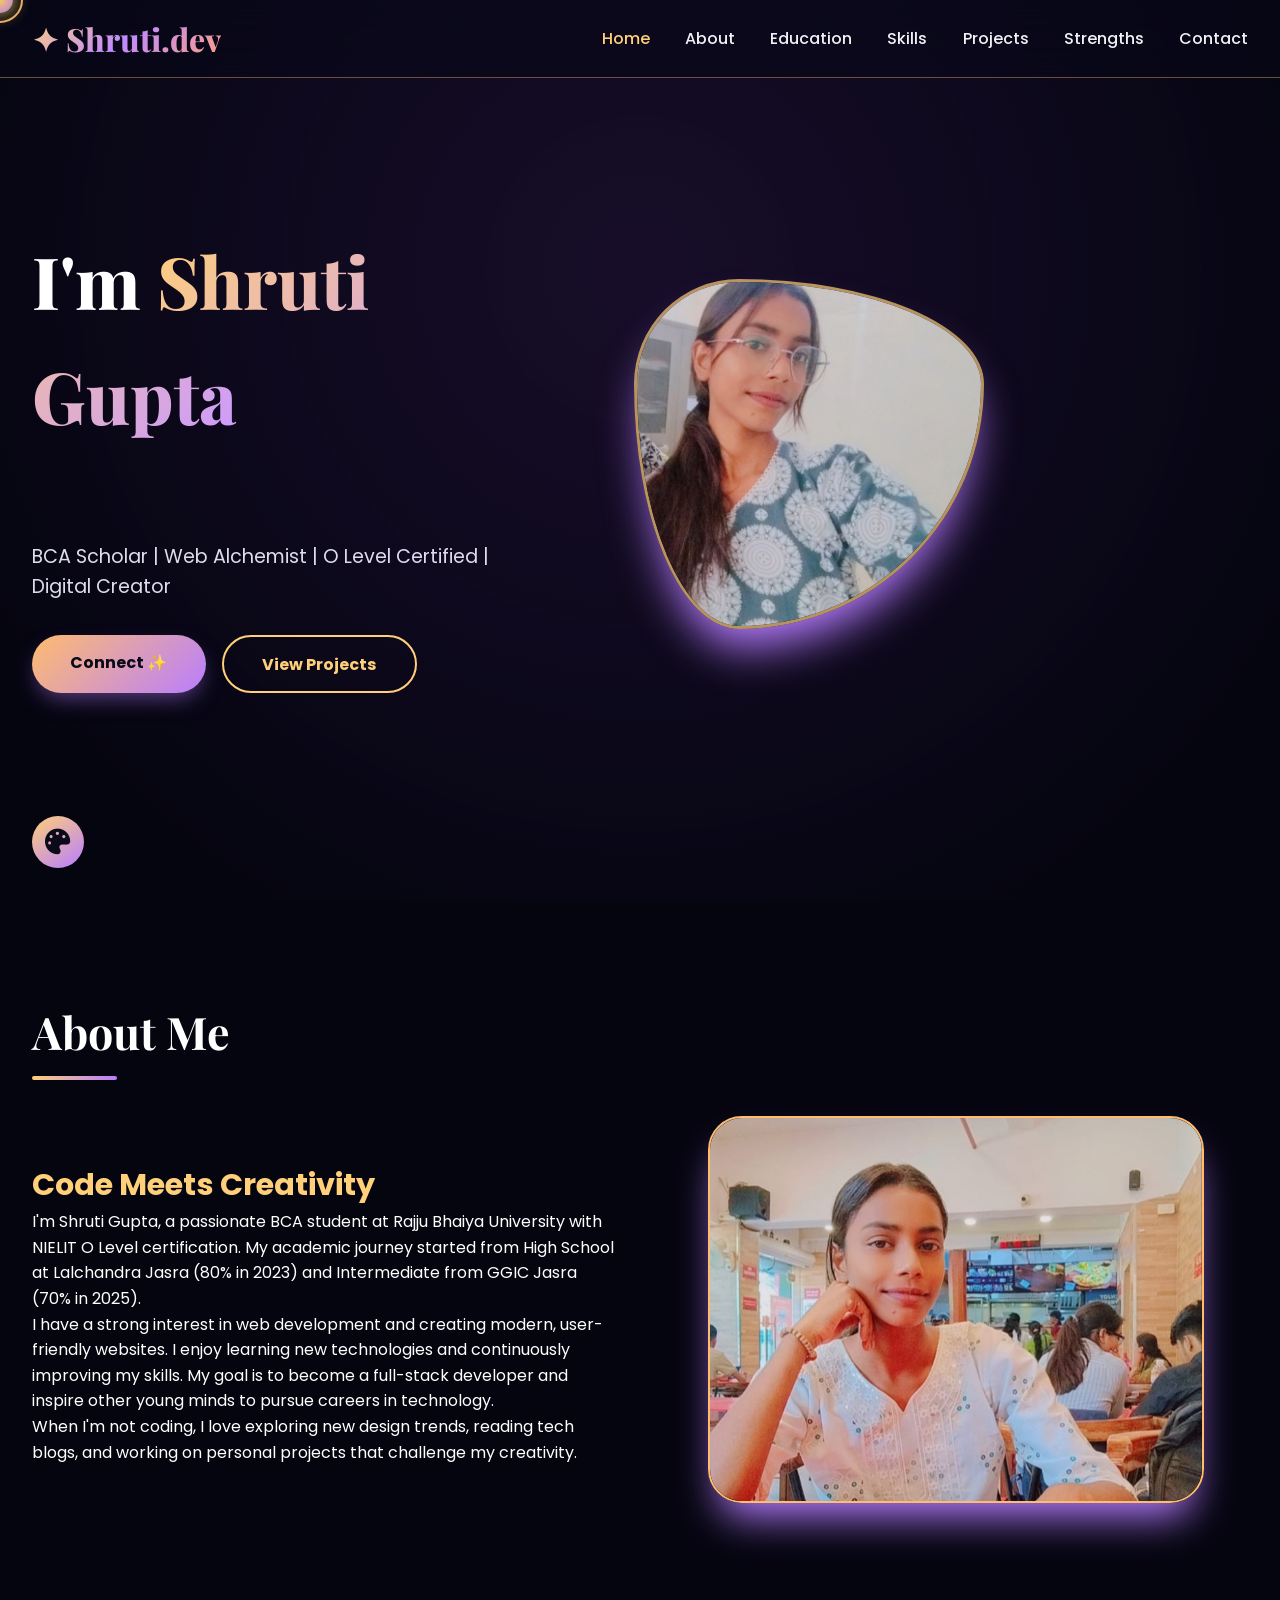
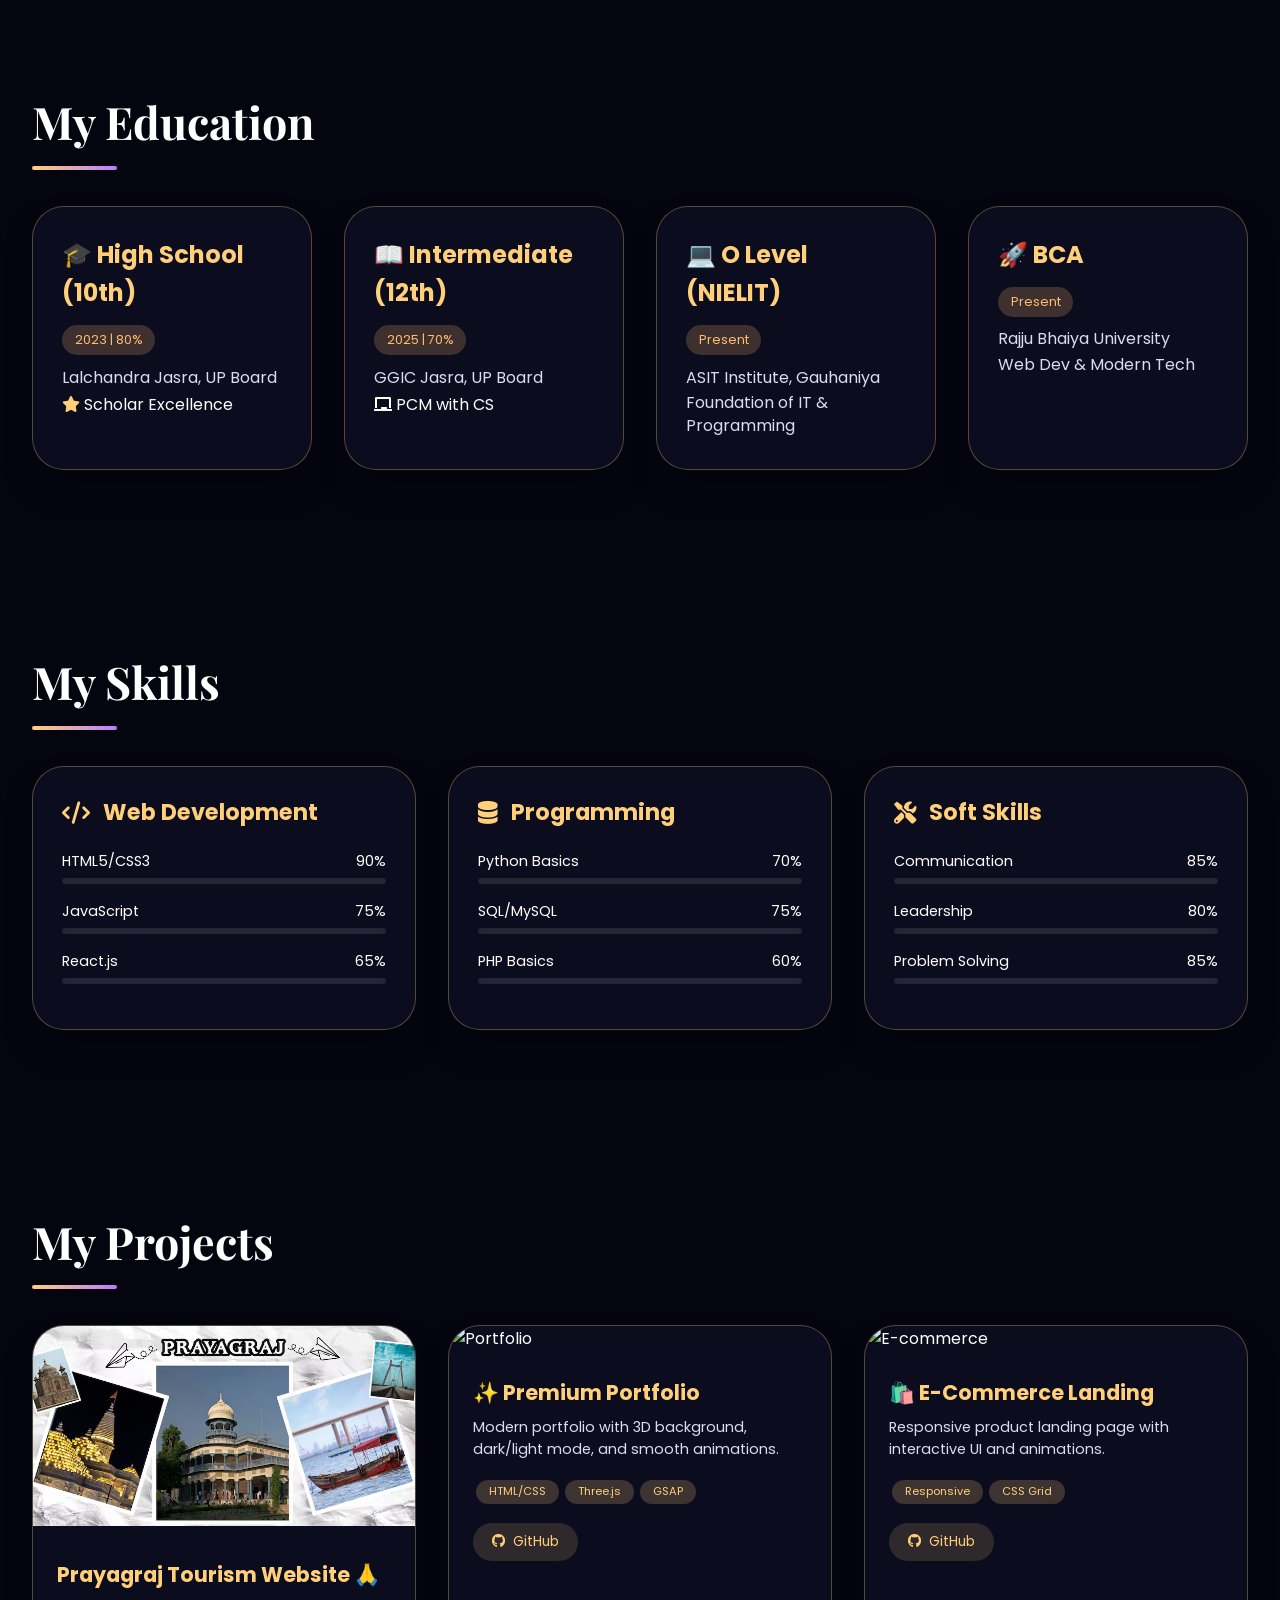
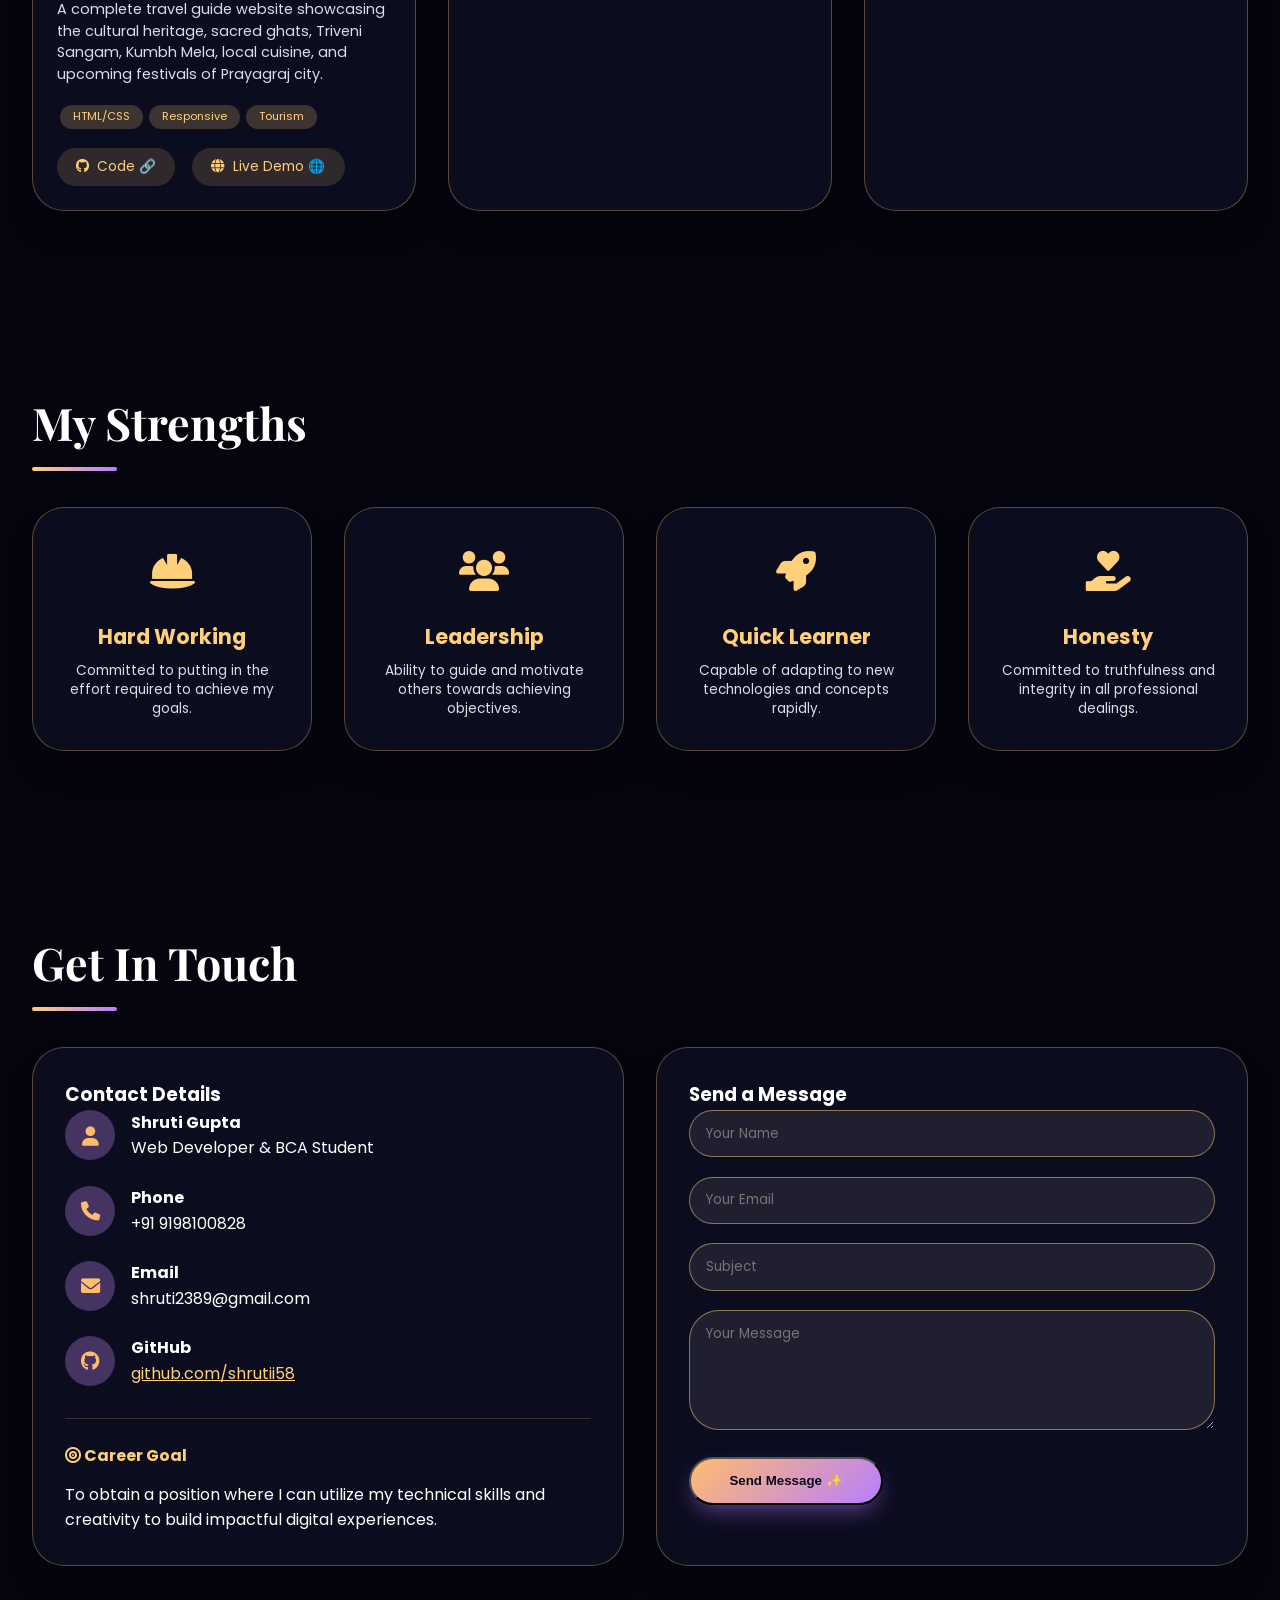
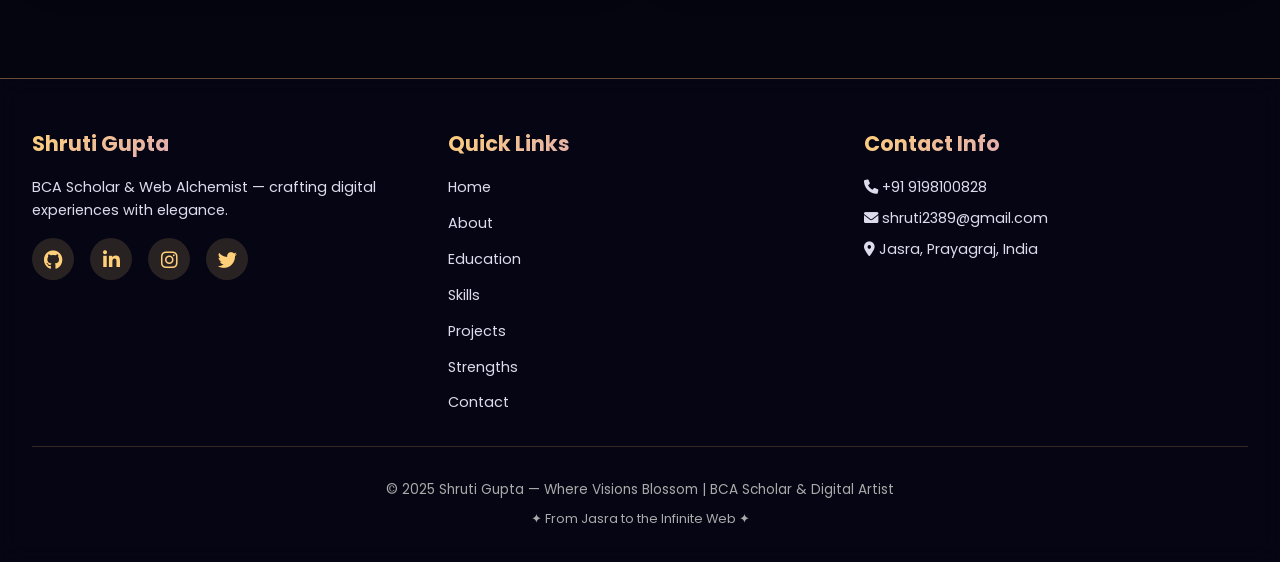
==== index.html @ 28ba69bd "Add files via upload" ====
<!DOCTYPE html>
<html lang="en">
<head>
    <meta charset="UTF-8">
    <meta name="viewport" content="width=device-width, initial-scale=1.0, viewport-fit=cover">
    <title>Shruti Gupta | BCA Scholar & Web Alchemist</title>
    <link href="https://fonts.googleapis.com/css2?family=Poppins:wght@300;400;500;600;700;800&family=Playfair+Display:wght@400;500;600;700&display=swap" rel="stylesheet">
    <link rel="stylesheet" href="https://cdnjs.cloudflare.com/ajax/libs/font-awesome/6.0.0-beta3/css/all.min.css">
    <script src="https://cdnjs.cloudflare.com/ajax/libs/three.js/r128/three.min.js"></script>
    <script src="https://cdnjs.cloudflare.com/ajax/libs/gsap/3.12.5/gsap.min.js"></script>
    <script src="https://cdnjs.cloudflare.com/ajax/libs/gsap/3.12.5/ScrollTrigger.min.js"></script>
    <style>
        * { margin: 0; padding: 0; box-sizing: border-box; }
        body {
            font-family: 'Poppins', sans-serif;
            background-color: #050510;
            color: #ffffff;
            overflow-x: hidden;
            line-height: 1.6;
        }
        #wave-bg-canvas {
            position: fixed;
            top: 0;
            left: 0;
            width: 100%;
            height: 100%;
            z-index: -2;
            display: block;
        }
        .ambient-glow {
            position: fixed;
            top: 0;
            left: 0;
            width: 100%;
            height: 100%;
            background: radial-gradient(circle at 50% 30%, rgba(80, 40, 120, 0.25) 0%, #050510 85%);
            z-index: -1;
            pointer-events: none;
        }
        .custom-cursor {
            position: fixed;
            width: 26px;
            height: 26px;
            border-radius: 50%;
            background: radial-gradient(circle, #ffcf7a, #b77dff);
            mix-blend-mode: difference;
            pointer-events: none;
            z-index: 9999;
            transform: translate(-50%, -50%);
            transition: transform 0.1s ease;
            box-shadow: 0 0 18px #ffd966;
        }
        .cursor-follower {
            position: fixed;
            width: 46px;
            height: 46px;
            border: 2px solid #ffbc6e;
            border-radius: 50%;
            pointer-events: none;
            z-index: 9998;
            transform: translate(-50%, -50%);
            transition: transform 0.2s cubic-bezier(0.2, 0.9, 0.4, 1.1), width 0.2s, height 0.2s;
            backdrop-filter: blur(3px);
        }
        @media (max-width: 768px) { .custom-cursor, .cursor-follower { display: none; } body { cursor: auto; } }
        
        header {
            padding: 0.8rem 2rem;
            position: fixed;
            top: 0;
            left: 0;
            right: 0;
            z-index: 100;
            backdrop-filter: blur(18px);
            background: rgba(8, 8, 25, 0.55);
            border-bottom: 1px solid rgba(255, 188, 110, 0.4);
        }
        .header-container { max-width: 1300px; margin: 0 auto; display: flex; justify-content: space-between; align-items: center; }
        .logo {
            font-size: 2rem;
            font-weight: 800;
            font-family: 'Playfair Display', serif;
            background: linear-gradient(135deg, #ffcf7a, #c08aff, #ff9f7c);
            -webkit-background-clip: text;
            background-clip: text;
            color: transparent;
        }
        .nav-links { display: flex; gap: 2.2rem; }
        .nav-links a { color: #f0f0f5; text-decoration: none; font-weight: 500; font-size: 1rem; transition: all 0.3s; position: relative; }
        .nav-links a:hover, .nav-links a.active { color: #ffcf7a; }
        .nav-links a::after { content: ''; position: absolute; bottom: -6px; left: 0; width: 0; height: 2px; background: linear-gradient(90deg, #ffbc6e, #bf8aff); transition: width 0.3s; }
        .nav-links a:hover::after { width: 100%; }
        .mobile-menu-btn { display: none; background: none; border: none; color: #ffbc6e; font-size: 1.8rem; cursor: pointer; }
        
        .container { max-width: 1300px; margin: 0 auto; padding: 0 2rem; position: relative; z-index: 2; }
        section { padding: 6rem 0 5rem; }
        .section-title {
            font-size: 2.8rem;
            font-weight: 700;
            font-family: 'Playfair Display', serif;
            margin-bottom: 3rem;
            position: relative;
            display: inline-block;
        }
        .section-title::after { content: ''; position: absolute; bottom: -12px; left: 0; width: 85px; height: 4px; background: linear-gradient(90deg, #ffcf7a, #b77dff); border-radius: 4px; }
        
        .hero { min-height: 100vh; display: flex; align-items: center; }
        .hero-row { display: flex; align-items: center; gap: 4rem; flex-wrap: wrap; }
        .hero-content { flex: 1; }
        .hero h1 { font-size: 4.5rem; font-weight: 800; font-family: 'Playfair Display', serif; margin-bottom: 0.8rem; }
        .hero h1 span { background: linear-gradient(135deg, #ffcf7a, #cc9aff); -webkit-background-clip: text; background-clip: text; color: transparent; }
        .typing-text { font-size: 1.5rem; color: #ffcf7a; margin-bottom: 1rem; min-height: 60px; font-weight: 500; }
        .hero p { font-size: 1.2rem; color: #dddcec; margin-bottom: 2rem; }
        
        .btn-group {
            display: flex;
            gap: 1rem;
            flex-wrap: wrap;
        }
        .btn {
            display: inline-block;
            padding: 0.9rem 2.4rem;
            background: linear-gradient(135deg, #ffbc6e, #b87eff);
            color: #0a0a1a;
            border-radius: 60px;
            text-decoration: none;
            font-weight: 700;
            transition: all 0.3s ease;
            box-shadow: 0 10px 22px -6px #b77dff80;
            text-align: center;
        }
        .btn:hover { transform: translateY(-4px); box-shadow: 0 18px 30px -6px #ffbc6ecc; }
        .btn-outline { background: transparent; border: 2px solid #ffcf7a; color: #ffcf7a; margin-left: 0; box-shadow: none; }
        .btn-outline:hover { background: #ffcf7a; color: #050510; }
        
        .hero-image { flex: 1; text-align: center; }
        /* SHAPE LIA SAURABH WALE CODE SE + HOVER EFFECT */
        .profile-img {
            width: 350px;
            height: 350px;
            object-fit: cover;
            border: 3px solid rgba(255, 207, 122, 0.7);
            box-shadow: 0 30px 45px -12px #b77dff;
            animation: floatGlow 7s infinite alternate;
            border-radius: 30% 70% 70% 30% / 30% 30% 70% 70%;
            transition: all 0.5s cubic-bezier(0.2, 0.9, 0.4, 1.1);
        }
        /* HOVER EFFECT - IMAGE PE HOVER KARNE PAR */
        .profile-img:hover {
            transform: scale(1.05);
            box-shadow: 0 40px 60px -15px #b77dff;
            border-color: rgba(255, 207, 122, 1);
        }
        @keyframes floatGlow { 0% { transform: translateY(0px); box-shadow: 0 20px 30px -10px #b77dff; } 100% { transform: translateY(-16px); box-shadow: 0 35px 50px -8px #ffbc6e; } }
        
        /* Cards */
        .education-card, .skill-category, .strength-card, .project-card, .contact-info, .contact-form {
            background: rgba(18, 18, 40, 0.65);
            backdrop-filter: blur(14px);
            border-radius: 32px;
            border: 1px solid rgba(255, 207, 122, 0.3);
            transition: all 0.4s ease;
            box-shadow: 0 20px 35px -12px rgba(0,0,0,0.5);
            overflow: hidden;
        }
        .education-card:hover, .skill-category:hover, .strength-card:hover, .project-card:hover { transform: translateY(-12px); border-color: #cc9aff; }
        
        .education-card { padding: 1.8rem; }
        .education-card h3 { font-size: 1.5rem; color: #ffcf7a; margin-bottom: 0.3rem; }
        .year-badge { display: inline-block; background: rgba(255, 188, 110, 0.2); color: #ffbc6e; padding: 0.3rem 0.8rem; border-radius: 50px; font-size: 0.8rem; margin: 0.5rem 0; width: fit-content; }
        .education-card p { color: #dddcec; margin: 0.2rem 0; line-height: 1.4; }
        
        .skill-category { padding: 1.8rem; }
        .skill-category h3 { font-size: 1.4rem; margin-bottom: 1.2rem; color: #ffcf7a; display: flex; align-items: center; gap: 0.8rem; }
        .skill-item { margin-bottom: 1rem; }
        .skill-info { display: flex; justify-content: space-between; margin-bottom: 0.3rem; font-size: 0.9rem; }
        .skill-bar { height: 6px; background: rgba(255, 255, 255, 0.1); border-radius: 3px; overflow: hidden; }
        .skill-progress { background: linear-gradient(90deg, #ffbc6e, #c08aff); height: 100%; border-radius: 3px; width: 0; transition: width 1.2s ease-out; }
        
        .project-img { width: 100%; height: 200px; object-fit: cover; }
        .project-content { padding: 1.5rem; }
        .project-content h3 { font-size: 1.3rem; margin-bottom: 0.5rem; color: #ffcf7a; }
        .project-content p { color: #dddcec; font-size: 0.9rem; margin-bottom: 1rem; line-height: 1.5; }
        .project-tag { background: rgba(255, 207, 122, 0.2); color: #ffcf7a; display: inline-block; padding: 0.2rem 0.8rem; border-radius: 20px; font-size: 0.7rem; margin: 0.2rem; }
        
        .strength-card { text-align: center; padding: 2rem; }
        .strength-icon { font-size: 2.5rem; color: #ffcf7a; margin-bottom: 1rem; }
        .strength-card h3 { font-size: 1.3rem; margin-bottom: 0.5rem; color: #ffcf7a; }
        .strength-card p { color: #dddcec; font-size: 0.85rem; line-height: 1.4; }
        
        .contact-item { display: flex; align-items: center; gap: 1rem; margin-bottom: 1.5rem; }
        .contact-icon { width: 50px; height: 50px; background: rgba(199, 138, 255, 0.3); border-radius: 50%; display: flex; align-items: center; justify-content: center; font-size: 1.2rem; color: #ffbc6e; }
        .career-box { margin-top: 2rem; padding-top: 1.5rem; border-top: 1px solid rgba(255, 188, 110, 0.2); }
        .career-box h4 { color: #ffcf7a; margin-bottom: 0.8rem; }
        
        .form-group { margin-bottom: 1.2rem; }
        .form-control {
            width: 100%;
            padding: 0.8rem 1rem;
            background: rgba(255, 255, 255, 0.08);
            border: 1px solid rgba(255, 207, 122, 0.5);
            border-radius: 60px;
            color: white;
            font-family: 'Poppins', sans-serif;
        }
        textarea.form-control { border-radius: 30px; min-height: 120px; resize: vertical; }
        .form-control:focus { outline: none; border-color: #ffbc6e; }
        
        /* Grid Layouts */
        .education-grid, .skills-container, .projects-grid, .strengths-grid, .contact-container {
            display: grid;
            gap: 2rem;
        }
        .education-grid { grid-template-columns: repeat(auto-fit, minmax(280px, 1fr)); }
        .skills-container { grid-template-columns: repeat(auto-fit, minmax(320px, 1fr)); }
        .projects-grid { grid-template-columns: repeat(auto-fit, minmax(330px, 1fr)); }
        .strengths-grid { grid-template-columns: repeat(auto-fit, minmax(240px, 1fr)); }
        .contact-container { grid-template-columns: repeat(auto-fit, minmax(340px, 1fr)); }
        
        /* Footer */
        footer {
            background: rgba(5, 5, 20, 0.8);
            backdrop-filter: blur(12px);
            border-top: 1px solid rgba(255, 188, 110, 0.4);
            padding: 3rem 0 2rem;
            margin-top: 2rem;
        }
        .footer-container { max-width: 1300px; margin: 0 auto; padding: 0 2rem; }
        .footer-grid { display: grid; grid-template-columns: repeat(auto-fit, minmax(250px, 1fr)); gap: 2rem; margin-bottom: 2rem; }
        .footer-col h3 { font-size: 1.3rem; margin-bottom: 1rem; background: linear-gradient(135deg, #ffcf7a, #b77dff); -webkit-background-clip: text; background-clip: text; color: transparent; }
        .footer-col p { color: #dddcec; font-size: 0.9rem; margin-bottom: 0.5rem; }
        .footer-links { display: flex; flex-direction: column; gap: 0.8rem; }
        .footer-links a { color: #dddcec; text-decoration: none; font-size: 0.9rem; transition: color 0.3s; }
        .footer-links a:hover { color: #ffcf7a; }
        
        .social-links { display: flex; gap: 1rem; margin-top: 1rem; flex-wrap: wrap; }
        .social-links a {
            width: 42px;
            height: 42px;
            border-radius: 50%;
            background: rgba(255, 207, 122, 0.15);
            display: inline-flex;
            align-items: center;
            justify-content: center;
            color: #ffcf7a;
            font-size: 1.2rem;
            transition: all 0.3s;
            text-decoration: none;
        }
        .social-links a:hover { background: #ffcf7a; color: #050510; transform: translateY(-3px); }
        
        .copyright { text-align: center; padding-top: 2rem; border-top: 1px solid rgba(255, 188, 110, 0.2); color: #aaa; font-size: 0.85rem; }
        
        .theme-toggle-btn {
            position: fixed;
            bottom: 2rem;
            left: 2rem;
            width: 52px;
            height: 52px;
            border-radius: 50%;
            background: linear-gradient(145deg, #ffcf7a, #b77dff);
            color: #0a0a1a;
            display: flex;
            align-items: center;
            justify-content: center;
            cursor: pointer;
            z-index: 1000;
            border: none;
            font-size: 1.6rem;
        }
        .scroll-indicator {
            position: fixed;
            bottom: 2rem;
            right: 2rem;
            width: 50px;
            height: 50px;
            background: #ffbc6e;
            border-radius: 50%;
            display: flex;
            align-items: center;
            justify-content: center;
            color: #050510;
            font-size: 1.4rem;
            cursor: pointer;
            opacity: 0;
            visibility: hidden;
            transition: 0.3s;
            z-index: 100;
        }
        .scroll-indicator.active { opacity: 1; visibility: visible; }
        
        /* ========== RESPONSIVE ========== */
        @media (max-width: 992px) {
            .hero-row { flex-direction: column; text-align: center; }
            .hero h1 { font-size: 3rem; }
            .profile-img { width: 260px; height: 260px; }
            .typing-text { font-size: 1.2rem; }
            .btn-group { justify-content: center; }
        }
        
        @media (max-width: 768px) {
            .nav-links {
                position: fixed;
                top: 0;
                right: -100%;
                width: 70%;
                height: 100vh;
                background: rgba(12,12,35,0.96);
                backdrop-filter: blur(28px);
                flex-direction: column;
                justify-content: center;
                transition: right 0.3s;
                z-index: 99;
            }
            .nav-links.active { right: 0; }
            .mobile-menu-btn { display: block; }
            .section-title { font-size: 2rem; }
            .footer-grid { grid-template-columns: 1fr; text-align: center; }
            .social-links { justify-content: center; }
            .education-grid, .skills-container, .projects-grid, .strengths-grid, .contact-container { gap: 1.5rem; }
            
            /* Buttons Mobile Stack */
            .btn-group {
                flex-direction: column;
                align-items: center;
                width: 100%;
            }
            .btn-group .btn {
                width: 100%;
                max-width: 250px;
            }
            .btn-group .btn-outline {
                margin-left: 0;
            }
            
            /* About Mobile - Image Pehle */
            .about-container {
                display: flex !important;
                flex-direction: column !important;
            }
            .about-container .about-image {
                order: 1 !important;
                margin-bottom: 1.5rem;
            }
            .about-container .about-text {
                order: 2 !important;
            }
        }
        
        /* Desktop About - Image Right Side */
        @media (min-width: 769px) {
            .about-container {
                display: grid !important;
                grid-template-columns: 1fr 1fr !important;
                gap: 3rem !important;
                align-items: center !important;
            }
            .about-container .about-image {
                order: 2 !important;
                text-align: center;
            }
            .about-container .about-image img {
                width: 85% !important;
            }
            .about-container .about-text {
                order: 1 !important;
            }
        }
        
        .about-image img {
            width: 90%;
            border-radius: 34px;
            box-shadow: 0 25px 40px -12px #b77dff;
            border: 2px solid #ffbc6e;
        }
    </style>
</head>
<body>
    <div class="custom-cursor"></div>
    <div class="cursor-follower"></div>
    <canvas id="wave-bg-canvas"></canvas>
    <div class="ambient-glow"></div>

    <button class="theme-toggle-btn" id="themeToggle"><i class="fas fa-palette"></i></button>
    <div class="scroll-indicator" id="scrollTop"><i class="fas fa-arrow-up"></i></div>

    <header>
        <div class="header-container">
            <a href="#" class="logo">✦ Shruti.dev</a>
            <nav class="nav-links" id="navLinks">
                <a href="#home" class="active">Home</a><a href="#about">About</a><a href="#education">Education</a>
                <a href="#skills">Skills</a><a href="#projects">Projects</a><a href="#strengths">Strengths</a><a href="#contact">Contact</a>
            </nav>
            <button class="mobile-menu-btn" id="menuToggle"><i class="fas fa-feather-alt"></i></button>
        </div>
    </header>

    <div class="container">
        <section class="hero" id="home">
            <div class="hero-row">
                <div class="hero-content">
                    <h1>I'm <span>Shruti Gupta</span></h1>
                    <div class="typing-text" id="typingText"></div>
                    <p>BCA Scholar | Web Alchemist | O Level Certified | Digital Creator</p>
                    <div class="btn-group">
                        <a href="#contact" class="btn">Connect ✨</a>
                        <a href="#projects" class="btn btn-outline">View Projects</a>
                    </div>
                </div>
                <div class="hero-image">
                    <img class="profile-img" src="shruti.jpg" alt="Shruti Gupta">
                </div>
            </div>
        </section>

        <section id="about">
            <h2 class="section-title">About Me</h2>
            <div class="about-container">
                <div class="about-image">
                    <img src="shruti2.jpg" alt="Shruti Gupta">
                </div>
                <div class="about-text">
                    <h3 style="color:#ffcf7a; font-size: 1.9rem;">Code Meets Creativity</h3>
                    <p>I'm Shruti Gupta, a passionate BCA student at Rajju Bhaiya University with NIELIT O Level certification. My academic journey started from High School at Lalchandra Jasra (80% in 2023) and Intermediate from GGIC Jasra (70% in 2025).</p>
                    <p>I have a strong interest in web development and creating modern, user-friendly websites. I enjoy learning new technologies and continuously improving my skills. My goal is to become a full-stack developer and inspire other young minds to pursue careers in technology.</p>
                    <p>When I'm not coding, I love exploring new design trends, reading tech blogs, and working on personal projects that challenge my creativity.</p>
                </div>
            </div>
        </section>

        <section id="education">
            <h2 class="section-title">My Education</h2>
            <div class="education-grid">
                <div class="education-card"><h3>🎓 High School (10th)</h3><span class="year-badge">2023 | 80%</span><p>Lalchandra Jasra, UP Board</p><i class="fas fa-star" style="color:#ffcf7a;"></i> Scholar Excellence</div>
                <div class="education-card"><h3>📖 Intermediate (12th)</h3><span class="year-badge">2025 | 70%</span><p>GGIC Jasra, UP Board</p><i class="fas fa-chalkboard"></i> PCM with CS</div>
                <div class="education-card"><h3>💻 O Level (NIELIT)</h3><span class="year-badge">Present</span><p>ASIT Institute, Gauhaniya</p><p>Foundation of IT & Programming</p></div>
                <div class="education-card"><h3>🚀 BCA</h3><span class="year-badge">Present</span><p>Rajju Bhaiya University</p><p>Web Dev & Modern Tech</p></div>
            </div>
        </section>

        <section id="skills">
            <h2 class="section-title">My Skills</h2>
            <div class="skills-container">
                <div class="skill-category"><h3><i class="fas fa-code"></i> Web Development</h3>
                    <div class="skill-item"><div class="skill-info"><span>HTML5/CSS3</span><span>90%</span></div><div class="skill-bar"><div class="skill-progress" data-width="90"></div></div></div>
                    <div class="skill-item"><div class="skill-info"><span>JavaScript</span><span>75%</span></div><div class="skill-bar"><div class="skill-progress" data-width="75"></div></div></div>
                    <div class="skill-item"><div class="skill-info"><span>React.js</span><span>65%</span></div><div class="skill-bar"><div class="skill-progress" data-width="65"></div></div></div>
                </div>
                <div class="skill-category"><h3><i class="fas fa-database"></i> Programming</h3>
                    <div class="skill-item"><div class="skill-info"><span>Python Basics</span><span>70%</span></div><div class="skill-bar"><div class="skill-progress" data-width="70"></div></div></div>
                    <div class="skill-item"><div class="skill-info"><span>SQL/MySQL</span><span>75%</span></div><div class="skill-bar"><div class="skill-progress" data-width="75"></div></div></div>
                    <div class="skill-item"><div class="skill-info"><span>PHP Basics</span><span>60%</span></div><div class="skill-bar"><div class="skill-progress" data-width="60"></div></div></div>
                </div>
                <div class="skill-category"><h3><i class="fas fa-tools"></i> Soft Skills</h3>
                    <div class="skill-item"><div class="skill-info"><span>Communication</span><span>85%</span></div><div class="skill-bar"><div class="skill-progress" data-width="85"></div></div></div>
                    <div class="skill-item"><div class="skill-info"><span>Leadership</span><span>80%</span></div><div class="skill-bar"><div class="skill-progress" data-width="80"></div></div></div>
                    <div class="skill-item"><div class="skill-info"><span>Problem Solving</span><span>85%</span></div><div class="skill-bar"><div class="skill-progress" data-width="85"></div></div></div>
                </div>
            </div>
        </section>

        <section id="projects">
            <h2 class="section-title">My Projects</h2>
            <div class="projects-grid">
                <div class="project-card">
                    <img class="project-img" src="img.jpg" alt="Prayagraj Tourism">
                    <div class="project-content">
                        <h3> Prayagraj Tourism Website 🙏</h3>
                        <p>A complete travel guide website showcasing the cultural heritage, sacred ghats, Triveni Sangam, Kumbh Mela, local cuisine, and upcoming festivals of Prayagraj city.</p>
                        <div><span class="project-tag">HTML/CSS</span><span class="project-tag">Responsive</span><span class="project-tag">Tourism</span></div>
                        <a href="https://github.com/shrutii58/prayagraj-tourism" target="_blank" style="display: inline-flex; align-items: center; gap: 0.5rem; margin-top: 1rem; margin-right: 0.8rem; padding: 0.5rem 1.2rem; background: rgba(255, 207, 122, 0.15); border-radius: 40px; color: #ffcf7a; text-decoration: none; font-size: 0.85rem;">
                            <i class="fab fa-github"></i> Code 🔗
                        </a>
                        <a href="https://shrutii58.github.io/prayagraj-tourism/" target="_blank" style="display: inline-flex; align-items: center; gap: 0.5rem; margin-top: 1rem; padding: 0.5rem 1.2rem; background: rgba(255, 207, 122, 0.15); border-radius: 40px; color: #ffcf7a; text-decoration: none; font-size: 0.85rem;">
                            <i class="fas fa-globe"></i> Live Demo 🌐
                        </a>
                    </div>
                </div>
                <div class="project-card">
                    <img class="project-img" src="https://images.pexels.com/photos/177598/pexels-photo-177598.jpeg?auto=compress&cs=tinysrgb&w=600" alt="Portfolio">
                    <div class="project-content">
                        <h3>✨ Premium Portfolio</h3>
                        <p>Modern portfolio with 3D background, dark/light mode, and smooth animations.</p>
                        <div><span class="project-tag">HTML/CSS</span><span class="project-tag">Three.js</span><span class="project-tag">GSAP</span></div>
                        <a href="#" target="_blank" style="display: inline-flex; align-items: center; gap: 0.5rem; margin-top: 1rem; padding: 0.5rem 1.2rem; background: rgba(255, 207, 122, 0.15); border-radius: 40px; color: #ffcf7a; text-decoration: none; font-size: 0.85rem;"><i class="fab fa-github"></i> GitHub</a>
                    </div>
                </div>
                <div class="project-card">
                    <img class="project-img" src="https://images.pexels.com/photos/3183150/pexels-photo-3183150.jpeg?auto=compress&cs=tinysrgb&w=600" alt="E-commerce">
                    <div class="project-content">
                        <h3>🛍️ E-Commerce Landing</h3>
                        <p>Responsive product landing page with interactive UI and animations.</p>
                        <div><span class="project-tag">Responsive</span><span class="project-tag">CSS Grid</span></div>
                        <a href="#" target="_blank" style="display: inline-flex; align-items: center; gap: 0.5rem; margin-top: 1rem; padding: 0.5rem 1.2rem; background: rgba(255, 207, 122, 0.15); border-radius: 40px; color: #ffcf7a; text-decoration: none; font-size: 0.85rem;"><i class="fab fa-github"></i> GitHub</a>
                    </div>
                </div>
            </div>
        </section>

        <section id="strengths">
            <h2 class="section-title">My Strengths</h2>
            <div class="strengths-grid">
                <div class="strength-card"><div class="strength-icon"><i class="fas fa-hard-hat"></i></div><h3>Hard Working</h3><p>Committed to putting in the effort required to achieve my goals.</p></div>
                <div class="strength-card"><div class="strength-icon"><i class="fas fa-users"></i></div><h3>Leadership</h3><p>Ability to guide and motivate others towards achieving objectives.</p></div>
                <div class="strength-card"><div class="strength-icon"><i class="fas fa-rocket"></i></div><h3>Quick Learner</h3><p>Capable of adapting to new technologies and concepts rapidly.</p></div>
                <div class="strength-card"><div class="strength-icon"><i class="fas fa-hand-holding-heart"></i></div><h3>Honesty</h3><p>Committed to truthfulness and integrity in all professional dealings.</p></div>
            </div>
        </section>

        <section id="contact">
            <h2 class="section-title">Get In Touch</h2>
            <div class="contact-container">
                <div class="contact-info" style="padding:2rem;">
                    <h3>Contact Details</h3>
                    <div class="contact-item"><div class="contact-icon"><i class="fas fa-user"></i></div><div><h4>Shruti Gupta</h4><p>Web Developer & BCA Student</p></div></div>
                    <div class="contact-item"><div class="contact-icon"><i class="fas fa-phone"></i></div><div><h4>Phone</h4><p>+91 9198100828</p></div></div>
                    <div class="contact-item"><div class="contact-icon"><i class="fas fa-envelope"></i></div><div><h4>Email</h4><p>shruti2389@gmail.com</p></div></div>
                    <div class="contact-item"><div class="contact-icon"><i class="fab fa-github"></i></div><div><h4>GitHub</h4><p><a href="https://github.com/shrutii58" target="_blank" style="color:#ffcf7a;">github.com/shrutii58</a></p></div></div>
                    <div class="career-box"><h4><i class="fas fa-bullseye"></i> Career Goal</h4><p>To obtain a position where I can utilize my technical skills and creativity to build impactful digital experiences.</p></div>
                </div>
                <div class="contact-form" style="padding:2rem;">
                    <h3>Send a Message</h3>
                    <form id="contactForm">
                        <div class="form-group"><input type="text" class="form-control" placeholder="Your Name" required></div>
                        <div class="form-group"><input type="email" class="form-control" placeholder="Your Email" required></div>
                        <div class="form-group"><input type="text" class="form-control" placeholder="Subject"></div>
                        <div class="form-group"><textarea class="form-control" placeholder="Your Message" required></textarea></div>
                        <button type="submit" class="btn">Send Message ✨</button>
                        <p id="formFeedback" style="margin-top:1rem"></p>
                    </form>
                </div>
            </div>
        </section>
    </div>

    <footer>
        <div class="footer-container">
            <div class="footer-grid">
                <div class="footer-col">
                    <h3>Shruti Gupta</h3>
                    <p>BCA Scholar & Web Alchemist — crafting digital experiences with elegance.</p>
                    <div class="social-links">
                        <a href="https://github.com/shrutii58" target="_blank"><i class="fab fa-github"></i></a>
                        <a href="#" target="_blank"><i class="fab fa-linkedin-in"></i></a>
                        <a href="#" target="_blank"><i class="fab fa-instagram"></i></a>
                        <a href="#" target="_blank"><i class="fab fa-twitter"></i></a>
                    </div>
                </div>
                <div class="footer-col">
                    <h3>Quick Links</h3>
                    <div class="footer-links">
                        <a href="#home">Home</a><a href="#about">About</a><a href="#education">Education</a>
                        <a href="#skills">Skills</a><a href="#projects">Projects</a><a href="#strengths">Strengths</a><a href="#contact">Contact</a>
                    </div>
                </div>
                <div class="footer-col">
                    <h3>Contact Info</h3>
                    <p><i class="fas fa-phone"></i> +91 9198100828</p>
                    <p><i class="fas fa-envelope"></i> shruti2389@gmail.com</p>
                    <p><i class="fas fa-map-marker-alt"></i> Jasra, Prayagraj, India</p>
                </div>
            </div>
            <div class="copyright">
                <p>© 2025 Shruti Gupta — Where Visions Blossom | BCA Scholar & Digital Artist</p>
                <p style="font-size:0.8rem; margin-top:0.5rem;">✦ From Jasra to the Infinite Web ✦</p>
            </div>
        </div>
    </footer>

    <script>
        // 3D WAVE BACKGROUND
        const bgCanvas = document.getElementById('wave-bg-canvas');
        const scene = new THREE.Scene();
        scene.background = null;
        const camera = new THREE.PerspectiveCamera(60, window.innerWidth / window.innerHeight, 0.2, 1000);
        camera.position.set(0, 2, 12);
        camera.lookAt(0, 0, 0);
        const renderer = new THREE.WebGLRenderer({ canvas: bgCanvas, alpha: true });
        renderer.setSize(window.innerWidth, window.innerHeight);
        renderer.setPixelRatio(window.devicePixelRatio);
        renderer.setClearColor(0x000000, 0);

        const ambiance = new THREE.AmbientLight(0x332244);
        scene.add(ambiance);
        const light1 = new THREE.PointLight(0xffaa66, 0.9);
        light1.position.set(2, 3, 4);
        scene.add(light1);
        const light2 = new THREE.PointLight(0xaa88ff, 0.8);
        light2.position.set(-3, 2, 5);
        scene.add(light2);
        const backLight = new THREE.DirectionalLight(0xffdd99, 0.6);
        backLight.position.set(0, 2, -5);
        scene.add(backLight);

        const particleCountWave = 2800;
        const waveGeometry = new THREE.BufferGeometry();
        const positionsWave = new Float32Array(particleCountWave * 3);
        const colorsWave = new Float32Array(particleCountWave * 3);
        for (let i = 0; i < particleCountWave; i++) {
            const x = (Math.random() - 0.5) * 28;
            const y = (Math.random() - 0.5) * 12;
            const z = (Math.random() - 0.5) * 22 - 8;
            positionsWave[i*3] = x;
            positionsWave[i*3+1] = y;
            positionsWave[i*3+2] = z;
            const colorChoice = Math.random() > 0.6 ? 0xffbb77 : 0xc88aff;
            const r = ((colorChoice >> 16) & 255)/255;
            const g = ((colorChoice >> 8) & 255)/255;
            const b = (colorChoice & 255)/255;
            colorsWave[i*3] = r;
            colorsWave[i*3+1] = g;
            colorsWave[i*3+2] = b;
        }
        waveGeometry.setAttribute('position', new THREE.BufferAttribute(positionsWave, 3));
        waveGeometry.setAttribute('color', new THREE.BufferAttribute(colorsWave, 3));
        const particleMat = new THREE.PointsMaterial({ size: 0.12, vertexColors: true, transparent: true, opacity: 0.65, blending: THREE.AdditiveBlending });
        const waveParticles = new THREE.Points(waveGeometry, particleMat);
        scene.add(waveParticles);

        const ringGeo = new THREE.TorusGeometry(1.5, 0.07, 96, 200);
        const ringMat = new THREE.MeshStandardMaterial({ color: 0xffbc6e, emissive: 0x552200, metalness: 0.85 });
        const ringObj = new THREE.Mesh(ringGeo, ringMat);
        ringObj.position.set(2.2, -0.5, -3);
        scene.add(ringObj);
        
        const ring2Geo = new THREE.TorusGeometry(1.2, 0.06, 80, 160);
        const ringMat2 = new THREE.MeshStandardMaterial({ color: 0xbc8aff, emissive: 0x331166 });
        const ringObj2 = new THREE.Mesh(ring2Geo, ringMat2);
        ringObj2.position.set(-2, 1.2, -4);
        scene.add(ringObj2);

        const orbGroup = [];
        for (let i=0;i<60;i++) {
            const orbGeo = new THREE.SphereGeometry(0.07, 8, 8);
            const orbMat = new THREE.MeshStandardMaterial({ color: 0xffaa88, emissive: 0xaa55ff });
            const orb = new THREE.Mesh(orbGeo, orbMat);
            orb.position.set((Math.random() - 0.5)*12, (Math.random() - 0.5)*8, (Math.random() - 0.5)*12 - 5);
            scene.add(orb);
            orbGroup.push(orb);
        }

        let mouseWaveX = 0, mouseWaveY = 0;
        document.addEventListener('mousemove', (e) => {
            mouseWaveX = (e.clientX / window.innerWidth) * 2 - 1;
            mouseWaveY = (e.clientY / window.innerHeight) * 2 - 1;
        });

        let clock = 0;
        function animateWaveBG() {
            requestAnimationFrame(animateWaveBG);
            clock += 0.012;
            const positionsAttr = waveGeometry.attributes.position.array;
            for (let i = 0; i < particleCountWave; i++) {
                const origX = positionsWave[i*3];
                const origZ = positionsWave[i*3+2];
                const newY = Math.sin(origX * 0.7 + clock) * 0.42 + Math.cos(origZ * 0.6 + clock*0.8) * 0.38;
                positionsAttr[i*3+1] = newY;
            }
            waveGeometry.attributes.position.needsUpdate = true;
            ringObj.rotation.x += 0.008;
            ringObj.rotation.z += 0.005;
            ringObj2.rotation.y += 0.01;
            ringObj2.rotation.x = Math.sin(clock*0.6)*0.2;
            orbGroup.forEach((orb, idx) => { orb.position.y += Math.sin(clock + idx) * 0.003; orb.position.x += Math.cos(clock*0.7 + idx) * 0.002; });
            const targetCamX = mouseWaveX * 1.2;
            const targetCamY = mouseWaveY * 0.8;
            camera.position.x += (targetCamX - camera.position.x) * 0.05;
            camera.position.y += (targetCamY - camera.position.y) * 0.05;
            camera.lookAt(0, 0, 0);
            light1.intensity = 0.8 + Math.sin(clock*1.2)*0.3;
            renderer.render(scene, camera);
        }
        animateWaveBG();
        window.addEventListener('resize', () => { camera.aspect = window.innerWidth / window.innerHeight; camera.updateProjectionMatrix(); renderer.setSize(window.innerWidth, window.innerHeight); });

        // Typing Animation
        const roles = ["BCA Student 💻", "Web Developer ✨", "Tech Enthusiast 🚀", "Creative Designer 🎨"];
        let ri = 0, ci = 0, del = false;
        const typingSpan = document.getElementById('typingText');
        function typeEffect(){ 
            const curr = roles[ri]; 
            if(del){ typingSpan.textContent = curr.substring(0, ci-1); ci--; } 
            else { typingSpan.textContent = curr.substring(0, ci+1); ci++; } 
            if(!del && ci === curr.length){ del = true; setTimeout(typeEffect, 2000); return; } 
            if(del && ci === 0){ del = false; ri = (ri+1)%roles.length; setTimeout(typeEffect, 180); return; } 
            setTimeout(typeEffect, del ? 50 : 100); 
        } typeEffect();

        // Skill Bars Animation
        const skillObserver = new IntersectionObserver((entries) => {
            entries.forEach(entry => {
                if (entry.isIntersecting) {
                    document.querySelectorAll('.skill-progress').forEach(bar => {
                        const width = bar.getAttribute('data-width');
                        if (width) bar.style.width = width + '%';
                    });
                    skillObserver.unobserve(entry.target);
                }
            });
        }, { threshold: 0.5 });
        const skillsSec = document.querySelector('#skills');
        if (skillsSec) skillObserver.observe(skillsSec);

        // Theme Toggle
        const themeBtn = document.getElementById('themeToggle');
        let luxeMode = false;
        const overlayDiv = document.querySelector('.ambient-glow');
        themeBtn.addEventListener('click', () => {
            luxeMode = !luxeMode;
            document.body.style.backgroundColor = luxeMode ? '#faf3e8' : '#050510';
            overlayDiv.style.background = luxeMode ? 'radial-gradient(circle, rgba(255,200,130,0.2), #faf3e8)' : 'radial-gradient(circle at 50% 30%, rgba(80, 40, 120, 0.25) 0%, #050510 85%)';
            document.querySelectorAll('.education-card, .skill-category, .project-card, .strength-card, .contact-info, .contact-form').forEach(el => {
                el.style.backgroundColor = luxeMode ? 'rgba(250,240,225,0.75)' : 'rgba(18, 18, 40, 0.65)';
                el.style.color = luxeMode ? '#1f1a2e' : '#fff';
            });
        });

        // Cursor
        const cursor = document.querySelector('.custom-cursor'), follower = document.querySelector('.cursor-follower');
        document.addEventListener('mousemove',(e)=>{ cursor.style.left=e.clientX+'px'; cursor.style.top=e.clientY+'px'; gsap.to(follower,{x:e.clientX,y:e.clientY,duration:0.2}); });
        document.querySelectorAll('a, button, .btn, .education-card, .skill-category, .project-card, .strength-card').forEach(el => {
            el.addEventListener('mouseenter',()=>{ cursor.style.transform='scale(1.6)'; follower.style.width='34px'; follower.style.height='34px'; });
            el.addEventListener('mouseleave',()=>{ cursor.style.transform='scale(1)'; follower.style.width='46px'; follower.style.height='46px'; });
        });
        
        document.querySelectorAll('a[href^="#"]').forEach(anchor => { anchor.addEventListener('click', function(e) { e.preventDefault(); const target = document.querySelector(this.getAttribute('href')); if(target) window.scrollTo({ top: target.offsetTop-80, behavior:'smooth' }); navLinks.classList.remove('active'); }); });
        const menuToggleBtn = document.getElementById('menuToggle'), navLinks = document.getElementById('navLinks');
        menuToggleBtn.addEventListener('click',()=>navLinks.classList.toggle('active'));
        const scrollIndicator = document.getElementById('scrollTop');
        window.addEventListener('scroll',()=>scrollIndicator.classList.toggle('active',window.pageYOffset>300));
        scrollIndicator.addEventListener('click',()=>window.scrollTo({top:0,behavior:'smooth'}));
        
        const contactForm = document.getElementById('contactForm'), formFeedback = document.getElementById('formFeedback');
        contactForm.addEventListener('submit',(e)=>{ e.preventDefault(); formFeedback.innerHTML='✨ Thank you! Shruti will respond soon. ✨'; contactForm.reset(); setTimeout(()=>formFeedback.innerHTML='',4000); });
        
        gsap.from('.hero-content h1', { duration:1, y:50, opacity:0, ease:'power3' });
        gsap.from('.hero-image', { duration:1.2, scale:0.9, opacity:0, delay:0.2 });
        gsap.utils.toArray('section').forEach(section => { gsap.from(section, { scrollTrigger: { trigger: section, start: 'top 85%' }, y:50, opacity:0, duration:0.8 }); });
    </script>
</body>
</html>
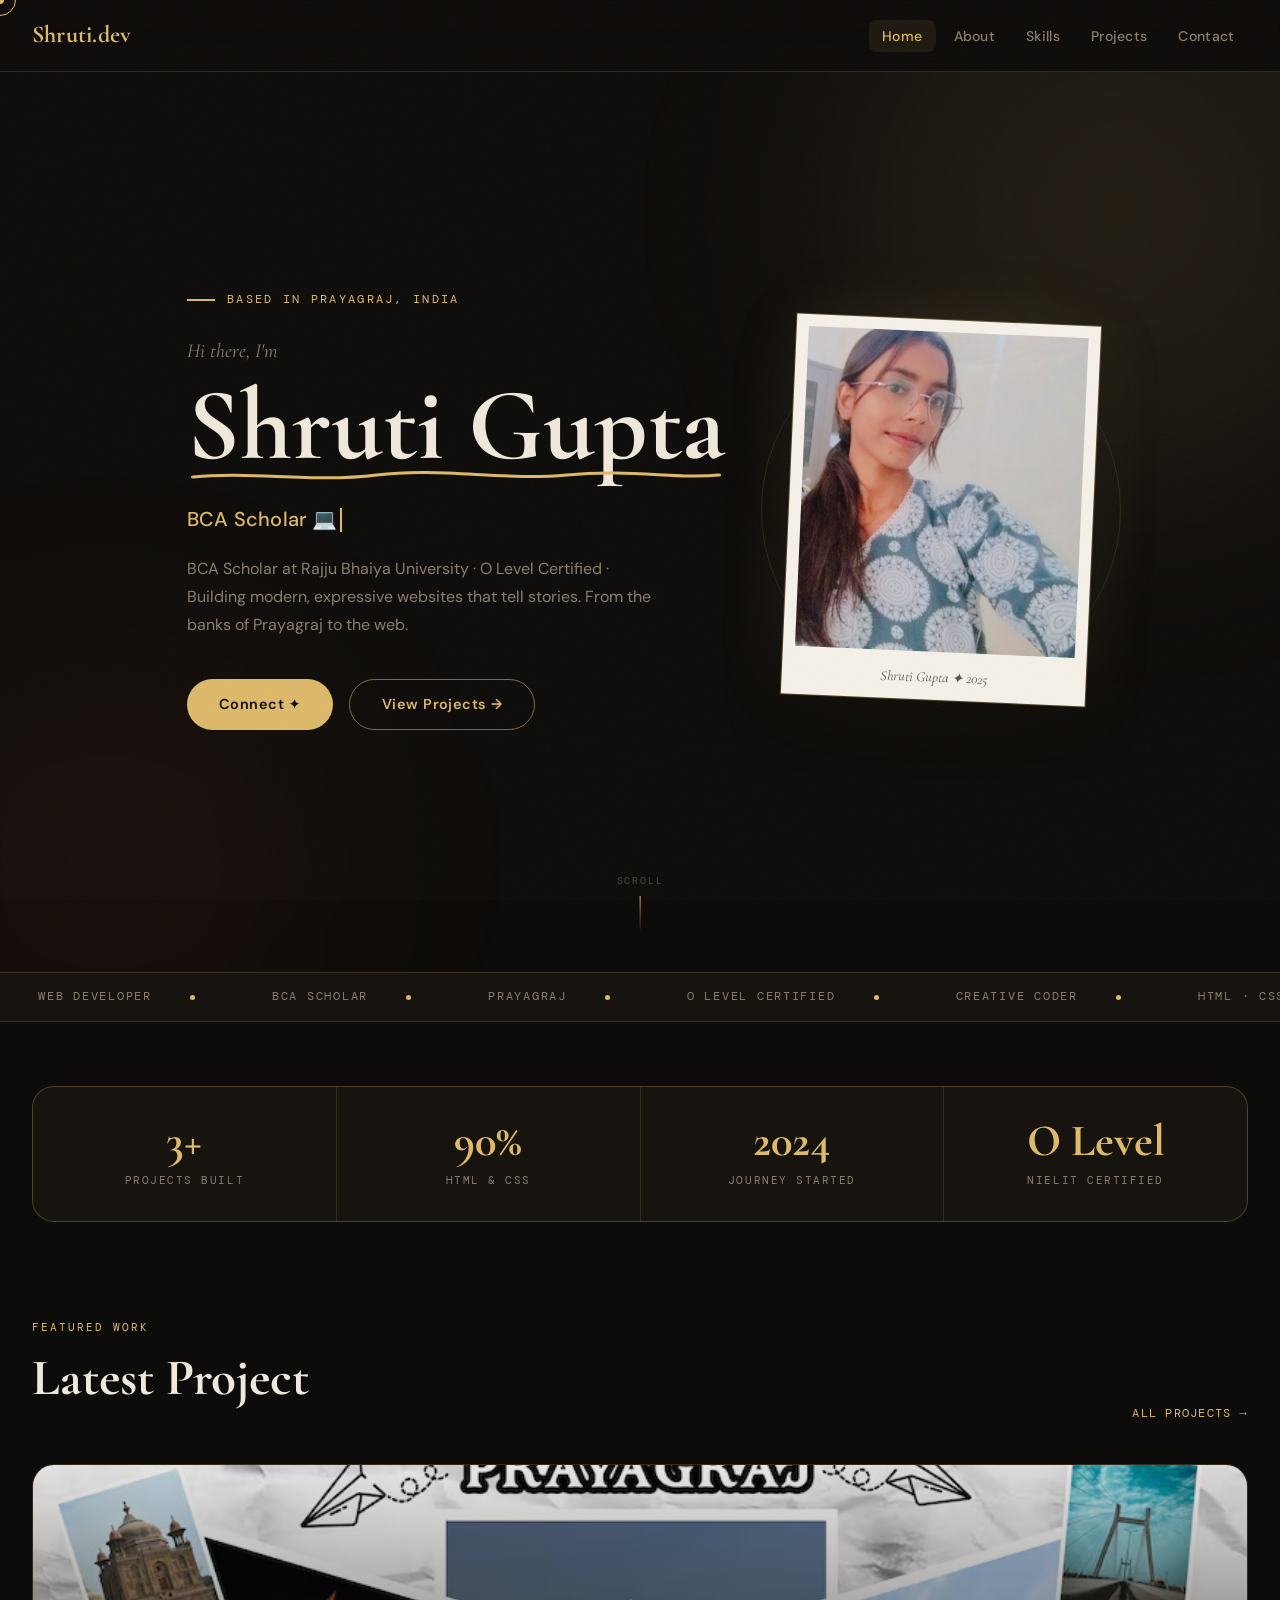
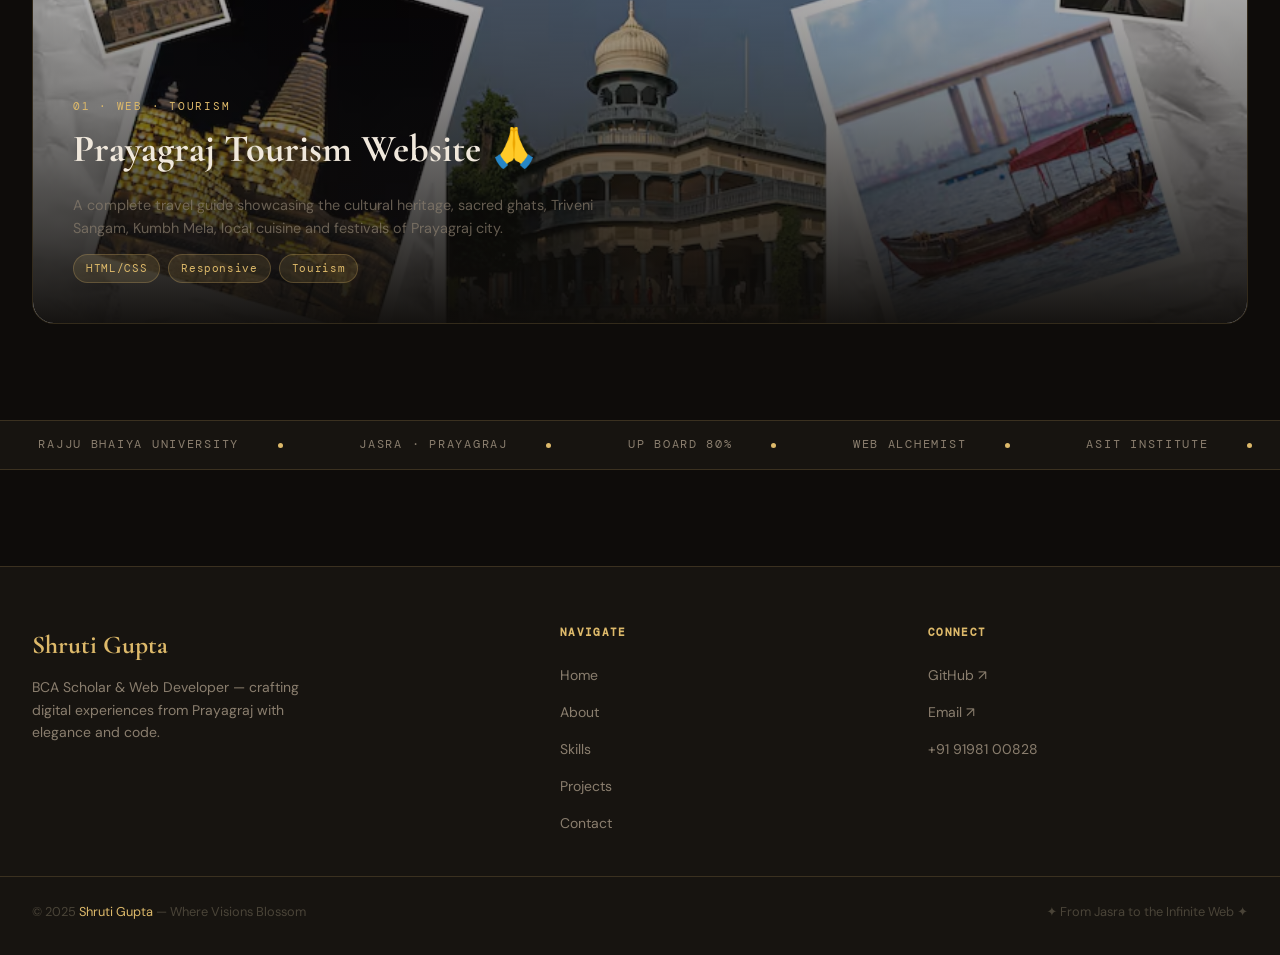
==== commit 957fb054: "feat: complete multi-page portfolio redesign - 5 separate pages: Home, About, Skills, Projects, Cont" ====
--- a/index.html
+++ b/index.html
@@ -1,741 +1,315 @@
 <!DOCTYPE html>
 <html lang="en">
 <head>
-    <meta charset="UTF-8">
-    <meta name="viewport" content="width=device-width, initial-scale=1.0, viewport-fit=cover">
-    <title>Shruti Gupta | BCA Scholar & Web Alchemist</title>
-    <link href="https://fonts.googleapis.com/css2?family=Poppins:wght@300;400;500;600;700;800&family=Playfair+Display:wght@400;500;600;700&display=swap" rel="stylesheet">
-    <link rel="stylesheet" href="https://cdnjs.cloudflare.com/ajax/libs/font-awesome/6.0.0-beta3/css/all.min.css">
-    <script src="https://cdnjs.cloudflare.com/ajax/libs/three.js/r128/three.min.js"></script>
-    <script src="https://cdnjs.cloudflare.com/ajax/libs/gsap/3.12.5/gsap.min.js"></script>
-    <script src="https://cdnjs.cloudflare.com/ajax/libs/gsap/3.12.5/ScrollTrigger.min.js"></script>
-    <style>
-        * { margin: 0; padding: 0; box-sizing: border-box; }
-        body {
-            font-family: 'Poppins', sans-serif;
-            background-color: #050510;
-            color: #ffffff;
-            overflow-x: hidden;
-            line-height: 1.6;
-        }
-        #wave-bg-canvas {
-            position: fixed;
-            top: 0;
-            left: 0;
-            width: 100%;
-            height: 100%;
-            z-index: -2;
-            display: block;
-        }
-        .ambient-glow {
-            position: fixed;
-            top: 0;
-            left: 0;
-            width: 100%;
-            height: 100%;
-            background: radial-gradient(circle at 50% 30%, rgba(80, 40, 120, 0.25) 0%, #050510 85%);
-            z-index: -1;
-            pointer-events: none;
-        }
-        .custom-cursor {
-            position: fixed;
-            width: 26px;
-            height: 26px;
-            border-radius: 50%;
-            background: radial-gradient(circle, #ffcf7a, #b77dff);
-            mix-blend-mode: difference;
-            pointer-events: none;
-            z-index: 9999;
-            transform: translate(-50%, -50%);
-            transition: transform 0.1s ease;
-            box-shadow: 0 0 18px #ffd966;
-        }
-        .cursor-follower {
-            position: fixed;
-            width: 46px;
-            height: 46px;
-            border: 2px solid #ffbc6e;
-            border-radius: 50%;
-            pointer-events: none;
-            z-index: 9998;
-            transform: translate(-50%, -50%);
-            transition: transform 0.2s cubic-bezier(0.2, 0.9, 0.4, 1.1), width 0.2s, height 0.2s;
-            backdrop-filter: blur(3px);
-        }
-        @media (max-width: 768px) { .custom-cursor, .cursor-follower { display: none; } body { cursor: auto; } }
-        
-        header {
-            padding: 0.8rem 2rem;
-            position: fixed;
-            top: 0;
-            left: 0;
-            right: 0;
-            z-index: 100;
-            backdrop-filter: blur(18px);
-            background: rgba(8, 8, 25, 0.55);
-            border-bottom: 1px solid rgba(255, 188, 110, 0.4);
-        }
-        .header-container { max-width: 1300px; margin: 0 auto; display: flex; justify-content: space-between; align-items: center; }
-        .logo {
-            font-size: 2rem;
-            font-weight: 800;
-            font-family: 'Playfair Display', serif;
-            background: linear-gradient(135deg, #ffcf7a, #c08aff, #ff9f7c);
-            -webkit-background-clip: text;
-            background-clip: text;
-            color: transparent;
-        }
-        .nav-links { display: flex; gap: 2.2rem; }
-        .nav-links a { color: #f0f0f5; text-decoration: none; font-weight: 500; font-size: 1rem; transition: all 0.3s; position: relative; }
-        .nav-links a:hover, .nav-links a.active { color: #ffcf7a; }
-        .nav-links a::after { content: ''; position: absolute; bottom: -6px; left: 0; width: 0; height: 2px; background: linear-gradient(90deg, #ffbc6e, #bf8aff); transition: width 0.3s; }
-        .nav-links a:hover::after { width: 100%; }
-        .mobile-menu-btn { display: none; background: none; border: none; color: #ffbc6e; font-size: 1.8rem; cursor: pointer; }
-        
-        .container { max-width: 1300px; margin: 0 auto; padding: 0 2rem; position: relative; z-index: 2; }
-        section { padding: 6rem 0 5rem; }
-        .section-title {
-            font-size: 2.8rem;
-            font-weight: 700;
-            font-family: 'Playfair Display', serif;
-            margin-bottom: 3rem;
-            position: relative;
-            display: inline-block;
-        }
-        .section-title::after { content: ''; position: absolute; bottom: -12px; left: 0; width: 85px; height: 4px; background: linear-gradient(90deg, #ffcf7a, #b77dff); border-radius: 4px; }
-        
-        .hero { min-height: 100vh; display: flex; align-items: center; }
-        .hero-row { display: flex; align-items: center; gap: 4rem; flex-wrap: wrap; }
-        .hero-content { flex: 1; }
-        .hero h1 { font-size: 4.5rem; font-weight: 800; font-family: 'Playfair Display', serif; margin-bottom: 0.8rem; }
-        .hero h1 span { background: linear-gradient(135deg, #ffcf7a, #cc9aff); -webkit-background-clip: text; background-clip: text; color: transparent; }
-        .typing-text { font-size: 1.5rem; color: #ffcf7a; margin-bottom: 1rem; min-height: 60px; font-weight: 500; }
-        .hero p { font-size: 1.2rem; color: #dddcec; margin-bottom: 2rem; }
-        
-        .btn-group {
-            display: flex;
-            gap: 1rem;
-            flex-wrap: wrap;
-        }
-        .btn {
-            display: inline-block;
-            padding: 0.9rem 2.4rem;
-            background: linear-gradient(135deg, #ffbc6e, #b87eff);
-            color: #0a0a1a;
-            border-radius: 60px;
-            text-decoration: none;
-            font-weight: 700;
-            transition: all 0.3s ease;
-            box-shadow: 0 10px 22px -6px #b77dff80;
-            text-align: center;
-        }
-        .btn:hover { transform: translateY(-4px); box-shadow: 0 18px 30px -6px #ffbc6ecc; }
-        .btn-outline { background: transparent; border: 2px solid #ffcf7a; color: #ffcf7a; margin-left: 0; box-shadow: none; }
-        .btn-outline:hover { background: #ffcf7a; color: #050510; }
-        
-        .hero-image { flex: 1; text-align: center; }
-        /* SHAPE LIA SAURABH WALE CODE SE + HOVER EFFECT */
-        .profile-img {
-            width: 350px;
-            height: 350px;
-            object-fit: cover;
-            border: 3px solid rgba(255, 207, 122, 0.7);
-            box-shadow: 0 30px 45px -12px #b77dff;
-            animation: floatGlow 7s infinite alternate;
-            border-radius: 30% 70% 70% 30% / 30% 30% 70% 70%;
-            transition: all 0.5s cubic-bezier(0.2, 0.9, 0.4, 1.1);
-        }
-        /* HOVER EFFECT - IMAGE PE HOVER KARNE PAR */
-        .profile-img:hover {
-            transform: scale(1.05);
-            box-shadow: 0 40px 60px -15px #b77dff;
-            border-color: rgba(255, 207, 122, 1);
-        }
-        @keyframes floatGlow { 0% { transform: translateY(0px); box-shadow: 0 20px 30px -10px #b77dff; } 100% { transform: translateY(-16px); box-shadow: 0 35px 50px -8px #ffbc6e; } }
-        
-        /* Cards */
-        .education-card, .skill-category, .strength-card, .project-card, .contact-info, .contact-form {
-            background: rgba(18, 18, 40, 0.65);
-            backdrop-filter: blur(14px);
-            border-radius: 32px;
-            border: 1px solid rgba(255, 207, 122, 0.3);
-            transition: all 0.4s ease;
-            box-shadow: 0 20px 35px -12px rgba(0,0,0,0.5);
-            overflow: hidden;
-        }
-        .education-card:hover, .skill-category:hover, .strength-card:hover, .project-card:hover { transform: translateY(-12px); border-color: #cc9aff; }
-        
-        .education-card { padding: 1.8rem; }
-        .education-card h3 { font-size: 1.5rem; color: #ffcf7a; margin-bottom: 0.3rem; }
-        .year-badge { display: inline-block; background: rgba(255, 188, 110, 0.2); color: #ffbc6e; padding: 0.3rem 0.8rem; border-radius: 50px; font-size: 0.8rem; margin: 0.5rem 0; width: fit-content; }
-        .education-card p { color: #dddcec; margin: 0.2rem 0; line-height: 1.4; }
-        
-        .skill-category { padding: 1.8rem; }
-        .skill-category h3 { font-size: 1.4rem; margin-bottom: 1.2rem; color: #ffcf7a; display: flex; align-items: center; gap: 0.8rem; }
-        .skill-item { margin-bottom: 1rem; }
-        .skill-info { display: flex; justify-content: space-between; margin-bottom: 0.3rem; font-size: 0.9rem; }
-        .skill-bar { height: 6px; background: rgba(255, 255, 255, 0.1); border-radius: 3px; overflow: hidden; }
-        .skill-progress { background: linear-gradient(90deg, #ffbc6e, #c08aff); height: 100%; border-radius: 3px; width: 0; transition: width 1.2s ease-out; }
-        
-        .project-img { width: 100%; height: 200px; object-fit: cover; }
-        .project-content { padding: 1.5rem; }
-        .project-content h3 { font-size: 1.3rem; margin-bottom: 0.5rem; color: #ffcf7a; }
-        .project-content p { color: #dddcec; font-size: 0.9rem; margin-bottom: 1rem; line-height: 1.5; }
-        .project-tag { background: rgba(255, 207, 122, 0.2); color: #ffcf7a; display: inline-block; padding: 0.2rem 0.8rem; border-radius: 20px; font-size: 0.7rem; margin: 0.2rem; }
-        
-        .strength-card { text-align: center; padding: 2rem; }
-        .strength-icon { font-size: 2.5rem; color: #ffcf7a; margin-bottom: 1rem; }
-        .strength-card h3 { font-size: 1.3rem; margin-bottom: 0.5rem; color: #ffcf7a; }
-        .strength-card p { color: #dddcec; font-size: 0.85rem; line-height: 1.4; }
-        
-        .contact-item { display: flex; align-items: center; gap: 1rem; margin-bottom: 1.5rem; }
-        .contact-icon { width: 50px; height: 50px; background: rgba(199, 138, 255, 0.3); border-radius: 50%; display: flex; align-items: center; justify-content: center; font-size: 1.2rem; color: #ffbc6e; }
-        .career-box { margin-top: 2rem; padding-top: 1.5rem; border-top: 1px solid rgba(255, 188, 110, 0.2); }
-        .career-box h4 { color: #ffcf7a; margin-bottom: 0.8rem; }
-        
-        .form-group { margin-bottom: 1.2rem; }
-        .form-control {
-            width: 100%;
-            padding: 0.8rem 1rem;
-            background: rgba(255, 255, 255, 0.08);
-            border: 1px solid rgba(255, 207, 122, 0.5);
-            border-radius: 60px;
-            color: white;
-            font-family: 'Poppins', sans-serif;
-        }
-        textarea.form-control { border-radius: 30px; min-height: 120px; resize: vertical; }
-        .form-control:focus { outline: none; border-color: #ffbc6e; }
-        
-        /* Grid Layouts */
-        .education-grid, .skills-container, .projects-grid, .strengths-grid, .contact-container {
-            display: grid;
-            gap: 2rem;
-        }
-        .education-grid { grid-template-columns: repeat(auto-fit, minmax(280px, 1fr)); }
-        .skills-container { grid-template-columns: repeat(auto-fit, minmax(320px, 1fr)); }
-        .projects-grid { grid-template-columns: repeat(auto-fit, minmax(330px, 1fr)); }
-        .strengths-grid { grid-template-columns: repeat(auto-fit, minmax(240px, 1fr)); }
-        .contact-container { grid-template-columns: repeat(auto-fit, minmax(340px, 1fr)); }
-        
-        /* Footer */
-        footer {
-            background: rgba(5, 5, 20, 0.8);
-            backdrop-filter: blur(12px);
-            border-top: 1px solid rgba(255, 188, 110, 0.4);
-            padding: 3rem 0 2rem;
-            margin-top: 2rem;
-        }
-        .footer-container { max-width: 1300px; margin: 0 auto; padding: 0 2rem; }
-        .footer-grid { display: grid; grid-template-columns: repeat(auto-fit, minmax(250px, 1fr)); gap: 2rem; margin-bottom: 2rem; }
-        .footer-col h3 { font-size: 1.3rem; margin-bottom: 1rem; background: linear-gradient(135deg, #ffcf7a, #b77dff); -webkit-background-clip: text; background-clip: text; color: transparent; }
-        .footer-col p { color: #dddcec; font-size: 0.9rem; margin-bottom: 0.5rem; }
-        .footer-links { display: flex; flex-direction: column; gap: 0.8rem; }
-        .footer-links a { color: #dddcec; text-decoration: none; font-size: 0.9rem; transition: color 0.3s; }
-        .footer-links a:hover { color: #ffcf7a; }
-        
-        .social-links { display: flex; gap: 1rem; margin-top: 1rem; flex-wrap: wrap; }
-        .social-links a {
-            width: 42px;
-            height: 42px;
-            border-radius: 50%;
-            background: rgba(255, 207, 122, 0.15);
-            display: inline-flex;
-            align-items: center;
-            justify-content: center;
-            color: #ffcf7a;
-            font-size: 1.2rem;
-            transition: all 0.3s;
-            text-decoration: none;
-        }
-        .social-links a:hover { background: #ffcf7a; color: #050510; transform: translateY(-3px); }
-        
-        .copyright { text-align: center; padding-top: 2rem; border-top: 1px solid rgba(255, 188, 110, 0.2); color: #aaa; font-size: 0.85rem; }
-        
-        .theme-toggle-btn {
-            position: fixed;
-            bottom: 2rem;
-            left: 2rem;
-            width: 52px;
-            height: 52px;
-            border-radius: 50%;
-            background: linear-gradient(145deg, #ffcf7a, #b77dff);
-            color: #0a0a1a;
-            display: flex;
-            align-items: center;
-            justify-content: center;
-            cursor: pointer;
-            z-index: 1000;
-            border: none;
-            font-size: 1.6rem;
-        }
-        .scroll-indicator {
-            position: fixed;
-            bottom: 2rem;
-            right: 2rem;
-            width: 50px;
-            height: 50px;
-            background: #ffbc6e;
-            border-radius: 50%;
-            display: flex;
-            align-items: center;
-            justify-content: center;
-            color: #050510;
-            font-size: 1.4rem;
-            cursor: pointer;
-            opacity: 0;
-            visibility: hidden;
-            transition: 0.3s;
-            z-index: 100;
-        }
-        .scroll-indicator.active { opacity: 1; visibility: visible; }
-        
-        /* ========== RESPONSIVE ========== */
-        @media (max-width: 992px) {
-            .hero-row { flex-direction: column; text-align: center; }
-            .hero h1 { font-size: 3rem; }
-            .profile-img { width: 260px; height: 260px; }
-            .typing-text { font-size: 1.2rem; }
-            .btn-group { justify-content: center; }
-        }
-        
-        @media (max-width: 768px) {
-            .nav-links {
-                position: fixed;
-                top: 0;
-                right: -100%;
-                width: 70%;
-                height: 100vh;
-                background: rgba(12,12,35,0.96);
-                backdrop-filter: blur(28px);
-                flex-direction: column;
-                justify-content: center;
-                transition: right 0.3s;
-                z-index: 99;
-            }
-            .nav-links.active { right: 0; }
-            .mobile-menu-btn { display: block; }
-            .section-title { font-size: 2rem; }
-            .footer-grid { grid-template-columns: 1fr; text-align: center; }
-            .social-links { justify-content: center; }
-            .education-grid, .skills-container, .projects-grid, .strengths-grid, .contact-container { gap: 1.5rem; }
-            
-            /* Buttons Mobile Stack */
-            .btn-group {
-                flex-direction: column;
-                align-items: center;
-                width: 100%;
-            }
-            .btn-group .btn {
-                width: 100%;
-                max-width: 250px;
-            }
-            .btn-group .btn-outline {
-                margin-left: 0;
-            }
-            
-            /* About Mobile - Image Pehle */
-            .about-container {
-                display: flex !important;
-                flex-direction: column !important;
-            }
-            .about-container .about-image {
-                order: 1 !important;
-                margin-bottom: 1.5rem;
-            }
-            .about-container .about-text {
-                order: 2 !important;
-            }
-        }
-        
-        /* Desktop About - Image Right Side */
-        @media (min-width: 769px) {
-            .about-container {
-                display: grid !important;
-                grid-template-columns: 1fr 1fr !important;
-                gap: 3rem !important;
-                align-items: center !important;
-            }
-            .about-container .about-image {
-                order: 2 !important;
-                text-align: center;
-            }
-            .about-container .about-image img {
-                width: 85% !important;
-            }
-            .about-container .about-text {
-                order: 1 !important;
-            }
-        }
-        
-        .about-image img {
-            width: 90%;
-            border-radius: 34px;
-            box-shadow: 0 25px 40px -12px #b77dff;
-            border: 2px solid #ffbc6e;
-        }
-    </style>
+  <meta charset="UTF-8">
+  <meta name="viewport" content="width=device-width, initial-scale=1.0">
+  <title>Shruti Gupta — Web Developer & BCA Scholar</title>
+  <meta name="description" content="Portfolio of Shruti Gupta — BCA Scholar, Web Developer & Digital Creator from Prayagraj.">
+
+  <link rel="stylesheet" href="css/global.css">
+  <link rel="stylesheet" href="css/home.css">
 </head>
 <body>
-    <div class="custom-cursor"></div>
-    <div class="cursor-follower"></div>
-    <canvas id="wave-bg-canvas"></canvas>
-    <div class="ambient-glow"></div>
-
-    <button class="theme-toggle-btn" id="themeToggle"><i class="fas fa-palette"></i></button>
-    <div class="scroll-indicator" id="scrollTop"><i class="fas fa-arrow-up"></i></div>
-
-    <header>
-        <div class="header-container">
-            <a href="#" class="logo">✦ Shruti.dev</a>
-            <nav class="nav-links" id="navLinks">
-                <a href="#home" class="active">Home</a><a href="#about">About</a><a href="#education">Education</a>
-                <a href="#skills">Skills</a><a href="#projects">Projects</a><a href="#strengths">Strengths</a><a href="#contact">Contact</a>
-            </nav>
-            <button class="mobile-menu-btn" id="menuToggle"><i class="fas fa-feather-alt"></i></button>
+
+  <!-- Scroll Progress -->
+  <div id="scroll-progress"></div>
+
+  <!-- Custom Cursor -->
+  <div id="cursor-dot"></div>
+  <div id="cursor-ring"></div>
+
+  <!-- Page Transition Overlay -->
+  <div id="page-overlay"></div>
+
+  <!-- ======== NAV ======== -->
+  <nav class="nav">
+    <div class="nav-inner">
+      <a href="index.html" class="nav-logo">Shruti.dev</a>
+      <ul class="nav-links">
+        <li><a href="index.html">Home</a></li>
+        <li><a href="about.html">About</a></li>
+        <li><a href="skills.html">Skills</a></li>
+        <li><a href="projects.html">Projects</a></li>
+        <li><a href="contact.html">Contact</a></li>
+      </ul>
+      <button class="nav-hamburger" aria-label="Menu">&#9776;</button>
+    </div>
+  </nav>
+
+  <!-- Mobile Drawer -->
+  <div class="nav-backdrop"></div>
+  <div class="nav-drawer">
+    <button class="nav-drawer-close" aria-label="Close">&#10005;</button>
+    <ul>
+      <li><a href="index.html">Home</a></li>
+      <li><a href="about.html">About</a></li>
+      <li><a href="skills.html">Skills</a></li>
+      <li><a href="projects.html">Projects</a></li>
+      <li><a href="contact.html">Contact</a></li>
+    </ul>
+  </div>
+
+  <!-- ======== MAIN ======== -->
+  <main class="page-main">
+
+    <!-- ---- HERO ---- -->
+    <section class="hero">
+      <!-- Floating petals -->
+      <div class="petals-wrap">
+        <div class="petal"></div><div class="petal"></div>
+        <div class="petal"></div><div class="petal"></div>
+        <div class="petal"></div><div class="petal"></div>
+        <div class="petal"></div><div class="petal"></div>
+      </div>
+
+      <!-- Ambient blobs -->
+      <div class="ambient-blob hero-blob-1"></div>
+      <div class="ambient-blob hero-blob-2"></div>
+
+      <div class="container">
+        <div class="hero-inner">
+
+          <!-- Left: content -->
+          <div class="hero-content">
+            <div class="hero-eyebrow">
+              <span class="hero-eyebrow-line"></span>
+              <span class="hero-eyebrow-text">Based in Prayagraj, India</span>
+            </div>
+
+            <p class="hero-greeting">Hi there, I'm</p>
+
+            <!-- Name with ink underline -->
+            <h1 class="hero-name" id="hero-name">
+              Shruti Gupta
+              <svg viewBox="0 0 340 18" preserveAspectRatio="none" aria-hidden="true">
+                <path class="ink-svg-path"
+                  d="M4,10 C40,4 80,16 120,8 C160,0 200,14 240,8 C280,2 310,12 336,8"
+                  stroke-dasharray="400"
+                  stroke-dashoffset="400"/>
+              </svg>
+            </h1>
+
+            <!-- Typewriter -->
+            <div class="hero-roles">
+              <span id="typewriter-text"></span><span class="cursor-blink"></span>
+            </div>
+
+            <p class="hero-bio">
+              BCA Scholar at Rajju Bhaiya University · O Level Certified · Building modern,
+              expressive websites that tell stories. From the banks of Prayagraj to the web.
+            </p>
+
+            <div class="hero-cta">
+              <a href="contact.html" class="btn btn-primary">Connect ✦</a>
+              <a href="projects.html" class="btn btn-outline">View Projects →</a>
+            </div>
+          </div>
+
+          <!-- Right: Polaroid photo -->
+          <div class="hero-photo-wrap">
+            <div class="hero-photo-ring"></div>
+            <div class="hero-polaroid cursor-expand">
+              <img src="assets/shruti.jpg" alt="Shruti Gupta">
+              <span class="hero-polaroid-caption">Shruti Gupta ✦ 2025</span>
+            </div>
+          </div>
+
         </div>
-    </header>
-
-    <div class="container">
-        <section class="hero" id="home">
-            <div class="hero-row">
-                <div class="hero-content">
-                    <h1>I'm <span>Shruti Gupta</span></h1>
-                    <div class="typing-text" id="typingText"></div>
-                    <p>BCA Scholar | Web Alchemist | O Level Certified | Digital Creator</p>
-                    <div class="btn-group">
-                        <a href="#contact" class="btn">Connect ✨</a>
-                        <a href="#projects" class="btn btn-outline">View Projects</a>
-                    </div>
-                </div>
-                <div class="hero-image">
-                    <img class="profile-img" src="shruti.jpg" alt="Shruti Gupta">
-                </div>
-            </div>
-        </section>
-
-        <section id="about">
-            <h2 class="section-title">About Me</h2>
-            <div class="about-container">
-                <div class="about-image">
-                    <img src="shruti2.jpg" alt="Shruti Gupta">
-                </div>
-                <div class="about-text">
-                    <h3 style="color:#ffcf7a; font-size: 1.9rem;">Code Meets Creativity</h3>
-                    <p>I'm Shruti Gupta, a passionate BCA student at Rajju Bhaiya University with NIELIT O Level certification. My academic journey started from High School at Lalchandra Jasra (80% in 2023) and Intermediate from GGIC Jasra (70% in 2025).</p>
-                    <p>I have a strong interest in web development and creating modern, user-friendly websites. I enjoy learning new technologies and continuously improving my skills. My goal is to become a full-stack developer and inspire other young minds to pursue careers in technology.</p>
-                    <p>When I'm not coding, I love exploring new design trends, reading tech blogs, and working on personal projects that challenge my creativity.</p>
-                </div>
-            </div>
-        </section>
-
-        <section id="education">
-            <h2 class="section-title">My Education</h2>
-            <div class="education-grid">
-                <div class="education-card"><h3>🎓 High School (10th)</h3><span class="year-badge">2023 | 80%</span><p>Lalchandra Jasra, UP Board</p><i class="fas fa-star" style="color:#ffcf7a;"></i> Scholar Excellence</div>
-                <div class="education-card"><h3>📖 Intermediate (12th)</h3><span class="year-badge">2025 | 70%</span><p>GGIC Jasra, UP Board</p><i class="fas fa-chalkboard"></i> PCM with CS</div>
-                <div class="education-card"><h3>💻 O Level (NIELIT)</h3><span class="year-badge">Present</span><p>ASIT Institute, Gauhaniya</p><p>Foundation of IT & Programming</p></div>
-                <div class="education-card"><h3>🚀 BCA</h3><span class="year-badge">Present</span><p>Rajju Bhaiya University</p><p>Web Dev & Modern Tech</p></div>
-            </div>
-        </section>
-
-        <section id="skills">
-            <h2 class="section-title">My Skills</h2>
-            <div class="skills-container">
-                <div class="skill-category"><h3><i class="fas fa-code"></i> Web Development</h3>
-                    <div class="skill-item"><div class="skill-info"><span>HTML5/CSS3</span><span>90%</span></div><div class="skill-bar"><div class="skill-progress" data-width="90"></div></div></div>
-                    <div class="skill-item"><div class="skill-info"><span>JavaScript</span><span>75%</span></div><div class="skill-bar"><div class="skill-progress" data-width="75"></div></div></div>
-                    <div class="skill-item"><div class="skill-info"><span>React.js</span><span>65%</span></div><div class="skill-bar"><div class="skill-progress" data-width="65"></div></div></div>
-                </div>
-                <div class="skill-category"><h3><i class="fas fa-database"></i> Programming</h3>
-                    <div class="skill-item"><div class="skill-info"><span>Python Basics</span><span>70%</span></div><div class="skill-bar"><div class="skill-progress" data-width="70"></div></div></div>
-                    <div class="skill-item"><div class="skill-info"><span>SQL/MySQL</span><span>75%</span></div><div class="skill-bar"><div class="skill-progress" data-width="75"></div></div></div>
-                    <div class="skill-item"><div class="skill-info"><span>PHP Basics</span><span>60%</span></div><div class="skill-bar"><div class="skill-progress" data-width="60"></div></div></div>
-                </div>
-                <div class="skill-category"><h3><i class="fas fa-tools"></i> Soft Skills</h3>
-                    <div class="skill-item"><div class="skill-info"><span>Communication</span><span>85%</span></div><div class="skill-bar"><div class="skill-progress" data-width="85"></div></div></div>
-                    <div class="skill-item"><div class="skill-info"><span>Leadership</span><span>80%</span></div><div class="skill-bar"><div class="skill-progress" data-width="80"></div></div></div>
-                    <div class="skill-item"><div class="skill-info"><span>Problem Solving</span><span>85%</span></div><div class="skill-bar"><div class="skill-progress" data-width="85"></div></div></div>
-                </div>
-            </div>
-        </section>
-
-        <section id="projects">
-            <h2 class="section-title">My Projects</h2>
-            <div class="projects-grid">
-                <div class="project-card">
-                    <img class="project-img" src="img.jpg" alt="Prayagraj Tourism">
-                    <div class="project-content">
-                        <h3> Prayagraj Tourism Website 🙏</h3>
-                        <p>A complete travel guide website showcasing the cultural heritage, sacred ghats, Triveni Sangam, Kumbh Mela, local cuisine, and upcoming festivals of Prayagraj city.</p>
-                        <div><span class="project-tag">HTML/CSS</span><span class="project-tag">Responsive</span><span class="project-tag">Tourism</span></div>
-                        <a href="https://github.com/shrutii58/prayagraj-tourism" target="_blank" style="display: inline-flex; align-items: center; gap: 0.5rem; margin-top: 1rem; margin-right: 0.8rem; padding: 0.5rem 1.2rem; background: rgba(255, 207, 122, 0.15); border-radius: 40px; color: #ffcf7a; text-decoration: none; font-size: 0.85rem;">
-                            <i class="fab fa-github"></i> Code 🔗
-                        </a>
-                        <a href="https://shrutii58.github.io/prayagraj-tourism/" target="_blank" style="display: inline-flex; align-items: center; gap: 0.5rem; margin-top: 1rem; padding: 0.5rem 1.2rem; background: rgba(255, 207, 122, 0.15); border-radius: 40px; color: #ffcf7a; text-decoration: none; font-size: 0.85rem;">
-                            <i class="fas fa-globe"></i> Live Demo 🌐
-                        </a>
-                    </div>
-                </div>
-                <div class="project-card">
-                    <img class="project-img" src="https://images.pexels.com/photos/177598/pexels-photo-177598.jpeg?auto=compress&cs=tinysrgb&w=600" alt="Portfolio">
-                    <div class="project-content">
-                        <h3>✨ Premium Portfolio</h3>
-                        <p>Modern portfolio with 3D background, dark/light mode, and smooth animations.</p>
-                        <div><span class="project-tag">HTML/CSS</span><span class="project-tag">Three.js</span><span class="project-tag">GSAP</span></div>
-                        <a href="#" target="_blank" style="display: inline-flex; align-items: center; gap: 0.5rem; margin-top: 1rem; padding: 0.5rem 1.2rem; background: rgba(255, 207, 122, 0.15); border-radius: 40px; color: #ffcf7a; text-decoration: none; font-size: 0.85rem;"><i class="fab fa-github"></i> GitHub</a>
-                    </div>
-                </div>
-                <div class="project-card">
-                    <img class="project-img" src="https://images.pexels.com/photos/3183150/pexels-photo-3183150.jpeg?auto=compress&cs=tinysrgb&w=600" alt="E-commerce">
-                    <div class="project-content">
-                        <h3>🛍️ E-Commerce Landing</h3>
-                        <p>Responsive product landing page with interactive UI and animations.</p>
-                        <div><span class="project-tag">Responsive</span><span class="project-tag">CSS Grid</span></div>
-                        <a href="#" target="_blank" style="display: inline-flex; align-items: center; gap: 0.5rem; margin-top: 1rem; padding: 0.5rem 1.2rem; background: rgba(255, 207, 122, 0.15); border-radius: 40px; color: #ffcf7a; text-decoration: none; font-size: 0.85rem;"><i class="fab fa-github"></i> GitHub</a>
-                    </div>
-                </div>
-            </div>
-        </section>
-
-        <section id="strengths">
-            <h2 class="section-title">My Strengths</h2>
-            <div class="strengths-grid">
-                <div class="strength-card"><div class="strength-icon"><i class="fas fa-hard-hat"></i></div><h3>Hard Working</h3><p>Committed to putting in the effort required to achieve my goals.</p></div>
-                <div class="strength-card"><div class="strength-icon"><i class="fas fa-users"></i></div><h3>Leadership</h3><p>Ability to guide and motivate others towards achieving objectives.</p></div>
-                <div class="strength-card"><div class="strength-icon"><i class="fas fa-rocket"></i></div><h3>Quick Learner</h3><p>Capable of adapting to new technologies and concepts rapidly.</p></div>
-                <div class="strength-card"><div class="strength-icon"><i class="fas fa-hand-holding-heart"></i></div><h3>Honesty</h3><p>Committed to truthfulness and integrity in all professional dealings.</p></div>
-            </div>
-        </section>
-
-        <section id="contact">
-            <h2 class="section-title">Get In Touch</h2>
-            <div class="contact-container">
-                <div class="contact-info" style="padding:2rem;">
-                    <h3>Contact Details</h3>
-                    <div class="contact-item"><div class="contact-icon"><i class="fas fa-user"></i></div><div><h4>Shruti Gupta</h4><p>Web Developer & BCA Student</p></div></div>
-                    <div class="contact-item"><div class="contact-icon"><i class="fas fa-phone"></i></div><div><h4>Phone</h4><p>+91 9198100828</p></div></div>
-                    <div class="contact-item"><div class="contact-icon"><i class="fas fa-envelope"></i></div><div><h4>Email</h4><p>shruti2389@gmail.com</p></div></div>
-                    <div class="contact-item"><div class="contact-icon"><i class="fab fa-github"></i></div><div><h4>GitHub</h4><p><a href="https://github.com/shrutii58" target="_blank" style="color:#ffcf7a;">github.com/shrutii58</a></p></div></div>
-                    <div class="career-box"><h4><i class="fas fa-bullseye"></i> Career Goal</h4><p>To obtain a position where I can utilize my technical skills and creativity to build impactful digital experiences.</p></div>
-                </div>
-                <div class="contact-form" style="padding:2rem;">
-                    <h3>Send a Message</h3>
-                    <form id="contactForm">
-                        <div class="form-group"><input type="text" class="form-control" placeholder="Your Name" required></div>
-                        <div class="form-group"><input type="email" class="form-control" placeholder="Your Email" required></div>
-                        <div class="form-group"><input type="text" class="form-control" placeholder="Subject"></div>
-                        <div class="form-group"><textarea class="form-control" placeholder="Your Message" required></textarea></div>
-                        <button type="submit" class="btn">Send Message ✨</button>
-                        <p id="formFeedback" style="margin-top:1rem"></p>
-                    </form>
-                </div>
-            </div>
-        </section>
-    </div>
-
-    <footer>
-        <div class="footer-container">
-            <div class="footer-grid">
-                <div class="footer-col">
-                    <h3>Shruti Gupta</h3>
-                    <p>BCA Scholar & Web Alchemist — crafting digital experiences with elegance.</p>
-                    <div class="social-links">
-                        <a href="https://github.com/shrutii58" target="_blank"><i class="fab fa-github"></i></a>
-                        <a href="#" target="_blank"><i class="fab fa-linkedin-in"></i></a>
-                        <a href="#" target="_blank"><i class="fab fa-instagram"></i></a>
-                        <a href="#" target="_blank"><i class="fab fa-twitter"></i></a>
-                    </div>
-                </div>
-                <div class="footer-col">
-                    <h3>Quick Links</h3>
-                    <div class="footer-links">
-                        <a href="#home">Home</a><a href="#about">About</a><a href="#education">Education</a>
-                        <a href="#skills">Skills</a><a href="#projects">Projects</a><a href="#strengths">Strengths</a><a href="#contact">Contact</a>
-                    </div>
-                </div>
-                <div class="footer-col">
-                    <h3>Contact Info</h3>
-                    <p><i class="fas fa-phone"></i> +91 9198100828</p>
-                    <p><i class="fas fa-envelope"></i> shruti2389@gmail.com</p>
-                    <p><i class="fas fa-map-marker-alt"></i> Jasra, Prayagraj, India</p>
-                </div>
-            </div>
-            <div class="copyright">
-                <p>© 2025 Shruti Gupta — Where Visions Blossom | BCA Scholar & Digital Artist</p>
-                <p style="font-size:0.8rem; margin-top:0.5rem;">✦ From Jasra to the Infinite Web ✦</p>
-            </div>
+      </div>
+
+      <!-- Scroll hint -->
+      <div class="scroll-hint">
+        <span>Scroll</span>
+        <div class="scroll-hint-arrow"></div>
+      </div>
+    </section>
+
+    <!-- ---- MARQUEE ---- -->
+    <div class="marquee-wrap">
+      <div class="marquee-track">
+        <!-- First set -->
+        <div class="marquee-item">Web Developer <span class="dot"></span></div>
+        <div class="marquee-item">BCA Scholar <span class="dot"></span></div>
+        <div class="marquee-item">Prayagraj <span class="dot"></span></div>
+        <div class="marquee-item">O Level Certified <span class="dot"></span></div>
+        <div class="marquee-item">Creative Coder <span class="dot"></span></div>
+        <div class="marquee-item">HTML · CSS · JavaScript <span class="dot"></span></div>
+        <div class="marquee-item">React.js <span class="dot"></span></div>
+        <div class="marquee-item">Digital Creator <span class="dot"></span></div>
+        <div class="marquee-item">Dream Builder <span class="dot"></span></div>
+        <div class="marquee-item">Full-Stack Learner <span class="dot"></span></div>
+        <!-- Duplicate for seamless loop -->
+        <div class="marquee-item">Web Developer <span class="dot"></span></div>
+        <div class="marquee-item">BCA Scholar <span class="dot"></span></div>
+        <div class="marquee-item">Prayagraj <span class="dot"></span></div>
+        <div class="marquee-item">O Level Certified <span class="dot"></span></div>
+        <div class="marquee-item">Creative Coder <span class="dot"></span></div>
+        <div class="marquee-item">HTML · CSS · JavaScript <span class="dot"></span></div>
+        <div class="marquee-item">React.js <span class="dot"></span></div>
+        <div class="marquee-item">Digital Creator <span class="dot"></span></div>
+        <div class="marquee-item">Dream Builder <span class="dot"></span></div>
+        <div class="marquee-item">Full-Stack Learner <span class="dot"></span></div>
+      </div>
+    </div>
+
+    <!-- ---- STATS ---- -->
+    <section class="stats-bar">
+      <div class="container">
+        <div class="stats-inner">
+          <div class="stat-item reveal">
+            <div class="stat-number">3+</div>
+            <div class="stat-label">Projects Built</div>
+          </div>
+          <div class="stat-item reveal delay-1">
+            <div class="stat-number">90%</div>
+            <div class="stat-label">HTML &amp; CSS</div>
+          </div>
+          <div class="stat-item reveal delay-2">
+            <div class="stat-number">2024</div>
+            <div class="stat-label">Journey Started</div>
+          </div>
+          <div class="stat-item reveal delay-3">
+            <div class="stat-number">O Level</div>
+            <div class="stat-label">NIELIT Certified</div>
+          </div>
         </div>
-    </footer>
-
-    <script>
-        // 3D WAVE BACKGROUND
-        const bgCanvas = document.getElementById('wave-bg-canvas');
-        const scene = new THREE.Scene();
-        scene.background = null;
-        const camera = new THREE.PerspectiveCamera(60, window.innerWidth / window.innerHeight, 0.2, 1000);
-        camera.position.set(0, 2, 12);
-        camera.lookAt(0, 0, 0);
-        const renderer = new THREE.WebGLRenderer({ canvas: bgCanvas, alpha: true });
-        renderer.setSize(window.innerWidth, window.innerHeight);
-        renderer.setPixelRatio(window.devicePixelRatio);
-        renderer.setClearColor(0x000000, 0);
-
-        const ambiance = new THREE.AmbientLight(0x332244);
-        scene.add(ambiance);
-        const light1 = new THREE.PointLight(0xffaa66, 0.9);
-        light1.position.set(2, 3, 4);
-        scene.add(light1);
-        const light2 = new THREE.PointLight(0xaa88ff, 0.8);
-        light2.position.set(-3, 2, 5);
-        scene.add(light2);
-        const backLight = new THREE.DirectionalLight(0xffdd99, 0.6);
-        backLight.position.set(0, 2, -5);
-        scene.add(backLight);
-
-        const particleCountWave = 2800;
-        const waveGeometry = new THREE.BufferGeometry();
-        const positionsWave = new Float32Array(particleCountWave * 3);
-        const colorsWave = new Float32Array(particleCountWave * 3);
-        for (let i = 0; i < particleCountWave; i++) {
-            const x = (Math.random() - 0.5) * 28;
-            const y = (Math.random() - 0.5) * 12;
-            const z = (Math.random() - 0.5) * 22 - 8;
-            positionsWave[i*3] = x;
-            positionsWave[i*3+1] = y;
-            positionsWave[i*3+2] = z;
-            const colorChoice = Math.random() > 0.6 ? 0xffbb77 : 0xc88aff;
-            const r = ((colorChoice >> 16) & 255)/255;
-            const g = ((colorChoice >> 8) & 255)/255;
-            const b = (colorChoice & 255)/255;
-            colorsWave[i*3] = r;
-            colorsWave[i*3+1] = g;
-            colorsWave[i*3+2] = b;
+      </div>
+    </section>
+
+    <!-- ---- FEATURED PROJECT ---- -->
+    <section class="featured-section">
+      <div class="container">
+        <div class="featured-header">
+          <div>
+            <span class="section-eyebrow">Featured Work</span>
+            <h2 class="section-title reveal">Latest Project</h2>
+          </div>
+          <a href="projects.html" class="featured-link reveal delay-2">
+            All Projects <span>→</span>
+          </a>
+        </div>
+
+        <div class="featured-card cursor-expand reveal">
+          <img src="assets/img.jpg" alt="Prayagraj Tourism Website">
+          <div class="featured-overlay">
+            <span class="featured-no">01 · Web · Tourism</span>
+            <h3 class="featured-title">Prayagraj Tourism Website 🙏</h3>
+            <p class="featured-desc">
+              A complete travel guide showcasing the cultural heritage, sacred ghats,
+              Triveni Sangam, Kumbh Mela, local cuisine and festivals of Prayagraj city.
+            </p>
+            <div class="featured-tags">
+              <span class="tag">HTML/CSS</span>
+              <span class="tag">Responsive</span>
+              <span class="tag">Tourism</span>
+            </div>
+          </div>
+        </div>
+      </div>
+    </section>
+
+    <!-- ---- SECOND MARQUEE (reverse) ---- -->
+    <div class="marquee-wrap" style="margin-top:6rem;">
+      <div class="marquee-track" style="animation-direction: reverse; animation-duration: 22s;">
+        <div class="marquee-item">Rajju Bhaiya University <span class="dot"></span></div>
+        <div class="marquee-item">Jasra · Prayagraj <span class="dot"></span></div>
+        <div class="marquee-item">UP Board 80% <span class="dot"></span></div>
+        <div class="marquee-item">Web Alchemist <span class="dot"></span></div>
+        <div class="marquee-item">ASIT Institute <span class="dot"></span></div>
+        <div class="marquee-item">Python · SQL · PHP <span class="dot"></span></div>
+        <div class="marquee-item">Problem Solver <span class="dot"></span></div>
+        <div class="marquee-item">Leader <span class="dot"></span></div>
+        <div class="marquee-item">Quick Learner <span class="dot"></span></div>
+        <div class="marquee-item">From Jasra to the Infinite Web ✦ <span class="dot"></span></div>
+        <!-- Duplicate -->
+        <div class="marquee-item">Rajju Bhaiya University <span class="dot"></span></div>
+        <div class="marquee-item">Jasra · Prayagraj <span class="dot"></span></div>
+        <div class="marquee-item">UP Board 80% <span class="dot"></span></div>
+        <div class="marquee-item">Web Alchemist <span class="dot"></span></div>
+        <div class="marquee-item">ASIT Institute <span class="dot"></span></div>
+        <div class="marquee-item">Python · SQL · PHP <span class="dot"></span></div>
+        <div class="marquee-item">Problem Solver <span class="dot"></span></div>
+        <div class="marquee-item">Leader <span class="dot"></span></div>
+        <div class="marquee-item">Quick Learner <span class="dot"></span></div>
+        <div class="marquee-item">From Jasra to the Infinite Web ✦ <span class="dot"></span></div>
+      </div>
+    </div>
+
+  </main>
+
+  <!-- ======== FOOTER ======== -->
+  <footer class="footer">
+    <div class="footer-inner">
+      <div class="footer-brand">
+        <div class="brand-name">Shruti Gupta</div>
+        <p>BCA Scholar &amp; Web Developer — crafting digital experiences from Prayagraj with elegance and code.</p>
+      </div>
+      <div class="footer-col">
+        <h4>Navigate</h4>
+        <ul>
+          <li><a href="index.html">Home</a></li>
+          <li><a href="about.html">About</a></li>
+          <li><a href="skills.html">Skills</a></li>
+          <li><a href="projects.html">Projects</a></li>
+          <li><a href="contact.html">Contact</a></li>
+        </ul>
+      </div>
+      <div class="footer-col">
+        <h4>Connect</h4>
+        <ul>
+          <li><a href="https://github.com/shrutii58" target="_blank">GitHub ↗</a></li>
+          <li><a href="mailto:shruti2389@gmail.com">Email ↗</a></li>
+          <li><a href="tel:+919198100828">+91 91981 00828</a></li>
+        </ul>
+      </div>
+    </div>
+    <div class="footer-bottom">
+      <p>© 2025 <span>Shruti Gupta</span> — Where Visions Blossom</p>
+      <p>✦ From Jasra to the Infinite Web ✦</p>
+    </div>
+  </footer>
+
+  <!-- ======== SCRIPTS ======== -->
+  <script>
+    // Typewriter
+    (function () {
+      const roles = [
+        'BCA Scholar 💻',
+        'Web Developer ✨',
+        'Digital Creator 🎨',
+        'Tech Enthusiast 🚀',
+        'Full-Stack Learner 🌱'
+      ];
+      let ri = 0, ci = 0, deleting = false;
+      const el = document.getElementById('typewriter-text');
+      if (!el) return;
+      function tick() {
+        const curr = roles[ri];
+        if (deleting) {
+          el.textContent = curr.slice(0, ci - 1);
+          ci--;
+        } else {
+          el.textContent = curr.slice(0, ci + 1);
+          ci++;
         }
-        waveGeometry.setAttribute('position', new THREE.BufferAttribute(positionsWave, 3));
-        waveGeometry.setAttribute('color', new THREE.BufferAttribute(colorsWave, 3));
-        const particleMat = new THREE.PointsMaterial({ size: 0.12, vertexColors: true, transparent: true, opacity: 0.65, blending: THREE.AdditiveBlending });
-        const waveParticles = new THREE.Points(waveGeometry, particleMat);
-        scene.add(waveParticles);
-
-        const ringGeo = new THREE.TorusGeometry(1.5, 0.07, 96, 200);
-        const ringMat = new THREE.MeshStandardMaterial({ color: 0xffbc6e, emissive: 0x552200, metalness: 0.85 });
-        const ringObj = new THREE.Mesh(ringGeo, ringMat);
-        ringObj.position.set(2.2, -0.5, -3);
-        scene.add(ringObj);
-        
-        const ring2Geo = new THREE.TorusGeometry(1.2, 0.06, 80, 160);
-        const ringMat2 = new THREE.MeshStandardMaterial({ color: 0xbc8aff, emissive: 0x331166 });
-        const ringObj2 = new THREE.Mesh(ring2Geo, ringMat2);
-        ringObj2.position.set(-2, 1.2, -4);
-        scene.add(ringObj2);
-
-        const orbGroup = [];
-        for (let i=0;i<60;i++) {
-            const orbGeo = new THREE.SphereGeometry(0.07, 8, 8);
-            const orbMat = new THREE.MeshStandardMaterial({ color: 0xffaa88, emissive: 0xaa55ff });
-            const orb = new THREE.Mesh(orbGeo, orbMat);
-            orb.position.set((Math.random() - 0.5)*12, (Math.random() - 0.5)*8, (Math.random() - 0.5)*12 - 5);
-            scene.add(orb);
-            orbGroup.push(orb);
+        if (!deleting && ci === curr.length) {
+          deleting = true;
+          setTimeout(tick, 1800);
+          return;
         }
-
-        let mouseWaveX = 0, mouseWaveY = 0;
-        document.addEventListener('mousemove', (e) => {
-            mouseWaveX = (e.clientX / window.innerWidth) * 2 - 1;
-            mouseWaveY = (e.clientY / window.innerHeight) * 2 - 1;
-        });
-
-        let clock = 0;
-        function animateWaveBG() {
-            requestAnimationFrame(animateWaveBG);
-            clock += 0.012;
-            const positionsAttr = waveGeometry.attributes.position.array;
-            for (let i = 0; i < particleCountWave; i++) {
-                const origX = positionsWave[i*3];
-                const origZ = positionsWave[i*3+2];
-                const newY = Math.sin(origX * 0.7 + clock) * 0.42 + Math.cos(origZ * 0.6 + clock*0.8) * 0.38;
-                positionsAttr[i*3+1] = newY;
-            }
-            waveGeometry.attributes.position.needsUpdate = true;
-            ringObj.rotation.x += 0.008;
-            ringObj.rotation.z += 0.005;
-            ringObj2.rotation.y += 0.01;
-            ringObj2.rotation.x = Math.sin(clock*0.6)*0.2;
-            orbGroup.forEach((orb, idx) => { orb.position.y += Math.sin(clock + idx) * 0.003; orb.position.x += Math.cos(clock*0.7 + idx) * 0.002; });
-            const targetCamX = mouseWaveX * 1.2;
-            const targetCamY = mouseWaveY * 0.8;
-            camera.position.x += (targetCamX - camera.position.x) * 0.05;
-            camera.position.y += (targetCamY - camera.position.y) * 0.05;
-            camera.lookAt(0, 0, 0);
-            light1.intensity = 0.8 + Math.sin(clock*1.2)*0.3;
-            renderer.render(scene, camera);
+        if (deleting && ci === 0) {
+          deleting = false;
+          ri = (ri + 1) % roles.length;
+          setTimeout(tick, 220);
+          return;
         }
-        animateWaveBG();
-        window.addEventListener('resize', () => { camera.aspect = window.innerWidth / window.innerHeight; camera.updateProjectionMatrix(); renderer.setSize(window.innerWidth, window.innerHeight); });
-
-        // Typing Animation
-        const roles = ["BCA Student 💻", "Web Developer ✨", "Tech Enthusiast 🚀", "Creative Designer 🎨"];
-        let ri = 0, ci = 0, del = false;
-        const typingSpan = document.getElementById('typingText');
-        function typeEffect(){ 
-            const curr = roles[ri]; 
-            if(del){ typingSpan.textContent = curr.substring(0, ci-1); ci--; } 
-            else { typingSpan.textContent = curr.substring(0, ci+1); ci++; } 
-            if(!del && ci === curr.length){ del = true; setTimeout(typeEffect, 2000); return; } 
-            if(del && ci === 0){ del = false; ri = (ri+1)%roles.length; setTimeout(typeEffect, 180); return; } 
-            setTimeout(typeEffect, del ? 50 : 100); 
-        } typeEffect();
-
-        // Skill Bars Animation
-        const skillObserver = new IntersectionObserver((entries) => {
-            entries.forEach(entry => {
-                if (entry.isIntersecting) {
-                    document.querySelectorAll('.skill-progress').forEach(bar => {
-                        const width = bar.getAttribute('data-width');
-                        if (width) bar.style.width = width + '%';
-                    });
-                    skillObserver.unobserve(entry.target);
-                }
-            });
-        }, { threshold: 0.5 });
-        const skillsSec = document.querySelector('#skills');
-        if (skillsSec) skillObserver.observe(skillsSec);
-
-        // Theme Toggle
-        const themeBtn = document.getElementById('themeToggle');
-        let luxeMode = false;
-        const overlayDiv = document.querySelector('.ambient-glow');
-        themeBtn.addEventListener('click', () => {
-            luxeMode = !luxeMode;
-            document.body.style.backgroundColor = luxeMode ? '#faf3e8' : '#050510';
-            overlayDiv.style.background = luxeMode ? 'radial-gradient(circle, rgba(255,200,130,0.2), #faf3e8)' : 'radial-gradient(circle at 50% 30%, rgba(80, 40, 120, 0.25) 0%, #050510 85%)';
-            document.querySelectorAll('.education-card, .skill-category, .project-card, .strength-card, .contact-info, .contact-form').forEach(el => {
-                el.style.backgroundColor = luxeMode ? 'rgba(250,240,225,0.75)' : 'rgba(18, 18, 40, 0.65)';
-                el.style.color = luxeMode ? '#1f1a2e' : '#fff';
-            });
-        });
-
-        // Cursor
-        const cursor = document.querySelector('.custom-cursor'), follower = document.querySelector('.cursor-follower');
-        document.addEventListener('mousemove',(e)=>{ cursor.style.left=e.clientX+'px'; cursor.style.top=e.clientY+'px'; gsap.to(follower,{x:e.clientX,y:e.clientY,duration:0.2}); });
-        document.querySelectorAll('a, button, .btn, .education-card, .skill-category, .project-card, .strength-card').forEach(el => {
-            el.addEventListener('mouseenter',()=>{ cursor.style.transform='scale(1.6)'; follower.style.width='34px'; follower.style.height='34px'; });
-            el.addEventListener('mouseleave',()=>{ cursor.style.transform='scale(1)'; follower.style.width='46px'; follower.style.height='46px'; });
-        });
-        
-        document.querySelectorAll('a[href^="#"]').forEach(anchor => { anchor.addEventListener('click', function(e) { e.preventDefault(); const target = document.querySelector(this.getAttribute('href')); if(target) window.scrollTo({ top: target.offsetTop-80, behavior:'smooth' }); navLinks.classList.remove('active'); }); });
-        const menuToggleBtn = document.getElementById('menuToggle'), navLinks = document.getElementById('navLinks');
-        menuToggleBtn.addEventListener('click',()=>navLinks.classList.toggle('active'));
-        const scrollIndicator = document.getElementById('scrollTop');
-        window.addEventListener('scroll',()=>scrollIndicator.classList.toggle('active',window.pageYOffset>300));
-        scrollIndicator.addEventListener('click',()=>window.scrollTo({top:0,behavior:'smooth'}));
-        
-        const contactForm = document.getElementById('contactForm'), formFeedback = document.getElementById('formFeedback');
-        contactForm.addEventListener('submit',(e)=>{ e.preventDefault(); formFeedback.innerHTML='✨ Thank you! Shruti will respond soon. ✨'; contactForm.reset(); setTimeout(()=>formFeedback.innerHTML='',4000); });
-        
-        gsap.from('.hero-content h1', { duration:1, y:50, opacity:0, ease:'power3' });
-        gsap.from('.hero-image', { duration:1.2, scale:0.9, opacity:0, delay:0.2 });
-        gsap.utils.toArray('section').forEach(section => { gsap.from(section, { scrollTrigger: { trigger: section, start: 'top 85%' }, y:50, opacity:0, duration:0.8 }); });
-    </script>
+        setTimeout(tick, deleting ? 42 : 78);
+      }
+      tick();
+    })();
+  </script>
+  <script src="js/reveal.js"></script>
+  <script src="js/nav.js"></script>
+  <script src="js/cursor.js"></script>
 </body>
-</html>+</html>
--- a/css/global.css
+++ b/css/global.css
@@ -0,0 +1,571 @@
+/* ============================================================
+   GLOBAL.CSS — Design Tokens, Reset, Nav, Footer, Cursor,
+                Animations, Scroll Progress, Page Transitions
+   ============================================================ */
+
+/* ---------- Google Fonts ---------- */
+@import url('https://fonts.googleapis.com/css2?family=Cormorant+Garamond:ital,wght@0,400;0,500;0,600;0,700;1,400;1,600&family=DM+Sans:wght@300;400;500;600;700&family=DM+Mono:wght@400;500&display=swap');
+
+/* ---------- CSS Variables ---------- */
+:root {
+  --bg:           #0E0C0A;
+  --surface:      #171410;
+  --surface-up:   #1F1B17;
+  --card:         #231F1A;
+  --border:       rgba(221,185,106,0.18);
+  --border-hover: rgba(221,185,106,0.55);
+
+  --text:         #F0E8DC;
+  --muted:        #8A7E6E;
+  --faint:        #4A4438;
+
+  --gold:         #DDB96A;
+  --gold-dim:     rgba(221,185,106,0.12);
+  --gold-glow:    rgba(221,185,106,0.25);
+  --red:          #C4523A;
+  --green:        #5C9E7F;
+
+  --font-head:    'Cormorant Garamond', Georgia, serif;
+  --font-body:    'DM Sans', system-ui, sans-serif;
+  --font-mono:    'DM Mono', monospace;
+
+  --radius:       14px;
+  --radius-lg:    22px;
+  --transition:   0.38s cubic-bezier(0.22, 1, 0.36, 1);
+  --nav-h:        72px;
+}
+
+/* ---------- Reset ---------- */
+*, *::before, *::after { margin: 0; padding: 0; box-sizing: border-box; }
+html { scroll-behavior: smooth; font-size: 16px; }
+body {
+  font-family: var(--font-body);
+  background-color: var(--bg);
+  color: var(--text);
+  overflow-x: hidden;
+  line-height: 1.7;
+  min-height: 100vh;
+  cursor: none;
+}
+body::after {
+  content: '';
+  position: fixed;
+  inset: 0;
+  background-image: url("data:image/svg+xml,%3Csvg xmlns='http://www.w3.org/2000/svg' width='300' height='300'%3E%3Cfilter id='n'%3E%3CfeTurbulence type='fractalNoise' baseFrequency='0.75' numOctaves='4' stitchTiles='stitch'/%3E%3C/filter%3E%3Crect width='300' height='300' filter='url(%23n)' opacity='1'/%3E%3C/svg%3E");
+  opacity: 0.035;
+  pointer-events: none;
+  z-index: 9990;
+}
+img { max-width: 100%; display: block; }
+a { color: inherit; text-decoration: none; }
+button { font-family: var(--font-body); cursor: none; }
+
+/* ---------- Scroll Progress Bar ---------- */
+#scroll-progress {
+  position: fixed;
+  top: 0; left: 0;
+  width: 100%; height: 3px;
+  background: linear-gradient(90deg, var(--gold), var(--red));
+  transform-origin: left;
+  transform: scaleX(0);
+  z-index: 9999;
+  transition: transform 0.1s linear;
+}
+
+/* ---------- Custom Cursor ---------- */
+#cursor-dot {
+  position: fixed;
+  width: 8px; height: 8px;
+  background: var(--gold);
+  border-radius: 50%;
+  pointer-events: none;
+  z-index: 9998;
+  transform: translate(-50%, -50%);
+  transition: transform 0.08s ease, opacity 0.3s;
+}
+#cursor-ring {
+  position: fixed;
+  width: 32px; height: 32px;
+  border: 1.5px solid var(--gold);
+  border-radius: 50%;
+  pointer-events: none;
+  z-index: 9997;
+  transform: translate(-50%, -50%);
+  transition: width 0.3s var(--transition), height 0.3s var(--transition),
+              border-radius 0.3s var(--transition), background 0.3s,
+              border-color 0.3s;
+  display: flex; align-items: center; justify-content: center;
+  overflow: hidden;
+}
+#cursor-ring.expanded {
+  width: 80px; height: 32px;
+  border-radius: 50px;
+  background: var(--gold);
+  border-color: var(--gold);
+}
+#cursor-ring.expanded::after {
+  content: 'OPEN ↗';
+  font-family: var(--font-mono);
+  font-size: 0.6rem;
+  color: var(--bg);
+  font-weight: 600;
+  letter-spacing: 0.06em;
+  white-space: nowrap;
+}
+#cursor-ring.link-mode {
+  width: 44px; height: 44px;
+  border-color: var(--gold);
+  background: var(--gold-dim);
+}
+@media (max-width: 768px) {
+  #cursor-dot, #cursor-ring { display: none; }
+  body { cursor: auto; }
+  button { cursor: pointer; }
+}
+
+/* ---------- Page Transition Overlay ---------- */
+#page-overlay {
+  position: fixed;
+  inset: 0;
+  background: var(--bg);
+  z-index: 9995;
+  opacity: 0;
+  pointer-events: none;
+  transition: opacity 0.3s ease;
+}
+#page-overlay.active { opacity: 1; pointer-events: all; }
+
+/* ============================================================
+   NAVIGATION
+   ============================================================ */
+.nav {
+  position: fixed;
+  top: 0; left: 0; right: 0;
+  height: var(--nav-h);
+  z-index: 500;
+  backdrop-filter: blur(24px) saturate(160%);
+  -webkit-backdrop-filter: blur(24px) saturate(160%);
+  background: rgba(14, 12, 10, 0.72);
+  border-bottom: 1px solid var(--border);
+  display: flex; align-items: center;
+}
+.nav-inner {
+  width: 100%; max-width: 1280px;
+  margin: 0 auto;
+  padding: 0 2rem;
+  display: flex; align-items: center; justify-content: space-between;
+}
+.nav-logo {
+  font-family: var(--font-head);
+  font-size: 1.5rem;
+  font-weight: 700;
+  color: var(--gold);
+  letter-spacing: 0.01em;
+  transition: opacity 0.2s;
+}
+.nav-logo:hover { opacity: 0.8; }
+
+.nav-links {
+  display: flex; align-items: center;
+  gap: 0.25rem;
+  list-style: none;
+}
+.nav-links a {
+  font-size: 0.875rem;
+  font-weight: 500;
+  color: var(--muted);
+  padding: 0.45rem 0.85rem;
+  border-radius: 8px;
+  transition: color 0.2s, background 0.2s;
+  letter-spacing: 0.02em;
+}
+.nav-links a:hover,
+.nav-links a.active {
+  color: var(--text);
+  background: rgba(221,185,106,0.08);
+}
+.nav-links a.active { color: var(--gold); }
+
+/* Mobile menu button */
+.nav-hamburger {
+  display: none;
+  background: none;
+  border: 1.5px solid var(--border);
+  border-radius: 8px;
+  width: 40px; height: 40px;
+  align-items: center; justify-content: center;
+  color: var(--gold);
+  font-size: 1.1rem;
+  transition: border-color 0.2s;
+}
+.nav-hamburger:hover { border-color: var(--gold); }
+
+/* Mobile drawer */
+.nav-drawer {
+  position: fixed;
+  top: 0; right: -100%;
+  width: min(320px, 85vw);
+  height: 100vh;
+  background: var(--surface);
+  border-left: 1px solid var(--border);
+  z-index: 600;
+  transition: right 0.4s cubic-bezier(0.22, 1, 0.36, 1);
+  display: flex; flex-direction: column;
+  padding: 2rem;
+}
+.nav-drawer.open { right: 0; }
+.nav-drawer-close {
+  align-self: flex-end;
+  background: none;
+  border: 1.5px solid var(--border);
+  border-radius: 8px;
+  width: 36px; height: 36px;
+  display: flex; align-items: center; justify-content: center;
+  color: var(--muted);
+  font-size: 1rem;
+  margin-bottom: 2rem;
+}
+.nav-drawer ul {
+  list-style: none;
+  display: flex; flex-direction: column;
+  gap: 0.5rem;
+}
+.nav-drawer ul a {
+  display: block;
+  font-size: 1.1rem;
+  font-weight: 500;
+  color: var(--muted);
+  padding: 0.7rem 1rem;
+  border-radius: 10px;
+  transition: color 0.2s, background 0.2s;
+}
+.nav-drawer ul a:hover,
+.nav-drawer ul a.active {
+  color: var(--gold);
+  background: var(--gold-dim);
+}
+
+/* Overlay behind drawer */
+.nav-backdrop {
+  display: none;
+  position: fixed;
+  inset: 0;
+  background: rgba(0,0,0,0.5);
+  z-index: 599;
+}
+.nav-backdrop.show { display: block; }
+
+@media (max-width: 768px) {
+  .nav-links { display: none; }
+  .nav-hamburger { display: flex; }
+}
+
+/* ============================================================
+   FOOTER
+   ============================================================ */
+.footer {
+  background: var(--surface);
+  border-top: 1px solid var(--border);
+  padding: 3.5rem 0 2rem;
+  margin-top: 6rem;
+}
+.footer-inner {
+  max-width: 1280px;
+  margin: 0 auto;
+  padding: 0 2rem;
+  display: grid;
+  grid-template-columns: 1.5fr 1fr 1fr;
+  gap: 3rem;
+  margin-bottom: 2.5rem;
+}
+.footer-brand .brand-name {
+  font-family: var(--font-head);
+  font-size: 1.6rem;
+  font-weight: 700;
+  color: var(--gold);
+  margin-bottom: 0.6rem;
+}
+.footer-brand p {
+  color: var(--muted);
+  font-size: 0.875rem;
+  line-height: 1.6;
+  max-width: 280px;
+}
+.footer-col h4 {
+  font-size: 0.7rem;
+  font-family: var(--font-mono);
+  letter-spacing: 0.12em;
+  color: var(--gold);
+  text-transform: uppercase;
+  margin-bottom: 1.2rem;
+}
+.footer-col ul {
+  list-style: none;
+  display: flex;
+  flex-direction: column;
+  gap: 0.6rem;
+}
+.footer-col ul a {
+  font-size: 0.875rem;
+  color: var(--muted);
+  transition: color 0.2s;
+}
+.footer-col ul a:hover { color: var(--text); }
+.footer-bottom {
+  max-width: 1280px;
+  margin: 0 auto;
+  padding: 1.5rem 2rem 0;
+  border-top: 1px solid var(--border);
+  display: flex;
+  align-items: center;
+  justify-content: space-between;
+  flex-wrap: wrap;
+  gap: 0.5rem;
+}
+.footer-bottom p {
+  font-size: 0.8rem;
+  color: var(--faint);
+}
+.footer-bottom span { color: var(--gold); }
+
+@media (max-width: 768px) {
+  .footer-inner { grid-template-columns: 1fr; gap: 2rem; }
+  .footer-bottom { flex-direction: column; text-align: center; }
+}
+
+/* ============================================================
+   SHARED SECTION UTILITIES
+   ============================================================ */
+.container {
+  max-width: 1280px;
+  margin: 0 auto;
+  padding: 0 2rem;
+}
+section { padding: 6rem 0; }
+
+.section-eyebrow {
+  font-family: var(--font-mono);
+  font-size: 0.7rem;
+  letter-spacing: 0.18em;
+  color: var(--gold);
+  text-transform: uppercase;
+  margin-bottom: 0.75rem;
+  display: block;
+}
+.section-title {
+  font-family: var(--font-head);
+  font-size: clamp(2rem, 5vw, 3.2rem);
+  font-weight: 700;
+  color: var(--text);
+  line-height: 1.15;
+  margin-bottom: 1rem;
+}
+.section-title .ink-line {
+  position: relative;
+  display: inline-block;
+}
+.section-title .ink-line svg {
+  position: absolute;
+  bottom: -6px; left: 0;
+  width: 100%;
+  overflow: visible;
+  pointer-events: none;
+}
+.section-subtitle {
+  font-size: 1rem;
+  color: var(--muted);
+  max-width: 540px;
+  line-height: 1.7;
+}
+
+/* ---------- Divider ---------- */
+.section-divider {
+  width: 100%;
+  height: 60px;
+  position: relative;
+  overflow: hidden;
+  margin: 0;
+}
+.section-divider svg {
+  width: 100%;
+  height: 100%;
+}
+
+/* ---------- Scroll Reveal ---------- */
+.reveal {
+  opacity: 0;
+  transform: translateY(48px);
+  transition: opacity 0.7s var(--transition),
+              transform 0.7s var(--transition);
+}
+.reveal.visible {
+  opacity: 1;
+  transform: translateY(0);
+}
+.reveal-left {
+  opacity: 0;
+  transform: translateX(-48px);
+  transition: opacity 0.7s var(--transition),
+              transform 0.7s var(--transition);
+}
+.reveal-left.visible {
+  opacity: 1;
+  transform: translateX(0);
+}
+.reveal-right {
+  opacity: 0;
+  transform: translateX(48px);
+  transition: opacity 0.7s var(--transition),
+              transform 0.7s var(--transition);
+}
+.reveal-right.visible {
+  opacity: 1;
+  transform: translateX(0);
+}
+
+/* Stagger delays */
+.delay-1 { transition-delay: 0.1s; }
+.delay-2 { transition-delay: 0.2s; }
+.delay-3 { transition-delay: 0.3s; }
+.delay-4 { transition-delay: 0.4s; }
+.delay-5 { transition-delay: 0.5s; }
+
+/* ---------- Marquee ---------- */
+.marquee-wrap {
+  overflow: hidden;
+  width: 100%;
+  background: var(--surface);
+  border-top: 1px solid var(--border);
+  border-bottom: 1px solid var(--border);
+  padding: 0.9rem 0;
+}
+.marquee-track {
+  display: flex;
+  width: max-content;
+  animation: marquee-scroll 28s linear infinite;
+  gap: 0;
+}
+.marquee-wrap:hover .marquee-track { animation-play-state: paused; }
+.marquee-item {
+  font-family: var(--font-mono);
+  font-size: 0.72rem;
+  letter-spacing: 0.15em;
+  text-transform: uppercase;
+  color: var(--muted);
+  padding: 0 2.4rem;
+  white-space: nowrap;
+  display: flex; align-items: center; gap: 2.4rem;
+}
+.marquee-item .dot {
+  width: 5px; height: 5px;
+  background: var(--gold);
+  border-radius: 50%;
+  flex-shrink: 0;
+}
+@keyframes marquee-scroll {
+  0%   { transform: translateX(0); }
+  100% { transform: translateX(-50%); }
+}
+
+/* ---------- Gold Ink underline SVG animation ---------- */
+.ink-svg-path {
+  fill: none;
+  stroke: var(--gold);
+  stroke-width: 3;
+  stroke-linecap: round;
+  stroke-dasharray: 600;
+  stroke-dashoffset: 600;
+  animation: ink-draw 1.4s cubic-bezier(0.22, 1, 0.36, 1) 0.5s forwards;
+}
+@keyframes ink-draw {
+  to { stroke-dashoffset: 0; }
+}
+
+/* ---------- Floating Petals ---------- */
+.petals-wrap {
+  position: absolute;
+  inset: 0;
+  overflow: hidden;
+  pointer-events: none;
+  z-index: 0;
+}
+.petal {
+  position: absolute;
+  border-radius: 50% 10% 50% 10%;
+  opacity: 0;
+  animation: petal-drift linear infinite;
+}
+.petal:nth-child(1)  { width:10px; height:16px; background:var(--gold);    left:8%;   animation-duration:14s; animation-delay:0s;    top:-20px; }
+.petal:nth-child(2)  { width:7px;  height:13px; background:var(--red);     left:22%;  animation-duration:18s; animation-delay:3s;    top:-20px; }
+.petal:nth-child(3)  { width:12px; height:18px; background:var(--gold);    left:38%;  animation-duration:16s; animation-delay:1.5s;  top:-20px; opacity:0.6; }
+.petal:nth-child(4)  { width:8px;  height:14px; background:var(--red);     left:55%;  animation-duration:20s; animation-delay:5s;    top:-20px; }
+.petal:nth-child(5)  { width:6px;  height:11px; background:var(--gold);    left:68%;  animation-duration:15s; animation-delay:2s;    top:-20px; opacity:0.5; }
+.petal:nth-child(6)  { width:9px;  height:15px; background:#e89a50;        left:80%;  animation-duration:17s; animation-delay:7s;    top:-20px; }
+.petal:nth-child(7)  { width:11px; height:17px; background:var(--gold);    left:14%;  animation-duration:19s; animation-delay:4s;    top:-20px; opacity:0.7; }
+.petal:nth-child(8)  { width:7px;  height:12px; background:var(--red);     left:92%;  animation-duration:13s; animation-delay:6s;    top:-20px; }
+@keyframes petal-drift {
+  0%   { transform: translateY(-20px) rotate(0deg);   opacity: 0; }
+  10%  { opacity: 0.7; }
+  90%  { opacity: 0.4; }
+  100% { transform: translateY(100vh) rotate(540deg); opacity: 0; }
+}
+
+/* ---------- Buttons ---------- */
+.btn {
+  display: inline-flex;
+  align-items: center;
+  gap: 0.5rem;
+  padding: 0.75rem 2rem;
+  border-radius: 50px;
+  font-size: 0.9rem;
+  font-weight: 600;
+  letter-spacing: 0.03em;
+  transition: transform 0.25s var(--transition),
+              box-shadow 0.25s var(--transition),
+              background 0.25s;
+  border: none;
+  cursor: none;
+}
+.btn-primary {
+  background: var(--gold);
+  color: var(--bg);
+}
+.btn-primary:hover {
+  transform: translateY(-3px);
+  box-shadow: 0 12px 32px -6px rgba(221,185,106,0.45);
+}
+.btn-outline {
+  background: transparent;
+  color: var(--gold);
+  border: 1.5px solid var(--border-hover);
+}
+.btn-outline:hover {
+  background: var(--gold-dim);
+  transform: translateY(-3px);
+  border-color: var(--gold);
+}
+
+/* ---------- Tag / Pill ---------- */
+.tag {
+  display: inline-block;
+  font-family: var(--font-mono);
+  font-size: 0.68rem;
+  letter-spacing: 0.06em;
+  padding: 0.28rem 0.75rem;
+  border-radius: 50px;
+  background: var(--gold-dim);
+  color: var(--gold);
+  border: 1px solid rgba(221,185,106,0.25);
+}
+
+/* ---------- Ambient glow blobs ---------- */
+.ambient-blob {
+  position: absolute;
+  border-radius: 50%;
+  filter: blur(120px);
+  pointer-events: none;
+  z-index: 0;
+}
+
+/* ---------- Page main padding ---------- */
+.page-main { padding-top: var(--nav-h); }
--- a/css/home.css
+++ b/css/home.css
@@ -0,0 +1,366 @@
+/* ============================================================
+   HOME.CSS — Hero, Stats, Featured Project, Marquee
+   ============================================================ */
+
+/* ---- Hero ---- */
+.hero {
+  position: relative;
+  min-height: 100vh;
+  display: flex;
+  align-items: center;
+  overflow: hidden;
+  padding-top: var(--nav-h);
+}
+
+/* Ambient blobs */
+.hero-blob-1 {
+  width: 520px; height: 520px;
+  background: rgba(221,185,106,0.10);
+  top: -120px; right: -100px;
+}
+.hero-blob-2 {
+  width: 380px; height: 380px;
+  background: rgba(196,82,58,0.08);
+  bottom: -80px; left: -80px;
+}
+
+.hero-inner {
+  position: relative;
+  z-index: 2;
+  width: 100%;
+  display: grid;
+  grid-template-columns: 1fr auto;
+  align-items: center;
+  gap: 4rem;
+}
+
+/* --- Left side --- */
+.hero-content { max-width: 620px; }
+
+.hero-eyebrow {
+  display: flex;
+  align-items: center;
+  gap: 0.75rem;
+  margin-bottom: 1.5rem;
+}
+.hero-eyebrow-line {
+  width: 28px; height: 1.5px;
+  background: var(--gold);
+  flex-shrink: 0;
+}
+.hero-eyebrow-text {
+  font-family: var(--font-mono);
+  font-size: 0.72rem;
+  letter-spacing: 0.2em;
+  color: var(--gold);
+  text-transform: uppercase;
+}
+
+.hero-greeting {
+  font-family: var(--font-head);
+  font-size: clamp(1rem, 2.5vw, 1.25rem);
+  color: var(--muted);
+  font-style: italic;
+  margin-bottom: 0.4rem;
+}
+
+.hero-name {
+  font-family: var(--font-head);
+  font-size: clamp(3.5rem, 8vw, 6.5rem);
+  font-weight: 700;
+  line-height: 1.0;
+  color: var(--text);
+  position: relative;
+  display: inline-block;
+  margin-bottom: 0.2rem;
+}
+.hero-name svg {
+  position: absolute;
+  bottom: -8px;
+  left: 0;
+  width: 100%;
+  height: 18px;
+  overflow: visible;
+  pointer-events: none;
+}
+
+.hero-roles {
+  margin-top: 1.4rem;
+  font-size: clamp(1rem, 2.5vw, 1.25rem);
+  color: var(--gold);
+  font-weight: 500;
+  min-height: 2rem;
+  letter-spacing: 0.01em;
+}
+.hero-roles .cursor-blink {
+  display: inline-block;
+  width: 2px;
+  height: 1.2em;
+  background: var(--gold);
+  margin-left: 2px;
+  vertical-align: text-bottom;
+  animation: blink 0.9s step-end infinite;
+}
+@keyframes blink {
+  0%, 100% { opacity: 1; }
+  50%       { opacity: 0; }
+}
+
+.hero-bio {
+  margin-top: 1.2rem;
+  font-size: 1rem;
+  color: var(--muted);
+  max-width: 480px;
+  line-height: 1.75;
+}
+
+.hero-cta {
+  display: flex;
+  gap: 1rem;
+  margin-top: 2.5rem;
+  flex-wrap: wrap;
+}
+
+/* --- Right side (photo) --- */
+.hero-photo-wrap {
+  position: relative;
+  flex-shrink: 0;
+}
+.hero-polaroid {
+  position: relative;
+  background: #f5f0e8;
+  padding: 12px 12px 48px;
+  box-shadow:
+    0 0 0 1px rgba(221,185,106,0.3),
+    0 20px 60px -12px rgba(0,0,0,0.7),
+    0 0 80px -20px rgba(221,185,106,0.25);
+  transform: rotate(2.5deg);
+  transition: transform 0.5s var(--transition), box-shadow 0.5s var(--transition);
+}
+.hero-polaroid:hover {
+  transform: rotate(0deg) scale(1.03);
+  box-shadow:
+    0 0 0 1px rgba(221,185,106,0.6),
+    0 30px 80px -12px rgba(0,0,0,0.8),
+    0 0 120px -20px rgba(221,185,106,0.4);
+}
+.hero-polaroid img {
+  width: 280px;
+  height: 320px;
+  object-fit: cover;
+  display: block;
+}
+.hero-polaroid-caption {
+  position: absolute;
+  bottom: 10px;
+  left: 0; right: 0;
+  text-align: center;
+  font-family: 'Cormorant Garamond', serif;
+  font-size: 0.9rem;
+  font-style: italic;
+  color: #555;
+}
+
+/* Ambient ring behind polaroid */
+.hero-photo-ring {
+  position: absolute;
+  width: 360px; height: 360px;
+  border: 1px solid rgba(221,185,106,0.15);
+  border-radius: 50%;
+  top: 50%; left: 50%;
+  transform: translate(-50%, -50%);
+  animation: slow-spin 18s linear infinite;
+  pointer-events: none;
+}
+.hero-photo-ring::before {
+  content: '';
+  position: absolute;
+  top: -4px; left: 50%;
+  width: 8px; height: 8px;
+  background: var(--gold);
+  border-radius: 50%;
+  transform: translateX(-50%);
+}
+@keyframes slow-spin {
+  to { transform: translate(-50%,-50%) rotate(360deg); }
+}
+
+/* ---- Scroll indicator ---- */
+.scroll-hint {
+  position: absolute;
+  bottom: 2.5rem;
+  left: 50%;
+  transform: translateX(-50%);
+  display: flex;
+  flex-direction: column;
+  align-items: center;
+  gap: 0.4rem;
+  z-index: 2;
+}
+.scroll-hint span {
+  font-family: var(--font-mono);
+  font-size: 0.62rem;
+  letter-spacing: 0.18em;
+  color: var(--faint);
+  text-transform: uppercase;
+}
+.scroll-hint-arrow {
+  width: 1.5px;
+  height: 36px;
+  background: linear-gradient(180deg, var(--gold), transparent);
+  animation: arrow-drop 1.6s ease-in-out infinite;
+}
+@keyframes arrow-drop {
+  0%, 100% { transform: translateY(0); opacity: 1; }
+  50%       { transform: translateY(8px); opacity: 0.4; }
+}
+
+/* ---- Marquee ---- */
+/* (global marquee styles in global.css — nothing extra needed) */
+
+/* ---- Stats Bar ---- */
+.stats-bar {
+  padding: 4rem 0 0;
+}
+.stats-inner {
+  display: grid;
+  grid-template-columns: repeat(4, 1fr);
+  gap: 1px;
+  background: var(--border);
+  border: 1px solid var(--border);
+  border-radius: var(--radius-lg);
+  overflow: hidden;
+}
+.stat-item {
+  background: var(--surface);
+  padding: 2rem 1.5rem;
+  text-align: center;
+  transition: background 0.3s;
+}
+.stat-item:hover { background: var(--surface-up); }
+.stat-number {
+  font-family: var(--font-head);
+  font-size: clamp(2rem, 4vw, 2.8rem);
+  font-weight: 700;
+  color: var(--gold);
+  line-height: 1;
+  margin-bottom: 0.4rem;
+}
+.stat-label {
+  font-family: var(--font-mono);
+  font-size: 0.68rem;
+  letter-spacing: 0.14em;
+  color: var(--muted);
+  text-transform: uppercase;
+}
+
+/* ---- Featured Project ---- */
+.featured-section { padding: 6rem 0 0; }
+.featured-header {
+  display: flex;
+  align-items: flex-end;
+  justify-content: space-between;
+  margin-bottom: 2.5rem;
+  flex-wrap: wrap;
+  gap: 1rem;
+}
+.featured-link {
+  font-family: var(--font-mono);
+  font-size: 0.78rem;
+  letter-spacing: 0.1em;
+  color: var(--gold);
+  text-transform: uppercase;
+  display: flex;
+  align-items: center;
+  gap: 0.5rem;
+  transition: gap 0.2s;
+}
+.featured-link:hover { gap: 0.85rem; }
+
+.featured-card {
+  position: relative;
+  border-radius: var(--radius-lg);
+  overflow: hidden;
+  height: 460px;
+  border: 1px solid var(--border);
+  cursor: none;
+}
+.featured-card img {
+  width: 100%; height: 100%;
+  object-fit: cover;
+  transition: transform 0.7s var(--transition);
+}
+.featured-card:hover img { transform: scale(1.06); }
+
+.featured-overlay {
+  position: absolute;
+  inset: 0;
+  background: linear-gradient(
+    0deg,
+    rgba(14,12,10,0.97) 0%,
+    rgba(14,12,10,0.55) 45%,
+    rgba(14,12,10,0.10) 100%
+  );
+  display: flex;
+  flex-direction: column;
+  justify-content: flex-end;
+  padding: 2.5rem;
+  transition: background 0.4s;
+}
+.featured-card:hover .featured-overlay {
+  background: linear-gradient(
+    0deg,
+    rgba(14,12,10,0.99) 0%,
+    rgba(14,12,10,0.75) 55%,
+    rgba(14,12,10,0.20) 100%
+  );
+}
+.featured-no {
+  font-family: var(--font-mono);
+  font-size: 0.68rem;
+  letter-spacing: 0.16em;
+  color: var(--gold);
+  text-transform: uppercase;
+  margin-bottom: 0.6rem;
+}
+.featured-title {
+  font-family: var(--font-head);
+  font-size: clamp(1.6rem, 3.5vw, 2.4rem);
+  font-weight: 700;
+  color: var(--text);
+  margin-bottom: 0.75rem;
+  line-height: 1.2;
+}
+.featured-desc {
+  font-size: 0.9rem;
+  color: var(--muted);
+  max-width: 520px;
+  line-height: 1.65;
+  margin-bottom: 1.4rem;
+  transform: translateY(10px);
+  opacity: 0.7;
+  transition: transform 0.4s var(--transition), opacity 0.4s;
+}
+.featured-card:hover .featured-desc {
+  transform: translateY(0);
+  opacity: 1;
+}
+.featured-tags { display: flex; gap: 0.5rem; flex-wrap: wrap; }
+
+/* ---- Responsive ---- */
+@media (max-width: 900px) {
+  .hero-inner {
+    grid-template-columns: 1fr;
+    text-align: center;
+  }
+  .hero-content { max-width: 100%; }
+  .hero-bio { margin-left: auto; margin-right: auto; }
+  .hero-cta { justify-content: center; }
+  .hero-eyebrow { justify-content: center; }
+  .hero-photo-wrap { display: flex; justify-content: center; margin-top: 2rem; }
+  .stats-inner { grid-template-columns: repeat(2, 1fr); }
+}
+@media (max-width: 500px) {
+  .stats-inner { grid-template-columns: 1fr 1fr; }
+  .hero-polaroid img { width: 220px; height: 260px; }
+}
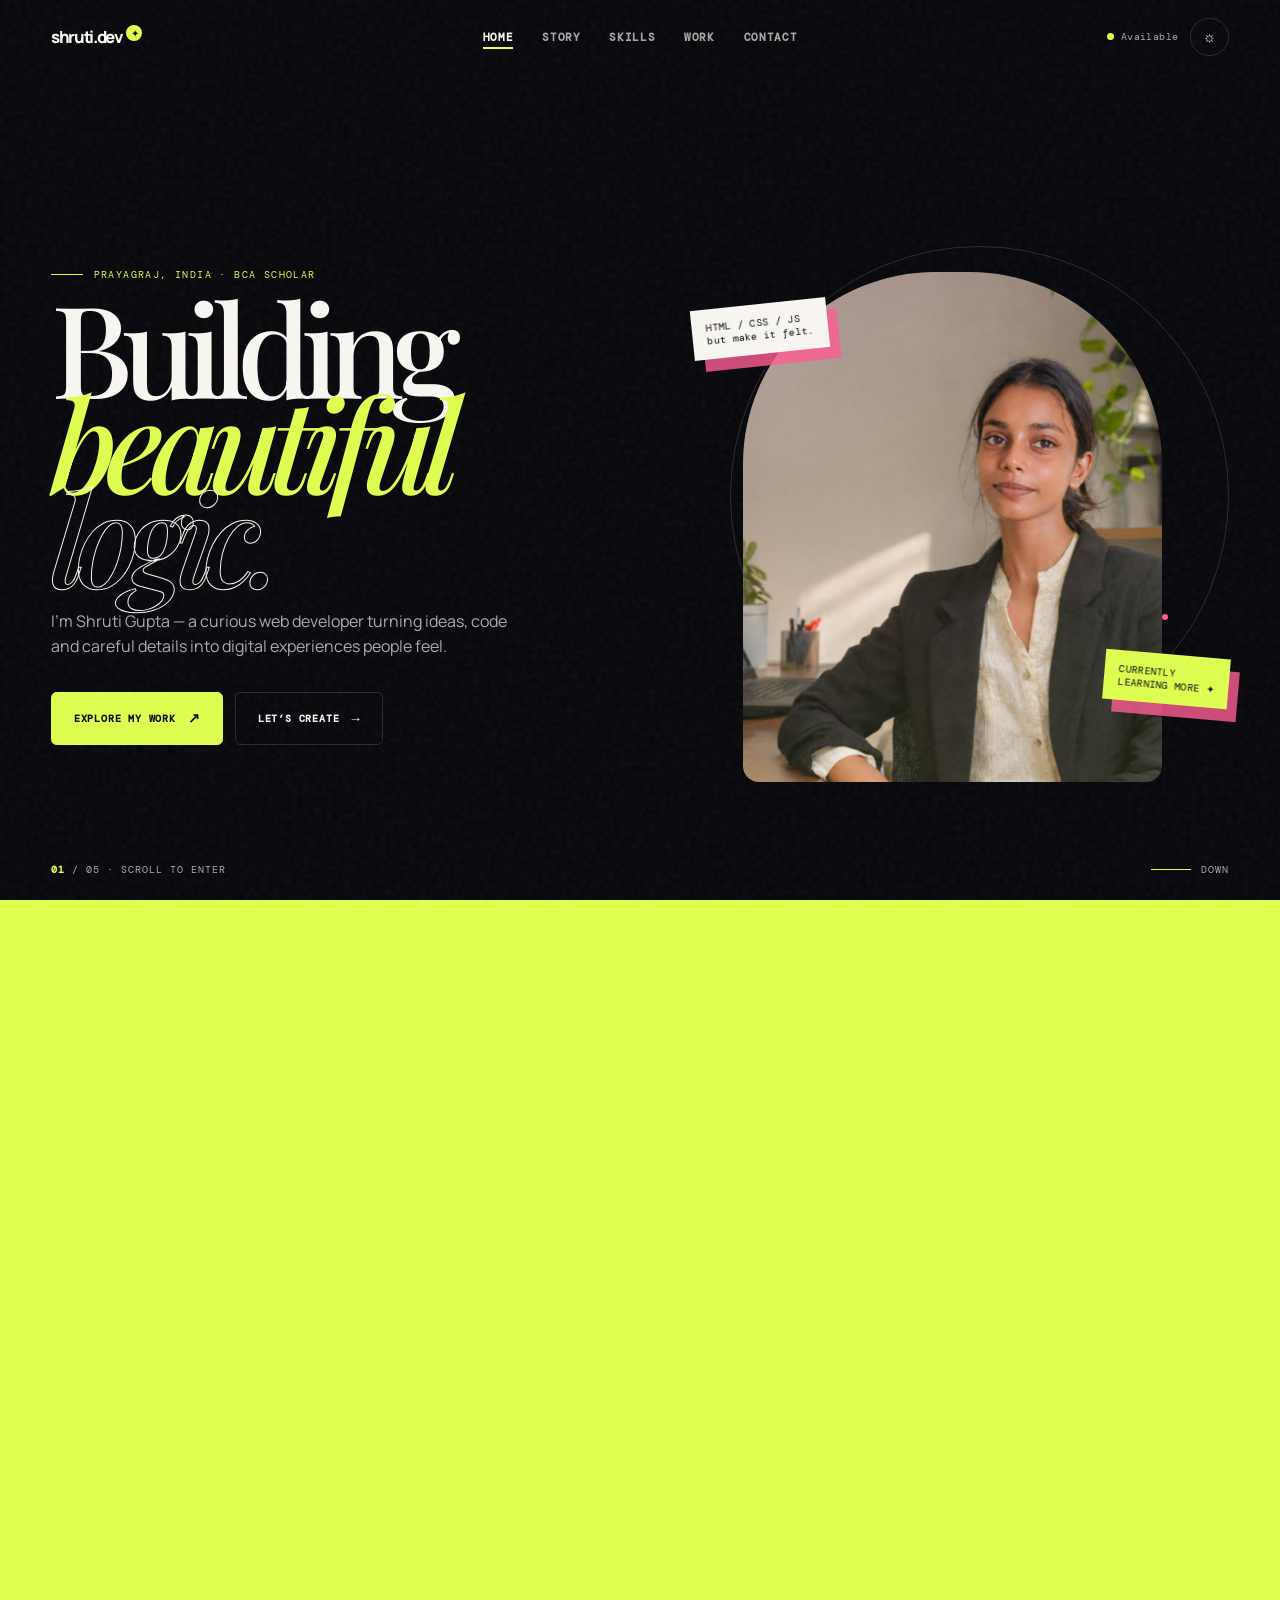
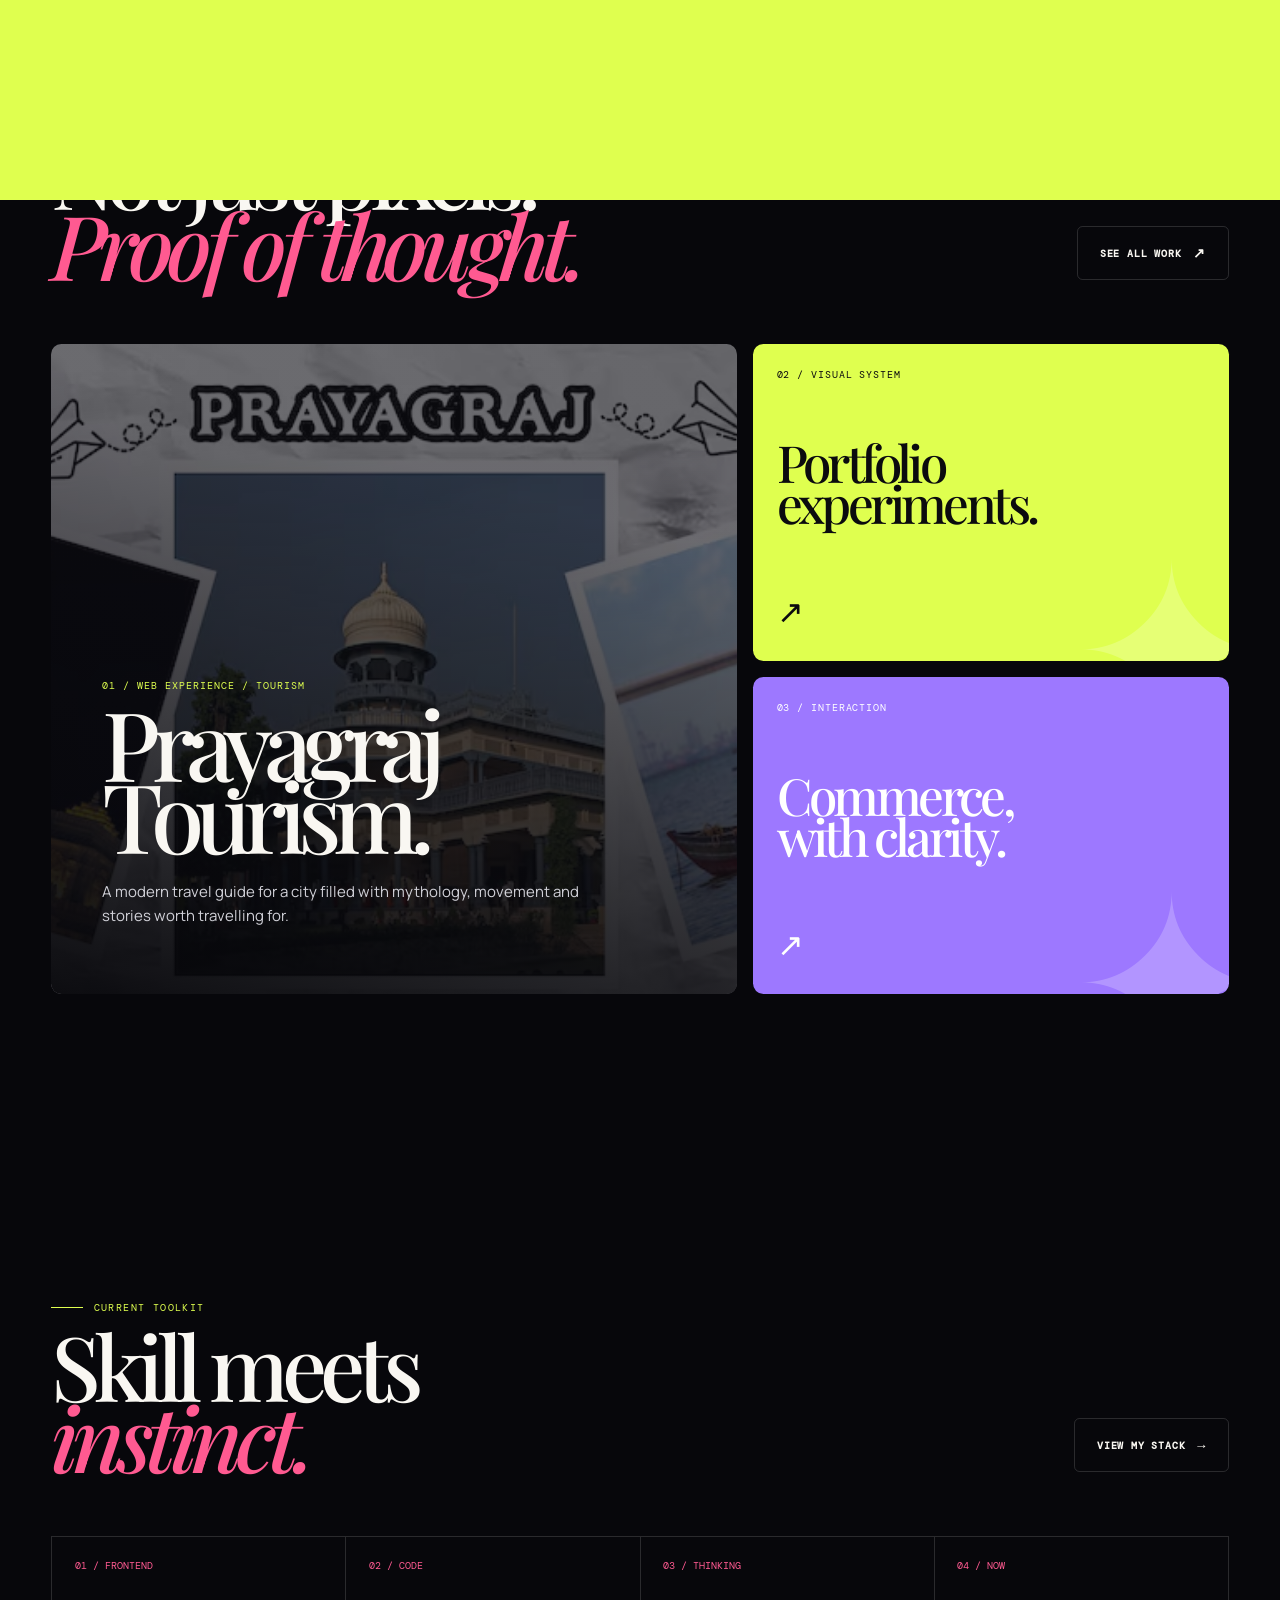
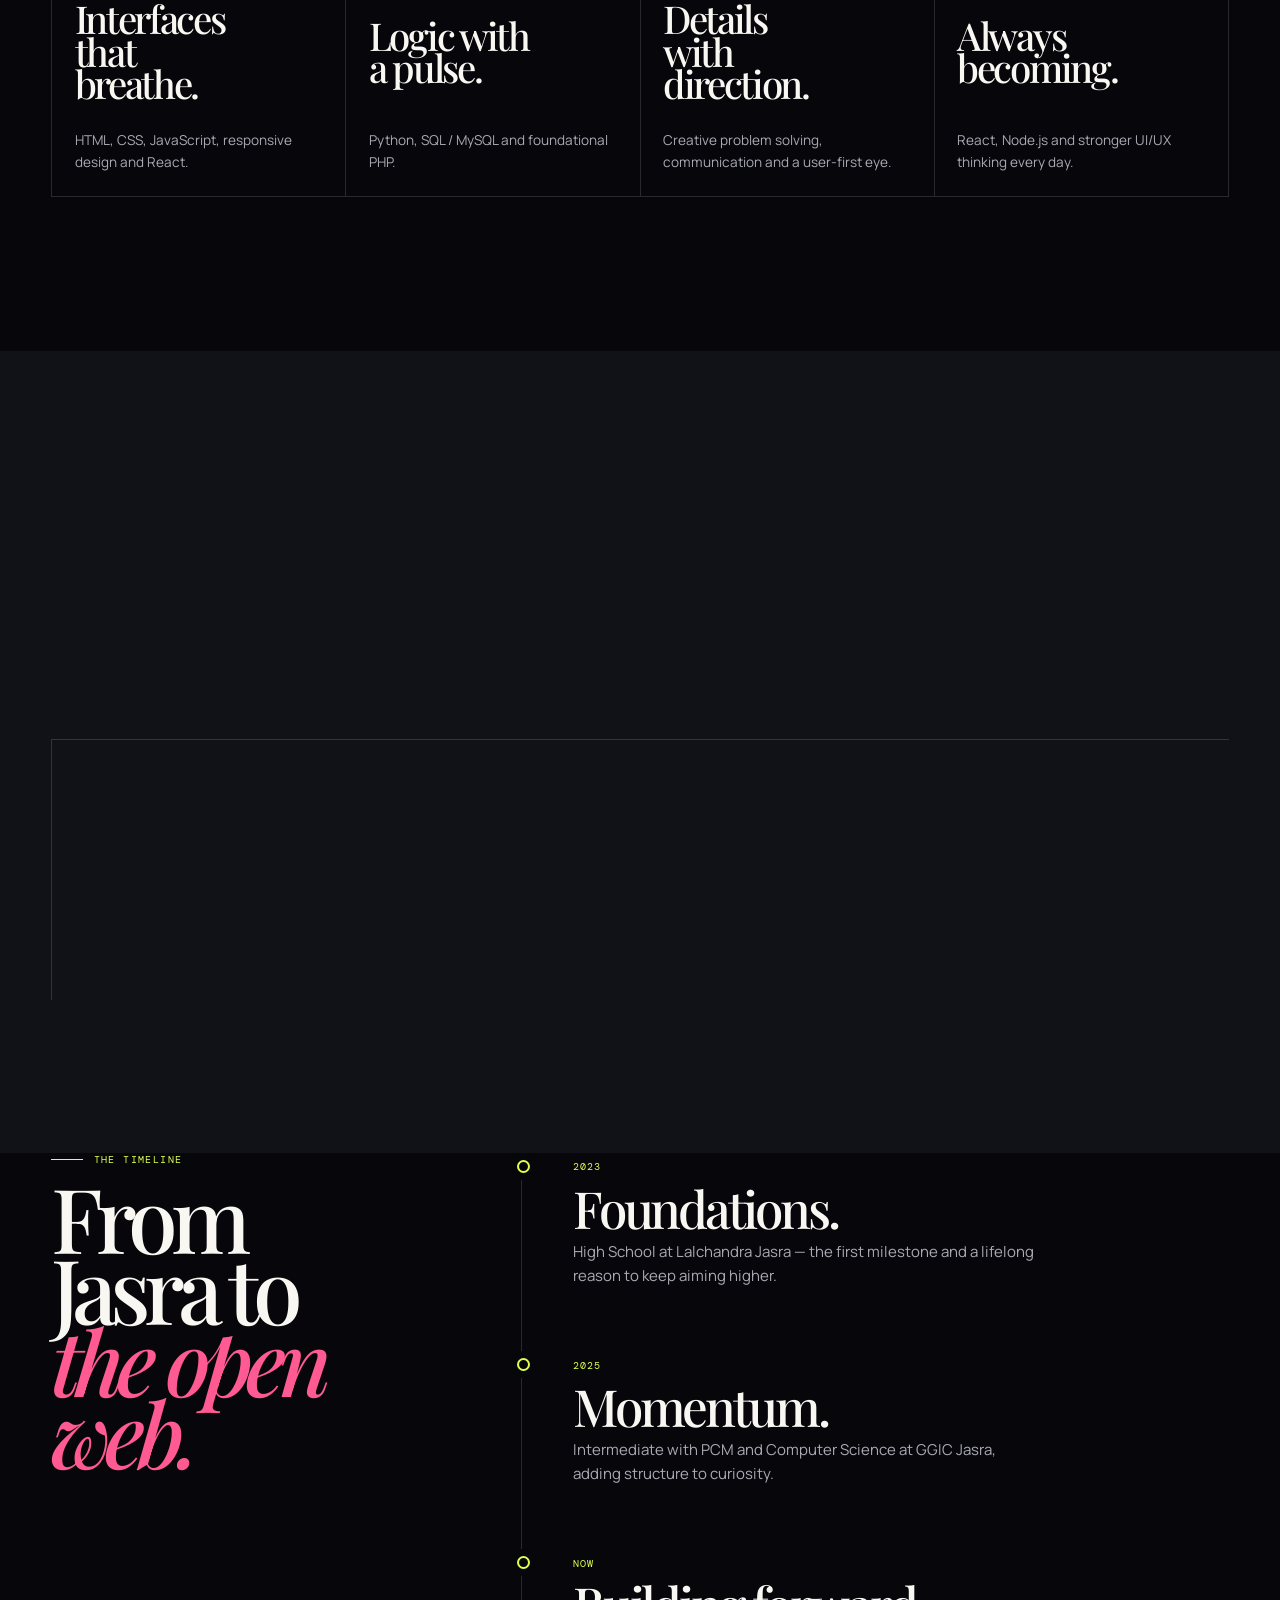
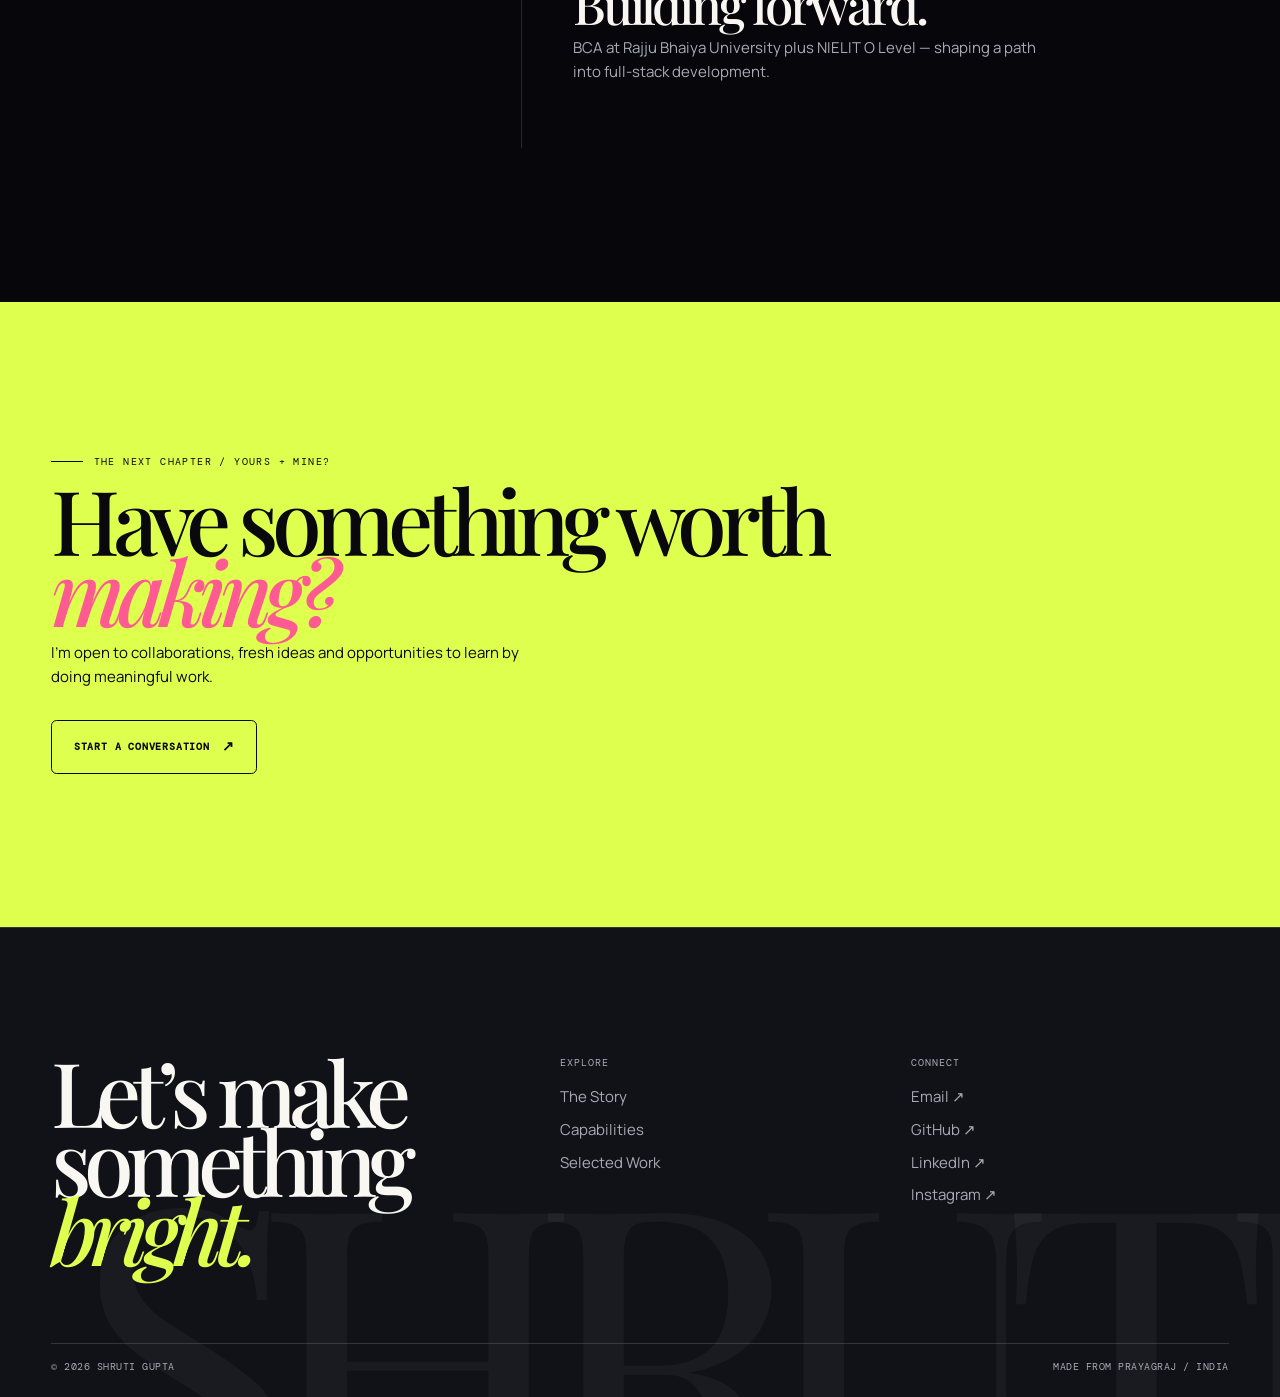
==== commit 47ae2ca4: "feat: rebuild Shruti portfolio experience" ====
--- a/index.html
+++ b/index.html
@@ -1,315 +1,11 @@
-<!DOCTYPE html>
-<html lang="en">
-<head>
-  <meta charset="UTF-8">
-  <meta name="viewport" content="width=device-width, initial-scale=1.0">
-  <title>Shruti Gupta — Web Developer & BCA Scholar</title>
-  <meta name="description" content="Portfolio of Shruti Gupta — BCA Scholar, Web Developer & Digital Creator from Prayagraj.">
-
-  <link rel="stylesheet" href="css/global.css">
-  <link rel="stylesheet" href="css/home.css">
-</head>
-<body>
-
-  <!-- Scroll Progress -->
-  <div id="scroll-progress"></div>
-
-  <!-- Custom Cursor -->
-  <div id="cursor-dot"></div>
-  <div id="cursor-ring"></div>
-
-  <!-- Page Transition Overlay -->
-  <div id="page-overlay"></div>
-
-  <!-- ======== NAV ======== -->
-  <nav class="nav">
-    <div class="nav-inner">
-      <a href="index.html" class="nav-logo">Shruti.dev</a>
-      <ul class="nav-links">
-        <li><a href="index.html">Home</a></li>
-        <li><a href="about.html">About</a></li>
-        <li><a href="skills.html">Skills</a></li>
-        <li><a href="projects.html">Projects</a></li>
-        <li><a href="contact.html">Contact</a></li>
-      </ul>
-      <button class="nav-hamburger" aria-label="Menu">&#9776;</button>
-    </div>
-  </nav>
-
-  <!-- Mobile Drawer -->
-  <div class="nav-backdrop"></div>
-  <div class="nav-drawer">
-    <button class="nav-drawer-close" aria-label="Close">&#10005;</button>
-    <ul>
-      <li><a href="index.html">Home</a></li>
-      <li><a href="about.html">About</a></li>
-      <li><a href="skills.html">Skills</a></li>
-      <li><a href="projects.html">Projects</a></li>
-      <li><a href="contact.html">Contact</a></li>
-    </ul>
-  </div>
-
-  <!-- ======== MAIN ======== -->
-  <main class="page-main">
-
-    <!-- ---- HERO ---- -->
-    <section class="hero">
-      <!-- Floating petals -->
-      <div class="petals-wrap">
-        <div class="petal"></div><div class="petal"></div>
-        <div class="petal"></div><div class="petal"></div>
-        <div class="petal"></div><div class="petal"></div>
-        <div class="petal"></div><div class="petal"></div>
-      </div>
-
-      <!-- Ambient blobs -->
-      <div class="ambient-blob hero-blob-1"></div>
-      <div class="ambient-blob hero-blob-2"></div>
-
-      <div class="container">
-        <div class="hero-inner">
-
-          <!-- Left: content -->
-          <div class="hero-content">
-            <div class="hero-eyebrow">
-              <span class="hero-eyebrow-line"></span>
-              <span class="hero-eyebrow-text">Based in Prayagraj, India</span>
-            </div>
-
-            <p class="hero-greeting">Hi there, I'm</p>
-
-            <!-- Name with ink underline -->
-            <h1 class="hero-name" id="hero-name">
-              Shruti Gupta
-              <svg viewBox="0 0 340 18" preserveAspectRatio="none" aria-hidden="true">
-                <path class="ink-svg-path"
-                  d="M4,10 C40,4 80,16 120,8 C160,0 200,14 240,8 C280,2 310,12 336,8"
-                  stroke-dasharray="400"
-                  stroke-dashoffset="400"/>
-              </svg>
-            </h1>
-
-            <!-- Typewriter -->
-            <div class="hero-roles">
-              <span id="typewriter-text"></span><span class="cursor-blink"></span>
-            </div>
-
-            <p class="hero-bio">
-              BCA Scholar at Rajju Bhaiya University · O Level Certified · Building modern,
-              expressive websites that tell stories. From the banks of Prayagraj to the web.
-            </p>
-
-            <div class="hero-cta">
-              <a href="contact.html" class="btn btn-primary">Connect ✦</a>
-              <a href="projects.html" class="btn btn-outline">View Projects →</a>
-            </div>
-          </div>
-
-          <!-- Right: Polaroid photo -->
-          <div class="hero-photo-wrap">
-            <div class="hero-photo-ring"></div>
-            <div class="hero-polaroid cursor-expand">
-              <img src="assets/shruti.jpg" alt="Shruti Gupta">
-              <span class="hero-polaroid-caption">Shruti Gupta ✦ 2025</span>
-            </div>
-          </div>
-
-        </div>
-      </div>
-
-      <!-- Scroll hint -->
-      <div class="scroll-hint">
-        <span>Scroll</span>
-        <div class="scroll-hint-arrow"></div>
-      </div>
-    </section>
-
-    <!-- ---- MARQUEE ---- -->
-    <div class="marquee-wrap">
-      <div class="marquee-track">
-        <!-- First set -->
-        <div class="marquee-item">Web Developer <span class="dot"></span></div>
-        <div class="marquee-item">BCA Scholar <span class="dot"></span></div>
-        <div class="marquee-item">Prayagraj <span class="dot"></span></div>
-        <div class="marquee-item">O Level Certified <span class="dot"></span></div>
-        <div class="marquee-item">Creative Coder <span class="dot"></span></div>
-        <div class="marquee-item">HTML · CSS · JavaScript <span class="dot"></span></div>
-        <div class="marquee-item">React.js <span class="dot"></span></div>
-        <div class="marquee-item">Digital Creator <span class="dot"></span></div>
-        <div class="marquee-item">Dream Builder <span class="dot"></span></div>
-        <div class="marquee-item">Full-Stack Learner <span class="dot"></span></div>
-        <!-- Duplicate for seamless loop -->
-        <div class="marquee-item">Web Developer <span class="dot"></span></div>
-        <div class="marquee-item">BCA Scholar <span class="dot"></span></div>
-        <div class="marquee-item">Prayagraj <span class="dot"></span></div>
-        <div class="marquee-item">O Level Certified <span class="dot"></span></div>
-        <div class="marquee-item">Creative Coder <span class="dot"></span></div>
-        <div class="marquee-item">HTML · CSS · JavaScript <span class="dot"></span></div>
-        <div class="marquee-item">React.js <span class="dot"></span></div>
-        <div class="marquee-item">Digital Creator <span class="dot"></span></div>
-        <div class="marquee-item">Dream Builder <span class="dot"></span></div>
-        <div class="marquee-item">Full-Stack Learner <span class="dot"></span></div>
-      </div>
-    </div>
-
-    <!-- ---- STATS ---- -->
-    <section class="stats-bar">
-      <div class="container">
-        <div class="stats-inner">
-          <div class="stat-item reveal">
-            <div class="stat-number">3+</div>
-            <div class="stat-label">Projects Built</div>
-          </div>
-          <div class="stat-item reveal delay-1">
-            <div class="stat-number">90%</div>
-            <div class="stat-label">HTML &amp; CSS</div>
-          </div>
-          <div class="stat-item reveal delay-2">
-            <div class="stat-number">2024</div>
-            <div class="stat-label">Journey Started</div>
-          </div>
-          <div class="stat-item reveal delay-3">
-            <div class="stat-number">O Level</div>
-            <div class="stat-label">NIELIT Certified</div>
-          </div>
-        </div>
-      </div>
-    </section>
-
-    <!-- ---- FEATURED PROJECT ---- -->
-    <section class="featured-section">
-      <div class="container">
-        <div class="featured-header">
-          <div>
-            <span class="section-eyebrow">Featured Work</span>
-            <h2 class="section-title reveal">Latest Project</h2>
-          </div>
-          <a href="projects.html" class="featured-link reveal delay-2">
-            All Projects <span>→</span>
-          </a>
-        </div>
-
-        <div class="featured-card cursor-expand reveal">
-          <img src="assets/img.jpg" alt="Prayagraj Tourism Website">
-          <div class="featured-overlay">
-            <span class="featured-no">01 · Web · Tourism</span>
-            <h3 class="featured-title">Prayagraj Tourism Website 🙏</h3>
-            <p class="featured-desc">
-              A complete travel guide showcasing the cultural heritage, sacred ghats,
-              Triveni Sangam, Kumbh Mela, local cuisine and festivals of Prayagraj city.
-            </p>
-            <div class="featured-tags">
-              <span class="tag">HTML/CSS</span>
-              <span class="tag">Responsive</span>
-              <span class="tag">Tourism</span>
-            </div>
-          </div>
-        </div>
-      </div>
-    </section>
-
-    <!-- ---- SECOND MARQUEE (reverse) ---- -->
-    <div class="marquee-wrap" style="margin-top:6rem;">
-      <div class="marquee-track" style="animation-direction: reverse; animation-duration: 22s;">
-        <div class="marquee-item">Rajju Bhaiya University <span class="dot"></span></div>
-        <div class="marquee-item">Jasra · Prayagraj <span class="dot"></span></div>
-        <div class="marquee-item">UP Board 80% <span class="dot"></span></div>
-        <div class="marquee-item">Web Alchemist <span class="dot"></span></div>
-        <div class="marquee-item">ASIT Institute <span class="dot"></span></div>
-        <div class="marquee-item">Python · SQL · PHP <span class="dot"></span></div>
-        <div class="marquee-item">Problem Solver <span class="dot"></span></div>
-        <div class="marquee-item">Leader <span class="dot"></span></div>
-        <div class="marquee-item">Quick Learner <span class="dot"></span></div>
-        <div class="marquee-item">From Jasra to the Infinite Web ✦ <span class="dot"></span></div>
-        <!-- Duplicate -->
-        <div class="marquee-item">Rajju Bhaiya University <span class="dot"></span></div>
-        <div class="marquee-item">Jasra · Prayagraj <span class="dot"></span></div>
-        <div class="marquee-item">UP Board 80% <span class="dot"></span></div>
-        <div class="marquee-item">Web Alchemist <span class="dot"></span></div>
-        <div class="marquee-item">ASIT Institute <span class="dot"></span></div>
-        <div class="marquee-item">Python · SQL · PHP <span class="dot"></span></div>
-        <div class="marquee-item">Problem Solver <span class="dot"></span></div>
-        <div class="marquee-item">Leader <span class="dot"></span></div>
-        <div class="marquee-item">Quick Learner <span class="dot"></span></div>
-        <div class="marquee-item">From Jasra to the Infinite Web ✦ <span class="dot"></span></div>
-      </div>
-    </div>
-
-  </main>
-
-  <!-- ======== FOOTER ======== -->
-  <footer class="footer">
-    <div class="footer-inner">
-      <div class="footer-brand">
-        <div class="brand-name">Shruti Gupta</div>
-        <p>BCA Scholar &amp; Web Developer — crafting digital experiences from Prayagraj with elegance and code.</p>
-      </div>
-      <div class="footer-col">
-        <h4>Navigate</h4>
-        <ul>
-          <li><a href="index.html">Home</a></li>
-          <li><a href="about.html">About</a></li>
-          <li><a href="skills.html">Skills</a></li>
-          <li><a href="projects.html">Projects</a></li>
-          <li><a href="contact.html">Contact</a></li>
-        </ul>
-      </div>
-      <div class="footer-col">
-        <h4>Connect</h4>
-        <ul>
-          <li><a href="https://github.com/shrutii58" target="_blank">GitHub ↗</a></li>
-          <li><a href="mailto:shruti2389@gmail.com">Email ↗</a></li>
-          <li><a href="tel:+919198100828">+91 91981 00828</a></li>
-        </ul>
-      </div>
-    </div>
-    <div class="footer-bottom">
-      <p>© 2025 <span>Shruti Gupta</span> — Where Visions Blossom</p>
-      <p>✦ From Jasra to the Infinite Web ✦</p>
-    </div>
-  </footer>
-
-  <!-- ======== SCRIPTS ======== -->
-  <script>
-    // Typewriter
-    (function () {
-      const roles = [
-        'BCA Scholar 💻',
-        'Web Developer ✨',
-        'Digital Creator 🎨',
-        'Tech Enthusiast 🚀',
-        'Full-Stack Learner 🌱'
-      ];
-      let ri = 0, ci = 0, deleting = false;
-      const el = document.getElementById('typewriter-text');
-      if (!el) return;
-      function tick() {
-        const curr = roles[ri];
-        if (deleting) {
-          el.textContent = curr.slice(0, ci - 1);
-          ci--;
-        } else {
-          el.textContent = curr.slice(0, ci + 1);
-          ci++;
-        }
-        if (!deleting && ci === curr.length) {
-          deleting = true;
-          setTimeout(tick, 1800);
-          return;
-        }
-        if (deleting && ci === 0) {
-          deleting = false;
-          ri = (ri + 1) % roles.length;
-          setTimeout(tick, 220);
-          return;
-        }
-        setTimeout(tick, deleting ? 42 : 78);
-      }
-      tick();
-    })();
-  </script>
-  <script src="js/reveal.js"></script>
-  <script src="js/nav.js"></script>
-  <script src="js/cursor.js"></script>
-</body>
-</html>
+<!doctype html><html lang="en"><head><meta charset="utf-8"><meta name="viewport" content="width=device-width,initial-scale=1"><meta name="description" content="Shruti Gupta — web developer, BCA scholar and creative builder."><title>Shruti Gupta — Digital Portfolio</title><link rel="stylesheet" href="css/v2.css"></head><body data-theme="dark"><div class="ambient"></div><div class="grain"></div><div class="loader"><div><h1 class="loader-name"><span>Shruti<br>Gupta</span></h1><small>BUILDING THE NEXT / 2026</small></div></div><div class="curtain"></div><div class="progress"></div>
+<header class="site-header"><nav class="nav"><a class="brand" href="index.html">shruti.dev<b>✦</b></a><ul class="nav-links"><li><a data-link href="index.html">Home</a></li><li><a data-link href="about.html">Story</a></li><li><a data-link href="skills.html">Skills</a></li><li><a data-link href="projects.html">Work</a></li><li><a data-link href="contact.html">Contact</a></li></ul><div class="nav-actions"><span class="availability"><i></i>Available</span><button class="theme-toggle" aria-label="Switch color theme">☼</button><button class="menu" aria-label="Open menu" aria-expanded="false">MENU</button></div></nav></header><nav class="mobile-nav"><a href="index.html">Home</a><a href="about.html">Story</a><a href="skills.html">Skills</a><a href="projects.html">Work</a><a href="contact.html">Contact</a><small>PRAYAGRAJ / INDIA</small></nav>
+<main><section class="hero2"><div class="hero-grid2"><div class="hero-copy"><p class="eyebrow">Prayagraj, India · BCA Scholar</p><h1 class="hero-title">Building<br><span class="accent">beautiful</span><br><span class="stroke">logic.</span></h1><p class="hero-lede">I’m Shruti Gupta — a curious web developer turning ideas, code and careful details into digital experiences people feel.</p><div class="hero-buttons"><a class="button primary" href="projects.html">Explore my work <span class="arrow">↗</span></a><a class="button" href="contact.html">Let’s create <span class="arrow">→</span></a></div></div><div class="hero-visual"><div class="orbit"></div><div class="floating-note note-a">HTML / CSS / JS<br>but make it felt.</div><figure class="hero-photo"><img src="assets/shruti-portfolio-hero.png" alt="Shruti Gupta at her workspace"></figure><div class="floating-note note-b">CURRENTLY<br>LEARNING MORE ✦</div></div></div><span class="hero-number"><b>01</b> / 05 · SCROLL TO ENTER</span><span class="scroll-mark"><i></i> DOWN</span></section>
+<section class="ticker"><div class="ticker-in">Creative developer <strong>✦</strong> Code with feeling <strong>✦</strong> Design in motion <strong>✦</strong> Future full-stack engineer <strong>✦</strong> Creative developer <strong>✦</strong> Code with feeling <strong>✦</strong> Design in motion <strong>✦</strong> Future full-stack engineer <strong>✦</strong></div></section>
+<section class="section manifesto2"><div class="manifesto-label reveal2">An open letter<br>to the web</div><p class="manifesto-copy reveal2 delay2">I don’t make pages to fill a screen. I make them to hold an <mark>idea,</mark> create a feeling <span>✦</span> and start a conversation.</p></section>
+<section class="section"><div class="wrap"><div class="section-top reveal2"><div><p class="eyebrow">Selected work / 01</p><h2 class="section-title">Not just pixels.<br><em>Proof of thought.</em></h2></div><a class="button" href="projects.html">See all work <span class="arrow">↗</span></a></div><div class="projects-feature"><a class="project-main reveal2" href="projects.html"><img src="assets/img.jpg" alt="Prayagraj Tourism website"><span class="project-kicker">01 / WEB EXPERIENCE / TOURISM</span><h3>Prayagraj<br>Tourism.</h3><p>A modern travel guide for a city filled with mythology, movement and stories worth travelling for.</p></a><div class="project-mini"><a class="mini-card reveal2 delay2" href="projects.html"><b>02 / VISUAL SYSTEM</b><h3>Portfolio<br>experiments.</h3><span class="arrow">↗</span></a><a class="mini-card reveal2" href="projects.html"><b>03 / INTERACTION</b><h3>Commerce,<br>with clarity.</h3><span class="arrow">↗</span></a></div></div></div></section>
+<section class="section" style="background:var(--surface)"><div class="wrap"><div class="section-top reveal2"><div><p class="eyebrow">More than a screen</p><h2 class="section-title">Small-town roots.<br><em>Big-screen energy.</em></h2></div><p class="section-copy">The best work comes from being endlessly curious, staying grounded and always trying the next thing.</p></div><div class="photo-wall"><figure class="photo-tile reveal2"><img src="assets/shruti-outdoor-portrait.jpg" alt="Shruti outdoors"><figcaption class="photo-tag">SUNLIGHT / IDEAS</figcaption></figure><figure class="photo-tile reveal2 delay2"><img src="assets/shruti-full-portrait.jpg" alt="Shruti portrait"><figcaption class="photo-tag">STILL LEARNING</figcaption></figure><figure class="photo-tile reveal2"><img src="assets/shruti-campus-portrait.jpg" alt="Shruti on campus"><figcaption class="photo-tag">ON MY WAY</figcaption></figure></div></div></section>
+<section class="section"><div class="wrap"><div class="section-top reveal2"><div><p class="eyebrow">Current toolkit</p><h2 class="section-title">Skill meets<br><em>instinct.</em></h2></div><a class="button" href="skills.html">View my stack <span class="arrow">→</span></a></div><div class="cap-grid"><article class="cap reveal2"><b>01 / FRONTEND</b><h3>Interfaces that breathe.</h3><p>HTML, CSS, JavaScript, responsive design and React.</p></article><article class="cap reveal2 delay2"><b>02 / CODE</b><h3>Logic with a pulse.</h3><p>Python, SQL / MySQL and foundational PHP.</p></article><article class="cap reveal2"><b>03 / THINKING</b><h3>Details with direction.</h3><p>Creative problem solving, communication and a user-first eye.</p></article><article class="cap reveal2 delay2"><b>04 / NOW</b><h3>Always becoming.</h3><p>React, Node.js and stronger UI/UX thinking every day.</p></article></div></div></section>
+<section class="section" style="padding-top:0"><div class="wrap"><div class="journey2"><div class="sticky-title reveal2"><p class="eyebrow">The timeline</p><h2 class="section-title">From Jasra to<br><em>the open web.</em></h2></div><div class="journey-list2"><article class="step reveal2"><time>2023</time><h3>Foundations.</h3><p>High School at Lalchandra Jasra — the first milestone and a lifelong reason to keep aiming higher.</p></article><article class="step reveal2"><time>2025</time><h3>Momentum.</h3><p>Intermediate with PCM and Computer Science at GGIC Jasra, adding structure to curiosity.</p></article><article class="step reveal2"><time>NOW</time><h3>Building forward.</h3><p>BCA at Rajju Bhaiya University plus NIELIT O Level — shaping a path into full-stack development.</p></article></div></div></div></section>
+<section class="section" style="background:var(--acid);color:#09090d"><div class="wrap reveal2"><p class="eyebrow" style="color:#09090d">The next chapter / yours + mine?</p><h2 class="section-title" style="max-width:1000px">Have something worth <em style="color:var(--pink)">making?</em></h2><p style="max-width:480px">I’m open to collaborations, fresh ideas and opportunities to learn by doing meaningful work.</p><a class="button" style="border-color:#09090d;color:#09090d;margin-top:1rem" href="contact.html">Start a conversation <span class="arrow">↗</span></a></div></section></main>
+<footer class="footer2"><div class="footer-grid2"><div><h2 class="footer-title2">Let’s make<br>something <em>bright.</em></h2></div><div><h3>Explore</h3><ul><li><a href="about.html">The Story</a></li><li><a href="skills.html">Capabilities</a></li><li><a href="projects.html">Selected Work</a></li></ul></div><div><h3>Connect</h3><ul><li><a href="mailto:shruti2389@gmail.com">shruti2389@gmail.com</a></li><li><a href="https://github.com/shrutii58" target="_blank" rel="noreferrer">GitHub ↗</a></li><li><a href="tel:+919198100828">+91 91981 00828</a></li></ul></div></div><div class="footer-base"><span>© 2026 SHRUTI GUPTA</span><span>MADE FROM PRAYAGRAJ / INDIA</span></div></footer><script src="js/v2.js"></script></body></html>
--- a/css/v2.css
+++ b/css/v2.css
@@ -0,0 +1,20 @@
+@import url('https://fonts.googleapis.com/css2?family=DM+Mono:wght@400;500&family=Manrope:wght@400;500;600;700;800&family=Playfair+Display:ital,wght@0,500;0,600;0,700;1,500;1,600&display=swap');
+:root{--bg:#07070b;--surface:#111118;--surface2:#191923;--text:#f9f7f2;--muted:#aaaab5;--line:rgba(255,255,255,.14);--acid:#dfff4f;--violet:#9d78ff;--pink:#ff5a91;--cyan:#64d9ff;--display:'Playfair Display',Georgia,serif;--body:'Manrope',Arial,sans-serif;--mono:'DM Mono',monospace;--ease:cubic-bezier(.16,1,.3,1);--pad:clamp(1.15rem,4vw,4.5rem)}
+[data-theme=light]{--bg:#f5f3ed;--surface:#fffdf8;--surface2:#e9e5dc;--text:#111117;--muted:#595965;--line:rgba(17,17,23,.16);--acid:#b6ed23;--violet:#7354e6;--pink:#e63d75;--cyan:#14a6d7}
+*{box-sizing:border-box}html{background:var(--bg);scroll-behavior:smooth}body{margin:0;background:var(--bg);color:var(--text);font:400 15px/1.6 var(--body);overflow-x:hidden;transition:background .55s var(--ease),color .55s var(--ease)}a{color:inherit;text-decoration:none}button,input,textarea{font:inherit}button{border:0}img{display:block;max-width:100%}::selection{background:var(--acid);color:#09090d}.ambient{position:fixed;inset:0;z-index:-2;overflow:hidden;pointer-events:none;background:radial-gradient(circle at 13% 18%,color-mix(in srgb,var(--violet) 27%,transparent),transparent 22%),radial-gradient(circle at 85% 8%,color-mix(in srgb,var(--pink) 22%,transparent),transparent 25%),var(--bg)}.ambient:before,.ambient:after{content:'';position:absolute;border-radius:50%;filter:blur(70px);opacity:.25;animation:float 16s ease-in-out infinite}.ambient:before{width:30rem;height:30rem;left:-12rem;bottom:5%;background:var(--cyan)}.ambient:after{width:24rem;height:24rem;right:-8rem;bottom:-5rem;background:var(--pink);animation-delay:-8s}@keyframes float{50%{transform:translate(15%, -10%) scale(1.1)}}
+.grain{position:fixed;inset:0;z-index:40;pointer-events:none;opacity:.055;background-image:url("data:image/svg+xml,%3Csvg viewBox='0 0 180 180' xmlns='http://www.w3.org/2000/svg'%3E%3Cfilter id='n'%3E%3CfeTurbulence type='fractalNoise' baseFrequency='.85' numOctaves='4' stitchTiles='stitch'/%3E%3C/filter%3E%3Crect width='100%25' height='100%25' filter='url(%23n)'/%3E%3C/svg%3E")}.loader{position:fixed;inset:0;z-index:1000;display:grid;place-items:center;background:#07070b;transition:opacity .8s var(--ease),visibility .8s}.loader.hide{opacity:0;visibility:hidden}.loader-name{margin:0;font:clamp(3.5rem,12vw,12rem)/.72 var(--display);letter-spacing:-.09em;overflow:hidden}.loader-name span{display:block;animation:loadUp 1.1s var(--ease) both}.loader small{display:block;margin-top:1.3rem;color:var(--acid);font:10px var(--mono);letter-spacing:.22em;text-align:center;animation:fade .7s .35s both}@keyframes loadUp{from{transform:translateY(125%)}to{transform:none}}@keyframes fade{from{opacity:0}to{opacity:1}}.curtain{position:fixed;inset:0;z-index:999;background:var(--acid);transform:translateY(100%);pointer-events:none}.curtain.go{animation:curtain .7s var(--ease) both}@keyframes curtain{42%,60%{transform:translateY(0)}100%{transform:translateY(-100%)}}.progress{position:fixed;top:0;left:0;width:100%;height:3px;background:linear-gradient(90deg,var(--acid),var(--pink),var(--violet));transform:scaleX(0);transform-origin:left;z-index:99}
+.site-header{position:fixed;inset:0 0 auto;z-index:90;padding:1.1rem var(--pad);transition:.35s var(--ease);border-bottom:1px solid transparent}.site-header.scrolled{padding-block:.7rem;background:color-mix(in srgb,var(--bg) 84%,transparent);backdrop-filter:blur(20px);border-color:var(--line)}.nav{display:grid;grid-template-columns:1fr auto 1fr;align-items:center;width:min(100%,1500px);margin:auto}.brand{font:800 1.05rem var(--body);letter-spacing:-.08em}.brand b{display:inline-grid;place-items:center;width:1rem;height:1rem;margin-left:.2rem;border-radius:50%;background:var(--acid);color:#101014;font:10px var(--mono);vertical-align:top}.nav-links{display:flex;gap:1.8rem;list-style:none;margin:0;padding:0;font:600 11px var(--mono);letter-spacing:.06em;text-transform:uppercase}.nav-links a{position:relative;opacity:.67;transition:opacity .2s}.nav-links a:after{content:'';position:absolute;bottom:-.35rem;left:0;width:100%;height:2px;background:var(--acid);transform:scaleX(0);transition:transform .35s var(--ease)}.nav-links a:hover,.nav-links a.active{opacity:1}.nav-links a:hover:after,.nav-links a.active:after{transform:scaleX(1)}.nav-actions{display:flex;justify-content:end;align-items:center;gap:.75rem}.availability{font:10px var(--mono);color:var(--muted);letter-spacing:.04em}.availability i{display:inline-block;width:.45rem;height:.45rem;margin-right:.4rem;border-radius:50%;background:var(--acid);box-shadow:0 0 0 0 var(--acid);animation:beacon 2s infinite}@keyframes beacon{50%{box-shadow:0 0 0 7px transparent}}.theme-toggle{display:grid;place-items:center;width:2.4rem;height:2.4rem;border:1px solid var(--line);border-radius:50%;background:transparent;color:var(--text);cursor:pointer;transition:.3s var(--ease)}.theme-toggle:hover{background:var(--acid);border-color:var(--acid);color:#07070b;transform:rotate(24deg)}.menu{display:none;background:transparent;color:var(--text);font:700 11px var(--mono);letter-spacing:.1em}.mobile-nav{display:none}
+.eyebrow{display:flex;align-items:center;gap:.65rem;margin:0;color:var(--acid);font:10px var(--mono);letter-spacing:.14em;text-transform:uppercase}.eyebrow:before{content:'';width:2rem;height:1px;background:currentColor}.button{position:relative;display:inline-flex;align-items:center;justify-content:center;gap:.75rem;min-height:3.35rem;padding:0 1.35rem;overflow:hidden;border:1px solid var(--line);border-radius:.35rem;color:var(--text);font:700 10px var(--mono);letter-spacing:.08em;text-transform:uppercase;transition:color .4s var(--ease),transform .4s var(--ease),border-color .4s}.button:before{content:'';position:absolute;inset:auto 0 0;height:0;background:var(--acid);transition:height .4s var(--ease);z-index:-1}.button:hover{color:#07070b;border-color:var(--acid);transform:translateY(-5px)}.button:hover:before{height:100%}.button.primary{background:var(--acid);border-color:var(--acid);color:#09090d}.button.primary:before{background:var(--pink)}.button.primary:hover{color:#fff}.arrow{font-size:1.35em;transition:transform .3s}.button:hover .arrow{transform:translate(.3rem,-.2rem)}
+.hero2{position:relative;min-height:100svh;padding:clamp(7.6rem,12vw,10rem) var(--pad) 2.5rem;display:flex;align-items:center;overflow:hidden}.hero-grid2{position:relative;display:grid;grid-template-columns:1.05fr .95fr;gap:3rem;align-items:center;width:min(100%,1500px);margin:auto}.hero-copy{position:relative;z-index:2}.hero-title{max-width:770px;margin:1.1rem 0 1.6rem;font:clamp(4.35rem,10vw,10.7rem)/.74 var(--display);letter-spacing:-.09em;font-weight:500}.hero-title .accent{display:inline-block;color:var(--acid);font-style:italic}.hero-title .stroke{color:transparent;-webkit-text-stroke:1px var(--text);font-style:italic}.hero-lede{max-width:470px;margin:0 0 2rem;color:var(--muted);font-size:clamp(.9rem,1.25vw,1.08rem)}.hero-buttons{display:flex;flex-wrap:wrap;gap:.75rem}.hero-visual{position:relative;justify-self:end;width:min(100%,590px);aspect-ratio:1/1.08}.hero-photo{position:absolute;right:5%;bottom:0;width:78%;height:88%;overflow:hidden;border-radius:12rem 12rem 1rem 1rem;background:var(--surface);clip-path:inset(100% 0 0 0);animation:photoIn 1.2s .25s var(--ease) both}.hero-photo img{height:100%;width:100%;object-fit:cover;object-position:center 10%;filter:saturate(1.06);animation:imgZoom 7s 1.1s var(--ease) both}@keyframes photoIn{to{clip-path:inset(0)}}@keyframes imgZoom{to{transform:scale(1.06)}}.hero-photo:after{content:'';position:absolute;inset:0;background:linear-gradient(160deg,rgba(157,120,255,.2),transparent 35%,rgba(223,255,79,.1));mix-blend-mode:screen}.floating-note{position:absolute;z-index:2;padding:.75rem .9rem;background:var(--text);color:var(--bg);font:10px var(--mono);letter-spacing:.03em;box-shadow:10px 12px 0 color-mix(in srgb,var(--pink) 80%,transparent);animation:noteFloat 4s ease-in-out infinite}.note-a{top:15%;left:0;transform:rotate(-6deg)}.note-b{right:0;bottom:16%;background:var(--acid);transform:rotate(5deg);animation-delay:-2s}@keyframes noteFloat{50%{translate:0 -12px}}.orbit{position:absolute;inset:5% 0 auto auto;width:93%;aspect-ratio:1;border:1px solid var(--line);border-radius:50%;animation:spin 24s linear infinite}.orbit:before,.orbit:after{content:'';position:absolute;border-radius:50%;background:var(--acid)}.orbit:before{width:10px;height:10px;left:9%;top:28%}.orbit:after{width:6px;height:6px;right:12%;bottom:25%;background:var(--pink)}@keyframes spin{to{rotate:1turn}}.hero-number{position:absolute;left:var(--pad);bottom:1.5rem;color:var(--muted);font:10px var(--mono);letter-spacing:.1em}.hero-number b{color:var(--acid)}.scroll-mark{position:absolute;right:var(--pad);bottom:1.5rem;display:flex;align-items:center;gap:.6rem;font:10px var(--mono);letter-spacing:.1em;color:var(--muted)}.scroll-mark i{display:block;width:2.5rem;height:1px;background:var(--acid);animation:shrink 1.7s infinite}@keyframes shrink{50%{scale:.25 1;transform-origin:left}100%{scale:1;transform-origin:right}}
+.ticker{overflow:hidden;white-space:nowrap;border-block:1px solid var(--line);padding:1rem 0;color:var(--text);font:clamp(1.5rem,3vw,3.3rem)/1 var(--display);letter-spacing:-.04em}.ticker-in{display:inline-flex;align-items:center;gap:1rem;animation:marquee 24s linear infinite}.ticker strong{color:var(--acid);font:13px var(--mono)}@keyframes marquee{to{transform:translateX(-50%)}}.section{position:relative;padding:clamp(5.5rem,12vw,10rem) var(--pad)}.wrap{width:min(100%,1320px);margin:auto}.section-top{display:flex;justify-content:space-between;align-items:end;gap:2rem;margin-bottom:clamp(2.2rem,5vw,4.5rem)}.section-title{max-width:870px;margin:.9rem 0 0;font:clamp(3.2rem,7vw,7.8rem)/.8 var(--display);letter-spacing:-.08em;font-weight:500}.section-title em{color:var(--pink);font-style:italic}.section-copy{max-width:370px;margin:0;color:var(--muted)}
+.manifesto2{display:grid;grid-template-columns:.3fr 1fr;gap:3rem;background:var(--surface);overflow:hidden}.manifesto-label{font:10px var(--mono);letter-spacing:.1em;color:var(--acid);text-transform:uppercase}.manifesto-copy{max-width:1030px;margin:0;font:clamp(2.6rem,5.3vw,6.3rem)/.88 var(--display);letter-spacing:-.065em}.manifesto-copy mark{padding:0 .1em;background:transparent;color:var(--acid);font-style:italic}.manifesto-copy span{display:inline-block;color:var(--pink);font:1.1em var(--mono);vertical-align:top}.projects-feature{display:grid;grid-template-columns:1.18fr .82fr;gap:1rem}.project-main{position:relative;min-height:650px;padding:clamp(1.4rem,4vw,3.6rem);overflow:hidden;background:var(--surface);display:flex;flex-direction:column;justify-content:end;border-radius:.65rem}.project-main img{position:absolute;inset:0;width:100%;height:100%;object-fit:cover;opacity:.4;transition:transform 1.2s var(--ease),opacity .7s}.project-main:hover img{scale:1.08;opacity:.62}.project-main:after{content:'';position:absolute;inset:0;background:linear-gradient(15deg,rgba(7,7,11,.95),rgba(7,7,11,.05) 75%)}.project-main>*:not(img){position:relative;z-index:1}.project-kicker{color:var(--acid);font:10px var(--mono);letter-spacing:.1em}.project-main h3{max-width:650px;margin:.9rem 0;font:clamp(4rem,7.5vw,8rem)/.75 var(--display);letter-spacing:-.09em;font-weight:500}.project-main p{max-width:500px;color:#d1d1d8}.project-mini{display:grid;gap:1rem}.mini-card{position:relative;min-height:calc(50% - .5rem);padding:1.5rem;display:flex;flex-direction:column;justify-content:space-between;overflow:hidden;border-radius:.65rem;background:var(--acid);color:#0b0b0e}.mini-card:nth-child(2){background:var(--violet);color:#fff}.mini-card:before{content:'✦';position:absolute;right:-.18em;bottom:-.4em;color:rgba(255,255,255,.22);font:15rem var(--display);line-height:1}.mini-card b{font:10px var(--mono);letter-spacing:.09em}.mini-card h3{position:relative;max-width:290px;margin:0;font:clamp(2.4rem,4vw,4.4rem)/.8 var(--display);letter-spacing:-.07em;font-weight:500}.mini-card .arrow{position:relative;font-size:2rem}.photo-wall{display:grid;grid-template-columns:1.1fr .75fr 1fr;gap:1rem;align-items:center}.photo-tile{position:relative;overflow:hidden;background:var(--surface);border-radius:.55rem}.photo-tile img{width:100%;height:100%;object-fit:cover;transition:transform .8s var(--ease),filter .5s}.photo-tile:hover img{transform:scale(1.08);filter:saturate(1.2)}.photo-tile:nth-child(1){height:590px}.photo-tile:nth-child(2){height:400px}.photo-tile:nth-child(3){height:500px}.photo-tag{position:absolute;bottom:.8rem;left:.8rem;margin:0;padding:.45rem .65rem;background:var(--text);color:var(--bg);font:9px var(--mono);letter-spacing:.08em}.cap-grid{display:grid;grid-template-columns:repeat(4,1fr);border-top:1px solid var(--line);border-left:1px solid var(--line)}.cap{min-height:260px;padding:1.4rem;display:flex;flex-direction:column;justify-content:space-between;border-right:1px solid var(--line);border-bottom:1px solid var(--line);transition:background .4s,color .4s,transform .4s var(--ease)}.cap:hover{background:var(--acid);color:#07070b;transform:translateY(-10px)}.cap b{font:10px var(--mono);color:var(--pink)}.cap:hover b{color:#07070b}.cap h3{max-width:170px;margin:0;font:clamp(1.8rem,3vw,3rem)/.85 var(--display);letter-spacing:-.06em;font-weight:500}.cap p{margin:0;color:var(--muted);font-size:.85rem}.cap:hover p{color:#27272b}.journey2{display:grid;grid-template-columns:.5fr 1fr;gap:clamp(2rem,9vw,10rem)}.sticky-title{position:sticky;top:7rem;height:max-content}.journey-list2{border-left:1px solid var(--line);padding-left:clamp(1.4rem,4vw,4rem)}.step{position:relative;padding-bottom:4rem}.step:before{content:'';position:absolute;left:calc(-1 * clamp(1.4rem,4vw,4rem) - 5px);top:.4rem;width:9px;height:9px;border:2px solid var(--acid);border-radius:50%;background:var(--bg);box-shadow:0 0 0 7px var(--bg)}.step time{color:var(--acid);font:10px var(--mono);letter-spacing:.1em}.step h3{margin:.6rem 0;font:clamp(2.1rem,4vw,4rem)/.84 var(--display);letter-spacing:-.06em;font-weight:500}.step p{max-width:470px;margin:0;color:var(--muted)}
+.page-hero2{position:relative;min-height:70svh;padding:clamp(9rem,14vw,13rem) var(--pad) 4rem;display:flex;align-items:end;overflow:hidden}.page-hero2:after{content:attr(data-num);position:absolute;right:-.05em;bottom:-.38em;color:color-mix(in srgb,var(--text) 5%,transparent);font:clamp(17rem,35vw,42rem)/1 var(--display);letter-spacing:-.12em}.page-hero2 .wrap{position:relative;z-index:1}.page-hero2 p:last-child{max-width:530px;margin:1.4rem 0 0;color:var(--muted);font-size:1.05rem}.page-hero2.violet{background:linear-gradient(130deg,#201c43,#09090d 72%)}.page-hero2.light{background:linear-gradient(130deg,#fcfbf5,#ebe5ff);color:#121218}.page-hero2.light p:last-child{color:#5a5965}.page-hero2.light:after{color:rgba(20,20,27,.06)}.skills-cloud{position:relative;display:grid;grid-template-columns:repeat(12,1fr);grid-auto-rows:74px;min-height:560px;border-block:1px solid var(--line)}.skill{width:max-content;align-self:center;justify-self:center;padding:.75rem .9rem;border:1px solid var(--line);border-radius:99px;background:var(--surface);font:11px var(--mono);transition:transform .35s var(--ease),background .35s,color .35s}.skill:hover{background:var(--acid);color:#08080b;border-color:var(--acid);transform:rotate(-5deg) scale(1.15)}.skill:nth-child(1){grid-column:1/4;grid-row:2}.skill:nth-child(2){grid-column:5/8;grid-row:1}.skill:nth-child(3){grid-column:9/12;grid-row:2}.skill:nth-child(4){grid-column:3/6;grid-row:4}.skill:nth-child(5){grid-column:7/10;grid-row:3}.skill:nth-child(6){grid-column:10/13;grid-row:5}.skill:nth-child(7){grid-column:1/3;grid-row:6}.skill:nth-child(8){grid-column:5/8;grid-row:7}.skill:nth-child(9){grid-column:9/12;grid-row:7}.skill:nth-child(10){grid-column:3/5;grid-row:8}.skills-lanes{display:grid;grid-template-columns:repeat(3,1fr);gap:1rem}.lane{padding:1.7rem;border-radius:.6rem;background:var(--surface);border:1px solid var(--line)}.lane h3{margin:0 0 1.4rem;font:2.5rem var(--display);letter-spacing:-.06em;font-weight:500}.lane ul{list-style:none;margin:0;padding:0}.lane li{padding:.75rem 0;border-top:1px solid var(--line);font:11px var(--mono)}.case-grid{display:grid;grid-template-columns:repeat(12,1fr);gap:1rem}.case{position:relative;min-height:500px;padding:1.5rem;overflow:hidden;border-radius:.7rem;background:var(--surface);display:flex;flex-direction:column;justify-content:end}.case.wide{grid-column:span 7}.case.narrow{grid-column:span 5}.case:before{content:'';position:absolute;inset:0;background:linear-gradient(180deg,transparent 20%,rgba(8,8,12,.95));z-index:1}.case img{position:absolute;inset:0;width:100%;height:100%;object-fit:cover;opacity:.55;transition:transform 1s var(--ease)}.case:hover img{transform:scale(1.08)}.case>*:not(img){position:relative;z-index:2}.case h2{margin:1.2rem 0 .7rem;font:clamp(2.8rem,5vw,5.8rem)/.8 var(--display);letter-spacing:-.08em;font-weight:500}.case p{max-width:430px;margin:0;color:#d0d0d6}.case-meta{display:flex;justify-content:space-between;gap:1rem;margin-top:1.3rem;color:var(--acid);font:10px var(--mono)}.case.acid{background:var(--acid);color:#0b0b0e}.case.acid:before{background:linear-gradient(180deg,transparent,rgba(223,255,79,.2))}.case.acid p,.case.acid .case-meta{color:#292b1c}.contact-grid2{display:grid;grid-template-columns:.75fr 1.25fr;gap:clamp(2rem,8vw,9rem)}.contact-list{margin-top:2rem;border-top:1px solid var(--line)}.contact-list a,.contact-list p{display:flex;justify-content:space-between;gap:1rem;margin:0;padding:1rem 0;border-bottom:1px solid var(--line)}.contact-list span{color:var(--acid);font:10px var(--mono);letter-spacing:.08em}.form2{padding:clamp(1.4rem,4vw,3rem);border-radius:.7rem;background:var(--surface);border:1px solid var(--line)}.form2 h2{margin:0 0 2rem;font:clamp(3rem,5vw,5rem)/.8 var(--display);letter-spacing:-.07em;font-weight:500}.form-row2{display:grid;grid-template-columns:1fr 1fr;gap:1rem}.field{display:flex;flex-direction:column;margin-bottom:1.3rem}.field label{margin-bottom:.45rem;color:var(--muted);font:10px var(--mono);letter-spacing:.1em;text-transform:uppercase}.field input,.field textarea{padding:.7rem 0;border:0;border-bottom:1px solid var(--line);outline:0;background:transparent;color:var(--text)}.field input:focus,.field textarea:focus{border-color:var(--acid)}.field textarea{min-height:110px;resize:vertical}.send{display:flex;justify-content:space-between;width:100%;padding:1rem 0;background:none;border-top:1px solid var(--line);color:var(--text);cursor:pointer;font:700 11px var(--mono);letter-spacing:.09em;text-transform:uppercase}.send b{font-size:1.5rem;transition:transform .3s}.send:hover b{transform:translateX(.5rem)}.form-msg{min-height:23px;color:var(--acid)}
+.footer2{position:relative;overflow:hidden;padding:clamp(5rem,10vw,9rem) var(--pad) 1.5rem;background:var(--surface);border-top:1px solid var(--line)}.footer2:before{content:'SHRUTI';position:absolute;right:-.08em;bottom:-.37em;color:color-mix(in srgb,var(--text) 4%,transparent);font:clamp(13rem,34vw,40rem)/1 var(--display);letter-spacing:-.12em}.footer-grid2{position:relative;display:grid;grid-template-columns:1.5fr 1fr 1fr;gap:2rem;width:min(100%,1320px);margin:auto}.footer-title2{max-width:630px;margin:0;font:clamp(3.5rem,7vw,8rem)/.77 var(--display);letter-spacing:-.09em;font-weight:500}.footer-title2 em{color:var(--acid);font-style:italic}.footer2 h3{margin:0 0 1rem;color:var(--muted);font:10px var(--mono);letter-spacing:.1em;text-transform:uppercase}.footer2 ul{list-style:none;margin:0;padding:0}.footer2 li{margin:.55rem 0;color:var(--muted)}.footer2 li a:hover{color:var(--acid)}.footer-base{position:relative;display:flex;justify-content:space-between;gap:1rem;width:min(100%,1320px);margin:5rem auto 0;padding-top:1rem;border-top:1px solid var(--line);font:10px var(--mono);letter-spacing:.05em;color:var(--muted)}
+.reveal2{opacity:0;transform:translateY(44px);transition:opacity .8s var(--ease),transform .8s var(--ease)}.reveal2.show{opacity:1;transform:none}.delay2{transition-delay:.15s}
+@media(max-width:800px){.site-header{padding:1rem var(--pad)}.nav{grid-template-columns:1fr auto}.nav-links,.availability{display:none}.menu{display:block}.mobile-nav{position:fixed;inset:0;z-index:88;display:flex;flex-direction:column;justify-content:flex-end;padding:7rem var(--pad) calc(2rem + env(safe-area-inset-bottom));background:var(--acid);color:#09090d;clip-path:inset(0 0 100%);pointer-events:none;transition:clip-path .65s var(--ease)}.mobile-nav.open{clip-path:inset(0);pointer-events:auto}.mobile-nav a{margin:.1rem 0;opacity:0;transform:translateY(40px);font:clamp(3.8rem,13vw,6rem)/.82 var(--display);letter-spacing:-.08em;transition:opacity .4s,transform .55s var(--ease)}.mobile-nav.open a{opacity:1;transform:none}.mobile-nav.open a:nth-child(2){transition-delay:.06s}.mobile-nav.open a:nth-child(3){transition-delay:.12s}.mobile-nav.open a:nth-child(4){transition-delay:.18s}.mobile-nav.open a:nth-child(5){transition-delay:.24s}.mobile-nav small{margin-top:2rem;font:10px var(--mono);letter-spacing:.1em}.hero2{padding-top:7rem;padding-bottom:5rem;align-items:start}.hero-grid2{display:flex;flex-direction:column;gap:1.5rem;align-items:stretch}.hero-copy{order:1}.hero-title{font-size:clamp(4.2rem,16vw,7rem);margin-block:.9rem 1.25rem}.hero-lede{margin-bottom:1.5rem;font-size:.9rem}.hero-buttons{display:grid;grid-template-columns:1fr 1fr}.button{padding-inline:.5rem;font-size:9px}.hero-visual{order:2;width:86vw;max-width:430px;align-self:flex-end;height:60vw;min-height:290px}.hero-photo{width:73%;height:100%;right:7%;border-radius:7rem 7rem .7rem .7rem}.orbit{width:98%;top:4%}.floating-note{font-size:8px}.note-a{left:-3%;top:7%}.note-b{right:-2%;bottom:11%}.hero-number{bottom:1.2rem;font-size:8px}.scroll-mark{display:none}.ticker{padding:.8rem 0}.section{padding-block:5.5rem}.section-top{display:block}.section-copy{margin-top:1rem}.manifesto2{grid-template-columns:1fr;gap:1.2rem}.manifesto-copy{font-size:clamp(2.65rem,11vw,4.6rem)}.projects-feature{grid-template-columns:1fr}.project-main{min-height:560px}.project-main h3{font-size:clamp(4rem,15vw,6rem)}.project-mini{grid-template-columns:1fr 1fr}.mini-card{min-height:260px}.photo-wall{gap:.65rem}.photo-tile:nth-child(1){height:410px}.photo-tile:nth-child(2){height:300px}.photo-tile:nth-child(3){height:350px}.cap-grid{grid-template-columns:1fr 1fr}.cap{min-height:205px}.journey2,.contact-grid2{grid-template-columns:1fr;gap:2.5rem}.sticky-title{position:static}.page-hero2{min-height:68svh;padding-top:8rem;padding-bottom:3rem}.page-hero2:after{font-size:16rem}.skills-cloud{grid-template-columns:repeat(6,1fr);grid-auto-rows:58px;min-height:500px}.skill:nth-child(n){grid-column:auto;grid-row:auto}.skill:nth-child(1){grid-column:1/4;grid-row:1}.skill:nth-child(2){grid-column:4/7;grid-row:2}.skill:nth-child(3){grid-column:1/4;grid-row:3}.skill:nth-child(4){grid-column:4/7;grid-row:4}.skill:nth-child(5){grid-column:1/4;grid-row:5}.skill:nth-child(6){grid-column:4/7;grid-row:6}.skill:nth-child(7){grid-column:1/4;grid-row:7}.skill:nth-child(8){grid-column:4/7;grid-row:8}.skill:nth-child(9){grid-column:1/4;grid-row:9}.skill:nth-child(10){grid-column:4/7;grid-row:9}.skills-lanes{grid-template-columns:1fr}.case-grid{display:block}.case{margin-bottom:1rem;min-height:470px}.case.wide{min-height:550px}.form-row2{grid-template-columns:1fr}.footer-grid2{grid-template-columns:1fr 1fr}.footer-grid2>div:first-child{grid-column:1/-1}.footer-base{margin-top:3rem;font-size:8px}.reveal2{transform:translateY(24px);transition-duration:.65s}}
+@media(max-width:430px){.hero-buttons{grid-template-columns:1fr}.hero-visual{width:95vw}.project-mini{grid-template-columns:1fr}.cap-grid,.footer-grid2{grid-template-columns:1fr}.footer-grid2>div:first-child{grid-column:auto}.footer-base{display:block;line-height:1.9}.photo-wall{grid-template-columns:1fr 1fr}.photo-tile:nth-child(1){grid-column:1/-1;height:390px}.photo-tile:nth-child(2),.photo-tile:nth-child(3){height:235px}}
+@media(prefers-reduced-motion:reduce){*,*:before,*:after{animation-duration:.01ms!important;animation-iteration-count:1!important;transition-duration:.01ms!important;scroll-behavior:auto!important}.loader{display:none}.reveal2{opacity:1;transform:none}}
+.photo-wall.solo{grid-template-columns:minmax(0,780px);justify-content:center}.photo-wall.solo .photo-tile{height:700px!important}.photo-wall.solo .photo-tile img{object-position:center top}
+@media(max-width:800px){.photo-wall.solo{grid-template-columns:1fr}.photo-wall.solo .photo-tile{height:500px!important}}
+.technical-story{display:grid;grid-template-columns:1.05fr .95fr;gap:clamp(2rem,8vw,8rem);align-items:start}.technical-prose{color:var(--muted);font-size:1rem}.technical-prose p:first-of-type{margin-top:0}.technical-prose strong{color:var(--text);font-weight:700}.detail-stack{border-top:1px solid var(--line)}.detail-stack article{display:grid;grid-template-columns:6.6rem 1fr;gap:1.25rem;padding:1.15rem 0;border-bottom:1px solid var(--line)}.detail-stack b{color:var(--acid);font:10px var(--mono);letter-spacing:.1em}.detail-stack h3{margin:0 0 .3rem;font:1.65rem var(--display);letter-spacing:-.045em;font-weight:500}.detail-stack p{margin:0;color:var(--muted);font-size:.88rem}@media(max-width:800px){.technical-story{grid-template-columns:1fr}.detail-stack article{grid-template-columns:1fr;gap:.35rem}}
+.form2{box-shadow:0 20px 60px color-mix(in srgb,var(--bg) 34%,transparent)}.form2 .form-kicker{display:flex;align-items:center;justify-content:space-between;margin:-.25rem 0 1.2rem;color:var(--muted);font:10px var(--mono);letter-spacing:.08em}.form2 .form-kicker b{color:var(--acid);font-weight:500}.field{position:relative}.field input,.field textarea{width:100%;font-size:1rem;transition:border-color .25s,box-shadow .25s}.field input::placeholder,.field textarea::placeholder{color:color-mix(in srgb,var(--muted) 70%,transparent)}.field:focus-within label{color:var(--acid)}.field:focus-within:after{content:'';position:absolute;bottom:0;left:0;width:100%;height:2px;background:var(--acid);transform-origin:left;animation:fieldLine .3s var(--ease) both}@keyframes fieldLine{from{transform:scaleX(0)}to{transform:scaleX(1)}}.message-meta{display:flex;justify-content:space-between;gap:1rem;margin-top:.5rem;color:var(--muted);font:9px var(--mono);letter-spacing:.05em}.send{margin-top:.5rem;min-height:3.5rem;align-items:center;transition:padding .3s var(--ease),color .3s}.send:hover{padding-left:.5rem;color:var(--acid)}.form-msg{margin:.8rem 0 0}.form-note{margin:.25rem 0 0;color:var(--muted);font-size:.74rem}
